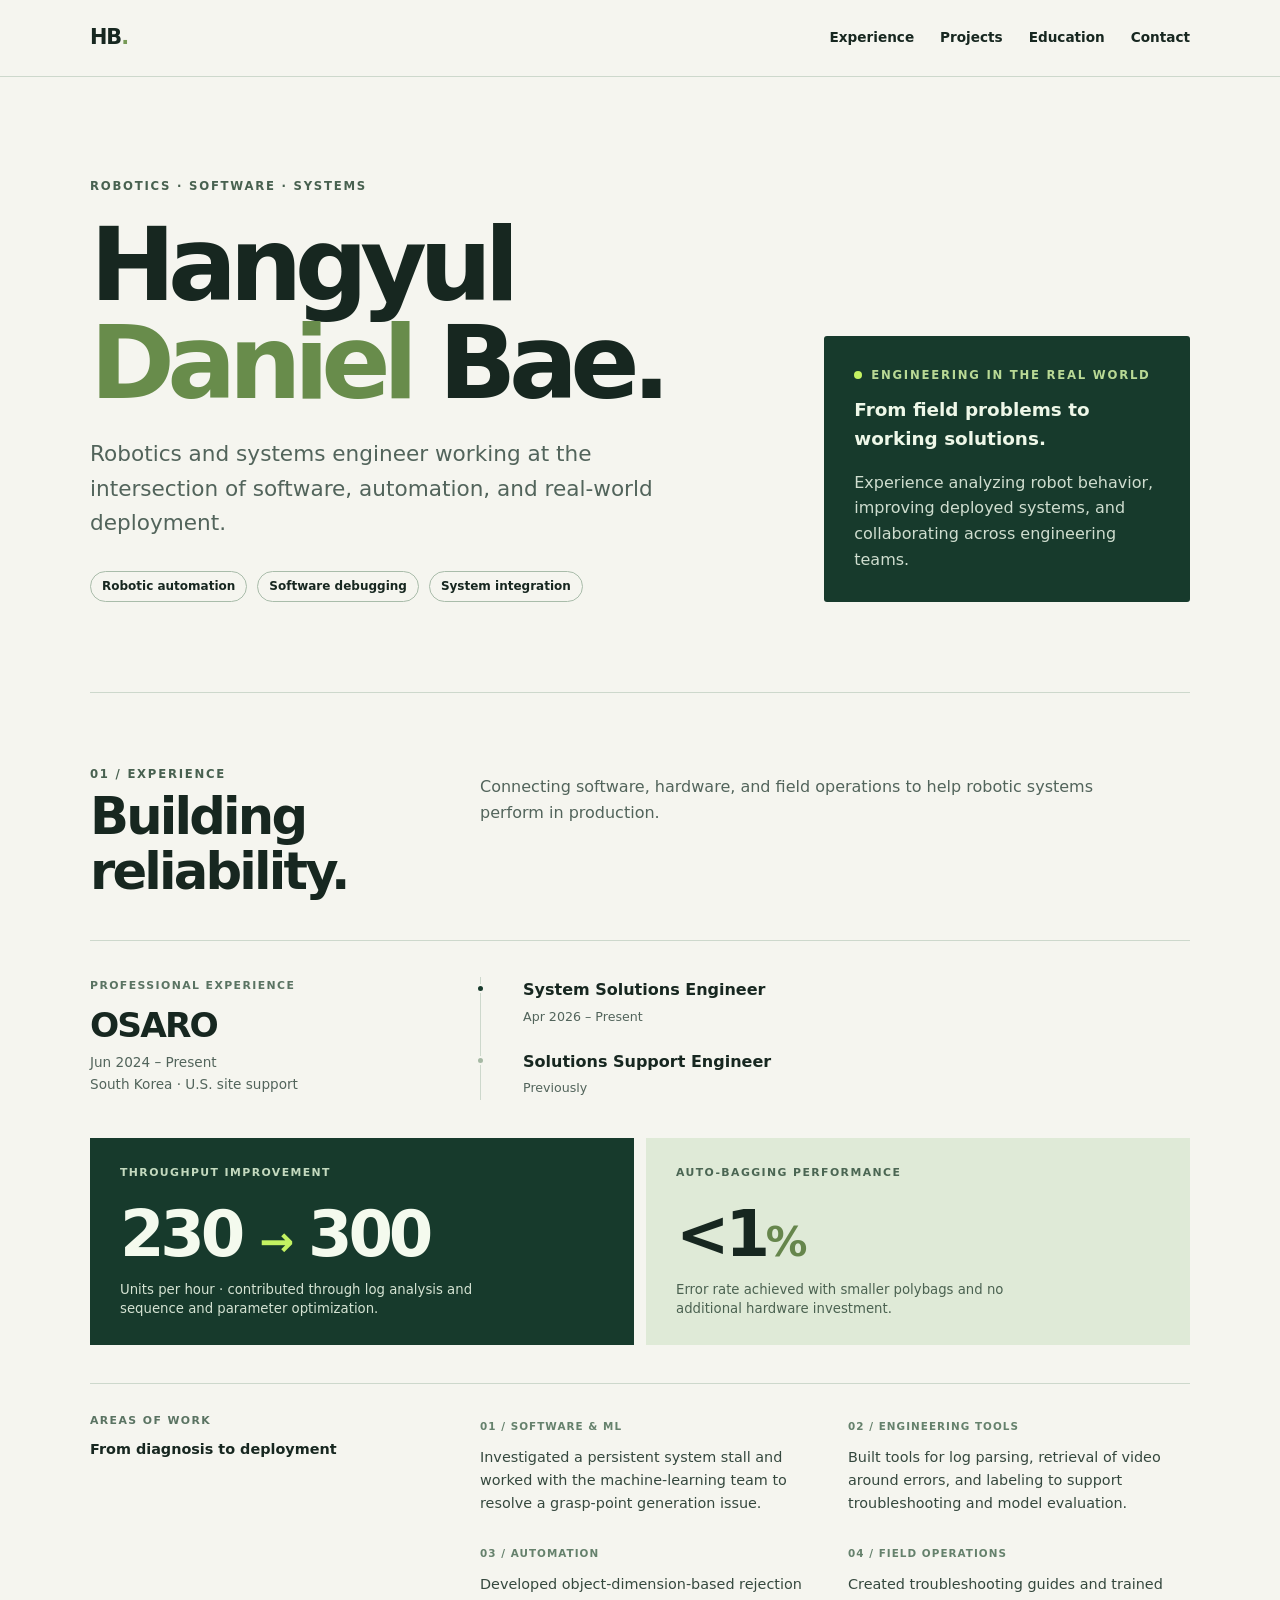
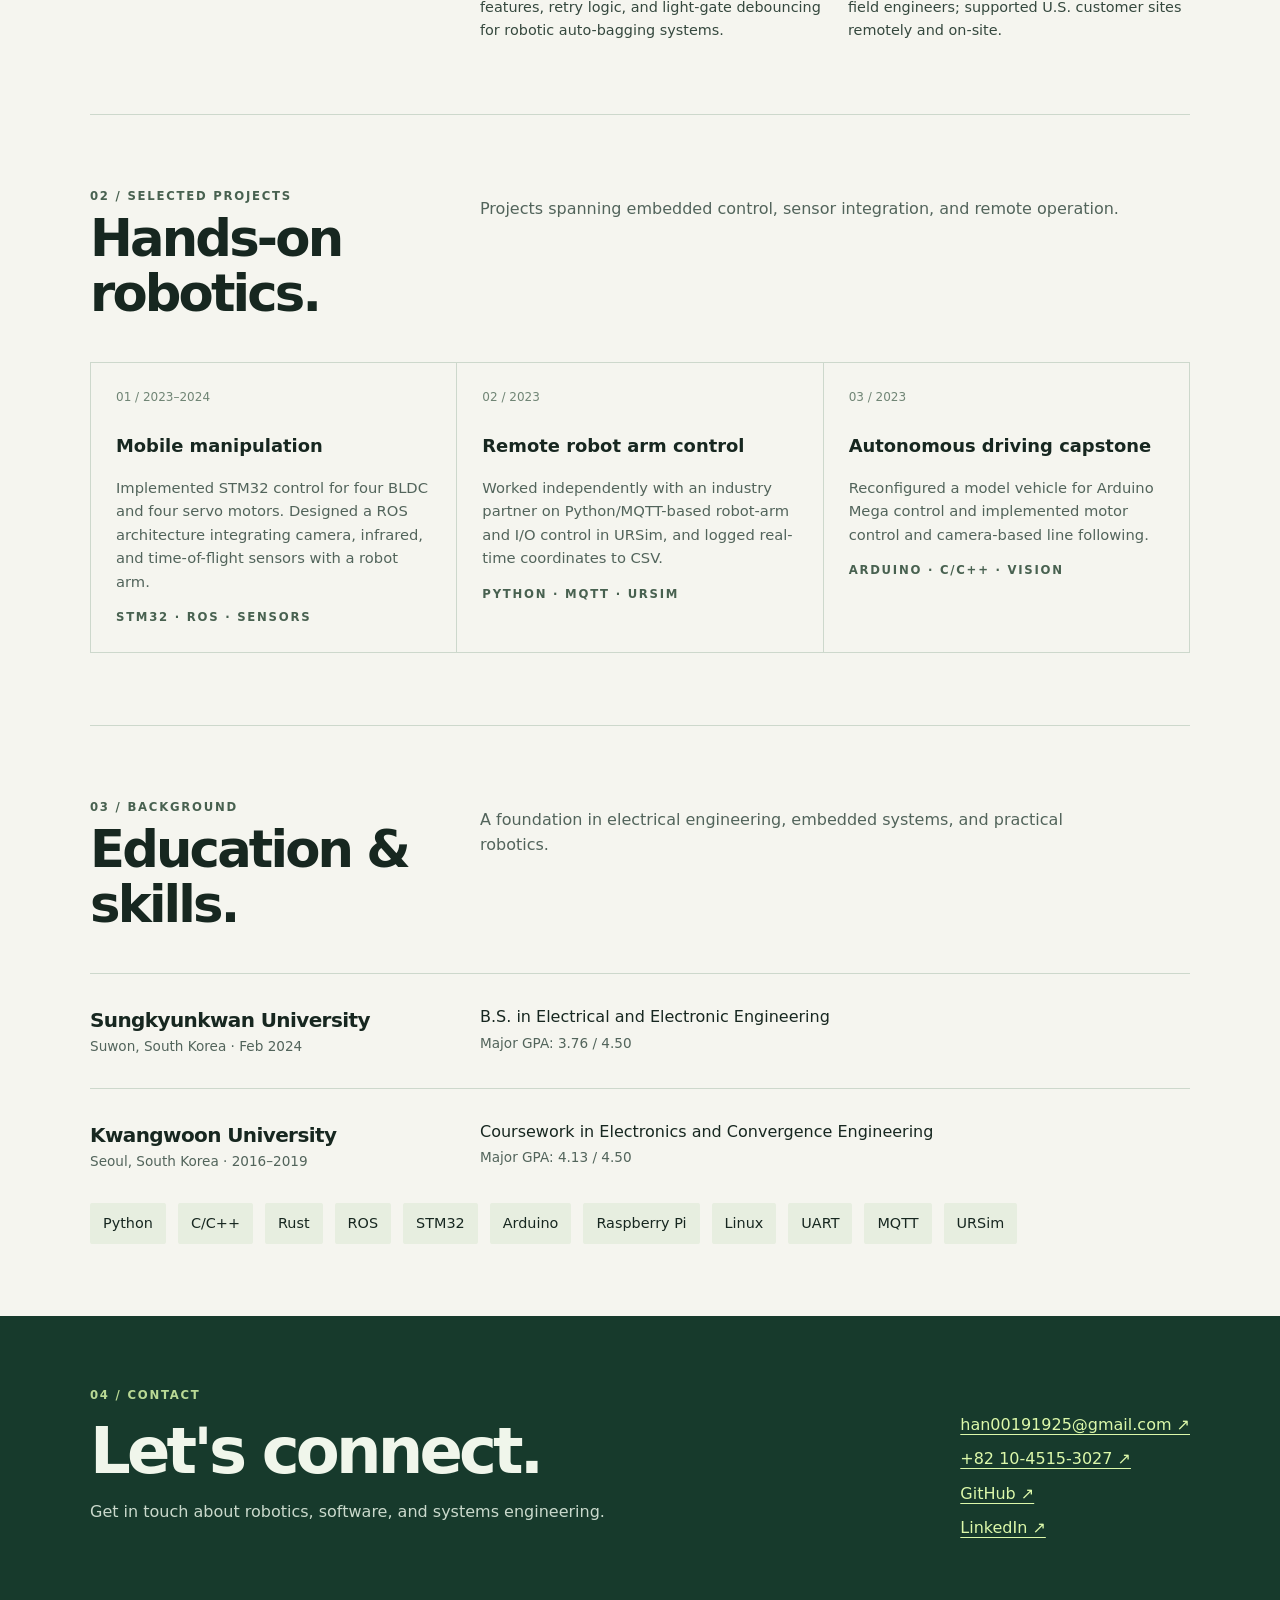
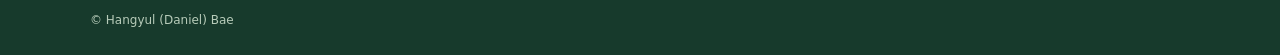
==== index.html @ f6e69c33 "Highlight professional experience and impact" ====
<!doctype html>
<html lang="en">
<head>
<meta charset="utf-8"><meta name="viewport" content="width=device-width, initial-scale=1"><meta name="description" content="Hangyul Bae — robotics and systems engineer working across software, robotic automation, and deployment."><title>Hangyul Bae | Robotics & Systems Engineer</title>
<style>
:root{--ink:#172720;--muted:#52645b;--paper:#f5f5ef;--line:#cdd8cc;--accent:#c4f262;--deep:#173a2c}*{box-sizing:border-box}html{scroll-behavior:smooth}body{margin:0;background:var(--paper);color:var(--ink);font-family:Inter,ui-sans-serif,system-ui,-apple-system,BlinkMacSystemFont,"Segoe UI",sans-serif;line-height:1.6}a{color:inherit;text-underline-offset:4px}a:focus-visible{outline:3px solid #608a28;outline-offset:4px}.wrap{width:min(1100px,calc(100% - 48px));margin:auto}header{border-bottom:1px solid var(--line)}nav{min-height:76px;display:flex;align-items:center;justify-content:space-between;gap:24px}.brand{font-weight:800;letter-spacing:-.05em;text-decoration:none;font-size:1.3rem}.navlinks{display:flex;gap:26px;font-size:.85rem;font-weight:650}.navlinks a{text-decoration:none}.hero{padding:100px 0 90px;display:grid;grid-template-columns:1.3fr .7fr;gap:55px;align-items:end}.eyebrow{text-transform:uppercase;letter-spacing:.15em;font-size:.73rem;font-weight:800;color:#486150}.hero h1{font-size:clamp(3.5rem,8vw,7.1rem);line-height:.96;letter-spacing:-.075em;margin:20px 0 25px}.hero h1 span{color:#688c4b}.intro{max-width:620px;font-size:clamp(1.1rem,2vw,1.35rem);color:var(--muted)}.hero-card{background:var(--deep);color:#eef7e8;padding:30px;border-radius:3px}.hero-card strong{display:block;font-size:1.15rem;margin:10px 0}.hero-card p{color:#cfddcf;margin-bottom:0}.dot{display:inline-block;width:8px;height:8px;border-radius:50%;background:var(--accent);margin-right:9px}.tags{display:flex;gap:10px;flex-wrap:wrap;margin-top:30px}.tags span{border:1px solid #a9bcaa;padding:5px 11px;border-radius:30px;font-size:.75rem;font-weight:650}.section{border-top:1px solid var(--line);padding:72px 0}.sectionhead{display:grid;grid-template-columns:1fr 2fr;gap:35px;margin-bottom:36px}.sectionhead h2{font-size:clamp(2rem,4vw,3.3rem);letter-spacing:-.055em;line-height:1.08;margin:5px 0}.sectionhead p{color:var(--muted);max-width:650px;margin:9px 0}.entry{display:grid;grid-template-columns:1fr 2fr;gap:35px;padding:30px 0;border-top:1px solid var(--line)}.entry h3{margin:0;font-size:1.25rem;letter-spacing:-.03em}.entry .meta{font-size:.85rem;color:var(--muted)}.entry h4{margin:0 0 10px;font-size:1rem}.entry ul{margin:0;padding-left:19px}.entry li{padding:0 0 11px;color:#35483e}.projects{display:grid;grid-template-columns:repeat(3,1fr);gap:1px;background:var(--line);border:1px solid var(--line)}.project{background:var(--paper);padding:25px}.project .num{color:#708575;font-size:.75rem}.project h3{margin:25px 0 10px;font-size:1.12rem}.project p{color:var(--muted);font-size:.92rem}.skills{display:flex;gap:12px;flex-wrap:wrap}.skills span{background:#e7eee0;border-radius:2px;padding:9px 13px;font-size:.9rem}.contact{background:var(--deep);color:#f0f6eb;padding:70px 0}.contact .wrap{display:flex;justify-content:space-between;gap:30px;align-items:end}.contact h2{font-size:clamp(2.4rem,5vw,4.5rem);line-height:1;letter-spacing:-.06em;margin:15px 0}.contact p{color:#cad9cc}.contact-links{display:flex;flex-direction:column;gap:9px;font-size:1rem}.contact a{color:#dcf8aa}footer{background:var(--deep);color:#b7cbb9;padding:0 0 25px;font-size:.75rem}@media(max-width:720px){.wrap{width:min(100% - 32px,1100px)}nav{align-items:flex-start;padding:20px 0}.navlinks{gap:12px;flex-wrap:wrap;justify-content:flex-end;font-size:.75rem}.hero{grid-template-columns:1fr;padding:70px 0;gap:25px}.section{padding:55px 0}.sectionhead,.entry{grid-template-columns:1fr;gap:14px}.projects{grid-template-columns:1fr}.contact .wrap{display:block}.contact-links{margin-top:30px}}

/* Experience: highlight verified outcomes and make the work easier to scan. */
.experience-feature{border-top:1px solid var(--line);padding-top:36px}.experience-top{display:grid;grid-template-columns:1fr 2fr;gap:35px;align-items:start}.experience-label,.impact-label{display:block;color:#5a7362;text-transform:uppercase;letter-spacing:.13em;font-size:.68rem;font-weight:800}.experience-top h3{font-size:2.15rem;letter-spacing:-.055em;line-height:1;margin:13px 0 10px}.experience-top p{font-size:.85rem;color:var(--muted);margin:0}.experience-roles{border-left:1px solid var(--line);padding-left:24px}.experience-roles>div{position:relative;padding:0 0 20px 18px}.experience-roles>div:last-child{padding-bottom:0}.experience-roles strong{display:block;font-size:1rem}.experience-roles small{color:var(--muted);font-size:.79rem}.role-dot{position:absolute;left:-29px;top:7px;width:9px;height:9px;background:var(--deep);border:2px solid var(--paper);border-radius:50%}.role-dot.previous{background:#a6b9a4}.impact-grid{display:grid;grid-template-columns:1fr 1fr;gap:12px;margin:38px 0}.impact-card{background:var(--deep);color:#f4faee;padding:26px 30px;min-height:188px;display:flex;flex-direction:column;align-items:flex-start}.impact-card:nth-child(2){background:#dfead7;color:var(--ink)}.impact-card .impact-label{color:#c3d9be}.impact-card:nth-child(2) .impact-label{color:#4b6653}.impact-card strong{font-size:clamp(2.5rem,5vw,4rem);letter-spacing:-.065em;line-height:1.1;margin:18px 0 10px}.impact-card strong span{font-size:.65em;color:#c4f262}.impact-card:nth-child(2) strong span{color:#66864c}.impact-card p{font-size:.83rem;line-height:1.5;margin:auto 0 0;max-width:390px;color:#d5e3d3}.impact-card:nth-child(2) p{color:#4b6251}.experience-work{display:grid;grid-template-columns:1fr 2fr;gap:35px;border-top:1px solid var(--line);padding-top:28px}.work-heading p{font-size:.9rem;font-weight:700;margin:8px 0}.work-grid{display:grid;grid-template-columns:1fr 1fr;column-gap:26px;row-gap:24px}.work-item span{font-size:.65rem;letter-spacing:.1em;font-weight:800;color:#65816c}.work-item p{font-size:.9rem;color:#35483e;line-height:1.6;margin:8px 0 0}@media(max-width:720px){.experience-top,.experience-work{grid-template-columns:1fr;gap:24px}.experience-roles{margin-left:4px}.impact-grid{grid-template-columns:1fr;margin:30px 0}.impact-card{min-height:165px;padding:24px}.work-grid{grid-template-columns:1fr;gap:20px}}
</style></head>
<body><header><nav class="wrap" aria-label="Main navigation"><a class="brand" href="#top">HB<span style="color:#779a56">.</span></a><div class="navlinks"><a href="#experience">Experience</a><a href="#projects">Projects</a><a href="#education">Education</a><a href="#contact">Contact</a></div></nav></header>
<main id="top"><section class="hero wrap"><div><div class="eyebrow">Robotics · Software · Systems</div><h1>Hangyul<br><span>Daniel</span> Bae.</h1><p class="intro">Robotics and systems engineer working at the intersection of software, automation, and real-world deployment.</p><div class="tags"><span>Robotic automation</span><span>Software debugging</span><span>System integration</span></div></div><aside class="hero-card"><div class="eyebrow" style="color:#b9d995"><span class="dot"></span>Engineering in the real world</div><strong>From field problems to working solutions.</strong><p>Experience analyzing robot behavior, improving deployed systems, and collaborating across engineering teams.</p></aside></section>
<section class="section wrap" id="experience"><div class="sectionhead"><div><div class="eyebrow">01 / Experience</div><h2>Building reliability.</h2></div><p>Connecting software, hardware, and field operations to help robotic systems perform in production.</p></div><article class="experience-feature"><div class="experience-top"><div><div class="experience-label">Professional experience</div><h3>OSARO</h3><p>Jun 2024 – Present<br>South Korea · U.S. site support</p></div><div class="experience-roles"><div><span class="role-dot"></span><strong>System Solutions Engineer</strong><small>Apr 2026 – Present</small></div><div><span class="role-dot previous"></span><strong>Solutions Support Engineer</strong><small>Previously</small></div></div></div><div class="impact-grid"><div class="impact-card"><span class="impact-label">Throughput improvement</span><strong>230 <span>→</span> 300</strong><p>Units per hour · contributed through log analysis and sequence and parameter optimization.</p></div><div class="impact-card"><span class="impact-label">Auto-bagging performance</span><strong>&lt;1<span>%</span></strong><p>Error rate achieved with smaller polybags and no additional hardware investment.</p></div></div><div class="experience-work"><div class="work-heading"><span class="experience-label">Areas of work</span><p>From diagnosis to deployment</p></div><div class="work-grid"><div class="work-item"><span>01 / SOFTWARE &amp; ML</span><p>Investigated a persistent system stall and worked with the machine-learning team to resolve a grasp-point generation issue.</p></div><div class="work-item"><span>02 / ENGINEERING TOOLS</span><p>Built tools for log parsing, retrieval of video around errors, and labeling to support troubleshooting and model evaluation.</p></div><div class="work-item"><span>03 / AUTOMATION</span><p>Developed object-dimension-based rejection features, retry logic, and light-gate debouncing for robotic auto-bagging systems.</p></div><div class="work-item"><span>04 / FIELD OPERATIONS</span><p>Created troubleshooting guides and trained field engineers; supported U.S. customer sites remotely and on-site.</p></div></div></div></article></section>
<section class="section wrap" id="projects"><div class="sectionhead"><div><div class="eyebrow">02 / Selected projects</div><h2>Hands-on robotics.</h2></div><p>Projects spanning embedded control, sensor integration, and remote operation.</p></div><div class="projects"><article class="project"><div class="num">01 / 2023–2024</div><h3>Mobile manipulation</h3><p>Implemented STM32 control for four BLDC and four servo motors. Designed a ROS architecture integrating camera, infrared, and time-of-flight sensors with a robot arm.</p><div class="eyebrow">STM32 · ROS · Sensors</div></article><article class="project"><div class="num">02 / 2023</div><h3>Remote robot arm control</h3><p>Worked independently with an industry partner on Python/MQTT-based robot-arm and I/O control in URSim, and logged real-time coordinates to CSV.</p><div class="eyebrow">Python · MQTT · URSim</div></article><article class="project"><div class="num">03 / 2023</div><h3>Autonomous driving capstone</h3><p>Reconfigured a model vehicle for Arduino Mega control and implemented motor control and camera-based line following.</p><div class="eyebrow">Arduino · C/C++ · Vision</div></article></div></section>
<section class="section wrap" id="education"><div class="sectionhead"><div><div class="eyebrow">03 / Background</div><h2>Education & skills.</h2></div><p>A foundation in electrical engineering, embedded systems, and practical robotics.</p></div><article class="entry"><div><h3>Sungkyunkwan University</h3><div class="meta">Suwon, South Korea · Feb 2024</div></div><div>B.S. in Electrical and Electronic Engineering<br><span class="meta">Major GPA: 3.76 / 4.50</span></div></article><article class="entry"><div><h3>Kwangwoon University</h3><div class="meta">Seoul, South Korea · 2016–2019</div></div><div>Coursework in Electronics and Convergence Engineering<br><span class="meta">Major GPA: 4.13 / 4.50</span></div></article><div class="skills" aria-label="Technical skills"><span>Python</span><span>C/C++</span><span>Rust</span><span>ROS</span><span>STM32</span><span>Arduino</span><span>Raspberry Pi</span><span>Linux</span><span>UART</span><span>MQTT</span><span>URSim</span></div></section>
<section class="contact" id="contact"><div class="wrap"><div><div class="eyebrow" style="color:#b9d995">04 / Contact</div><h2>Let's connect.</h2><p>Get in touch about robotics, software, and systems engineering.</p></div><div class="contact-links"><a href="mailto:han00191925@gmail.com">han00191925@gmail.com ↗</a><a href="tel:+821045153027">+82 10-4515-3027 ↗</a><a href="https://github.com/Daniel-BHG">GitHub ↗</a><a href="https://www.linkedin.com/in/daniel-bae-68aa1a230/?locale=ko">LinkedIn ↗</a></div></div></section></main><footer><div class="wrap">© Hangyul (Daniel) Bae</div></footer></body></html>
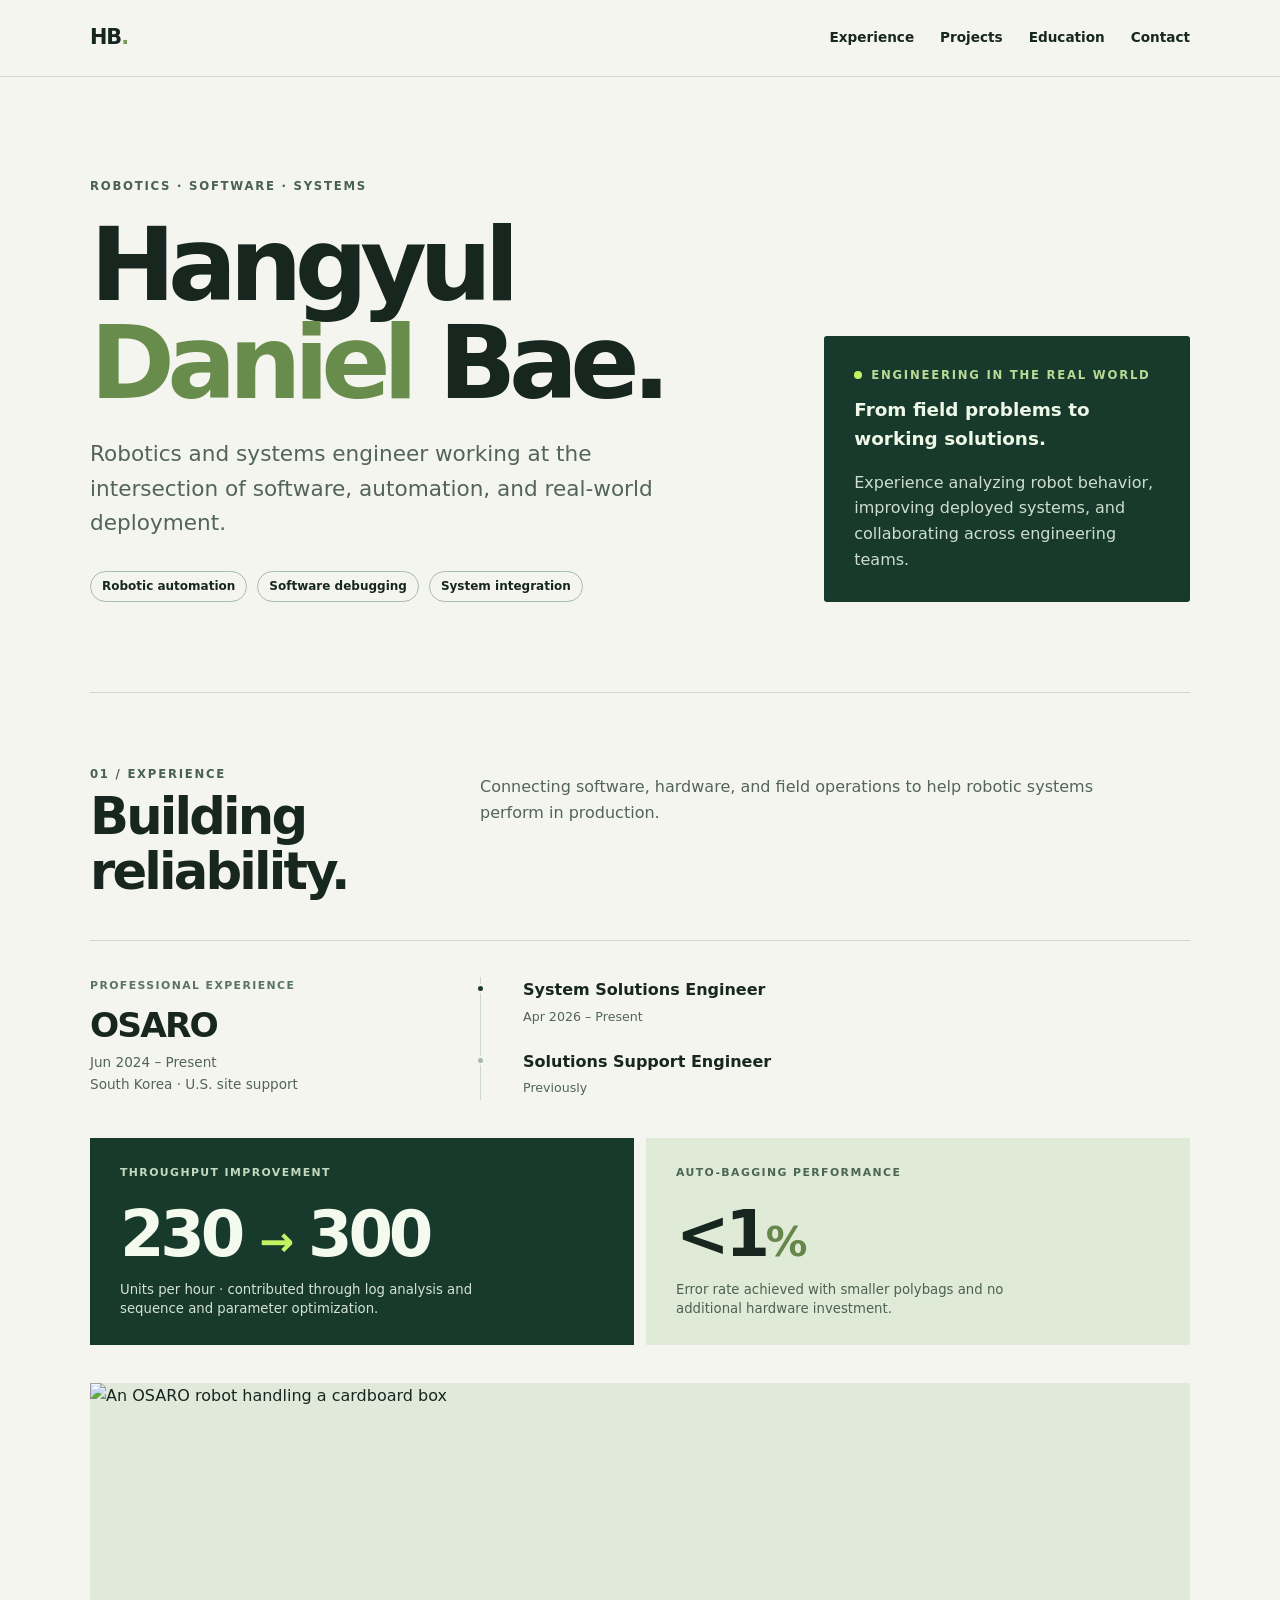
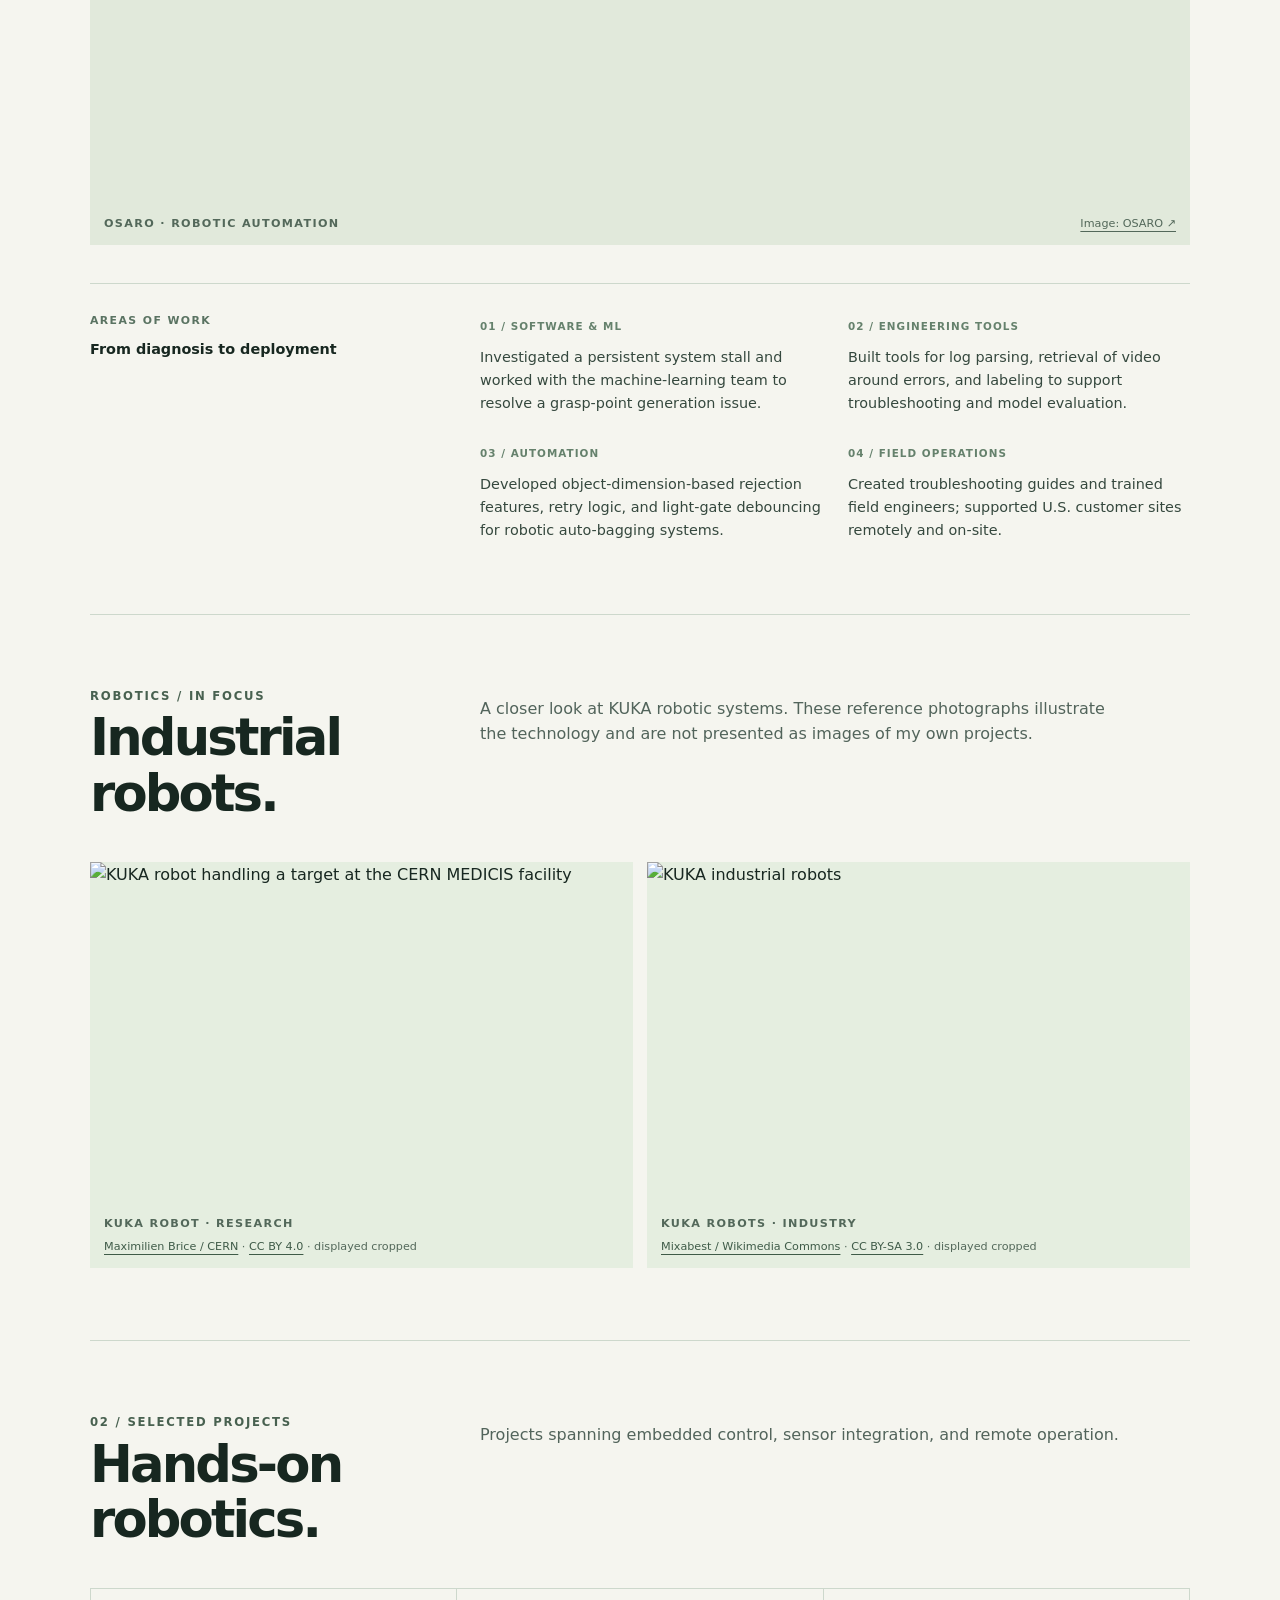
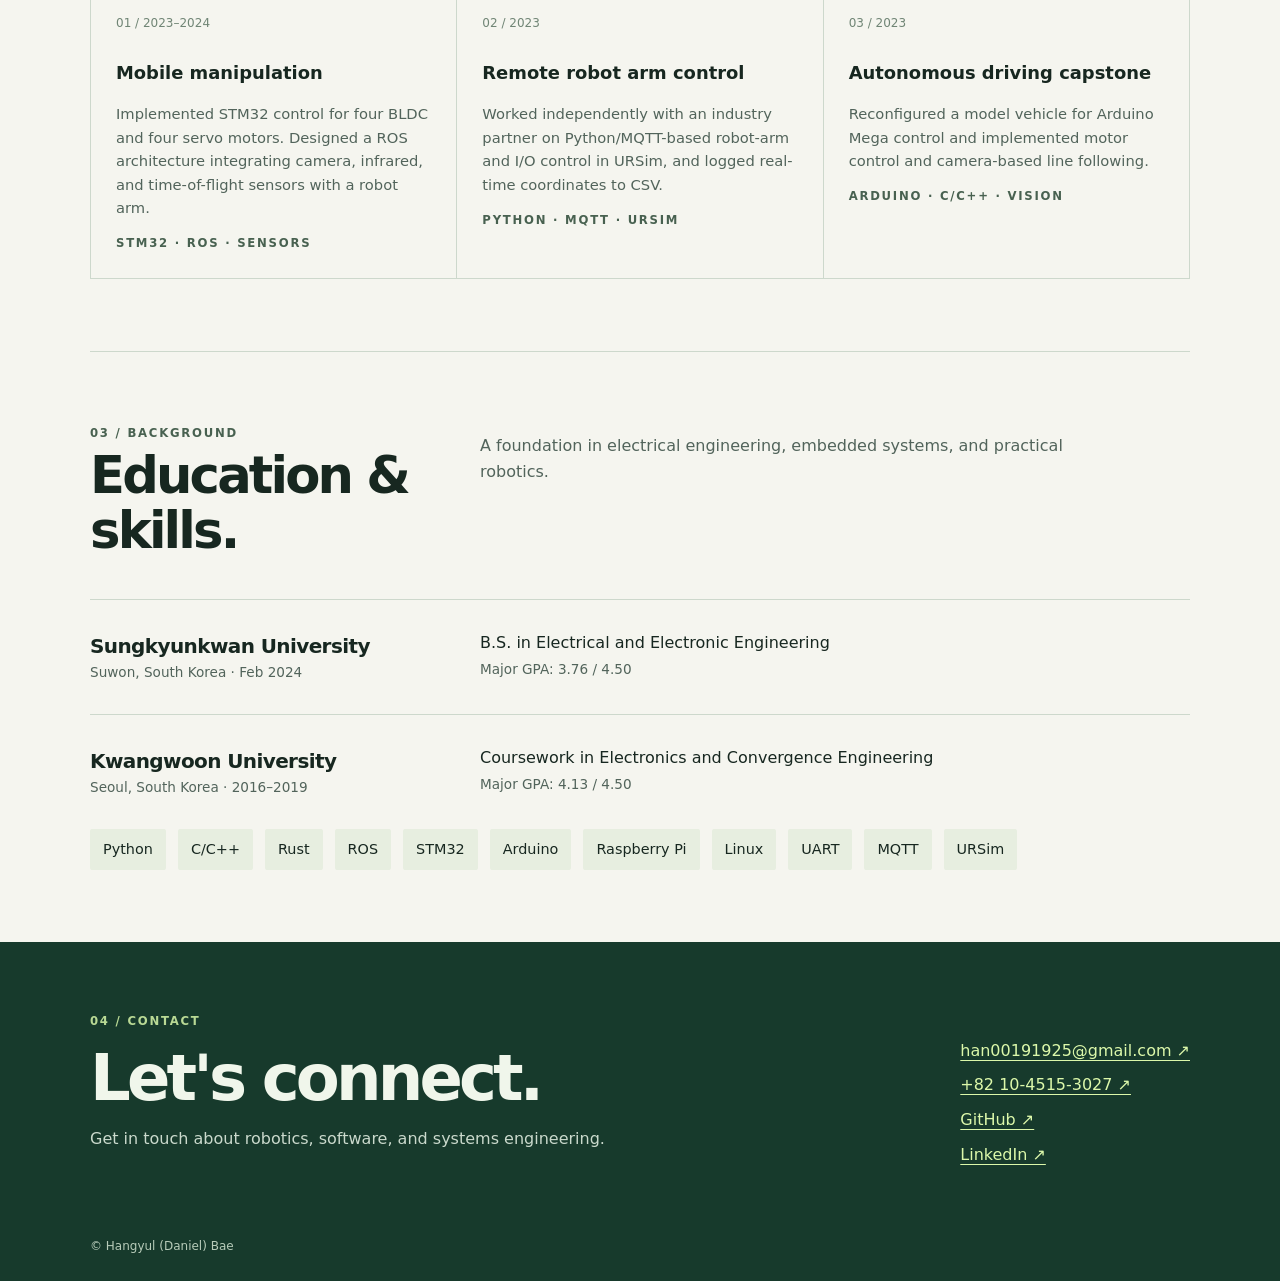
==== commit 316d3179: "Add robotics image gallery" ====
--- a/index.html
+++ b/index.html
@@ -7,10 +7,10 @@
 
 /* Experience: highlight verified outcomes and make the work easier to scan. */
 .experience-feature{border-top:1px solid var(--line);padding-top:36px}.experience-top{display:grid;grid-template-columns:1fr 2fr;gap:35px;align-items:start}.experience-label,.impact-label{display:block;color:#5a7362;text-transform:uppercase;letter-spacing:.13em;font-size:.68rem;font-weight:800}.experience-top h3{font-size:2.15rem;letter-spacing:-.055em;line-height:1;margin:13px 0 10px}.experience-top p{font-size:.85rem;color:var(--muted);margin:0}.experience-roles{border-left:1px solid var(--line);padding-left:24px}.experience-roles>div{position:relative;padding:0 0 20px 18px}.experience-roles>div:last-child{padding-bottom:0}.experience-roles strong{display:block;font-size:1rem}.experience-roles small{color:var(--muted);font-size:.79rem}.role-dot{position:absolute;left:-29px;top:7px;width:9px;height:9px;background:var(--deep);border:2px solid var(--paper);border-radius:50%}.role-dot.previous{background:#a6b9a4}.impact-grid{display:grid;grid-template-columns:1fr 1fr;gap:12px;margin:38px 0}.impact-card{background:var(--deep);color:#f4faee;padding:26px 30px;min-height:188px;display:flex;flex-direction:column;align-items:flex-start}.impact-card:nth-child(2){background:#dfead7;color:var(--ink)}.impact-card .impact-label{color:#c3d9be}.impact-card:nth-child(2) .impact-label{color:#4b6653}.impact-card strong{font-size:clamp(2.5rem,5vw,4rem);letter-spacing:-.065em;line-height:1.1;margin:18px 0 10px}.impact-card strong span{font-size:.65em;color:#c4f262}.impact-card:nth-child(2) strong span{color:#66864c}.impact-card p{font-size:.83rem;line-height:1.5;margin:auto 0 0;max-width:390px;color:#d5e3d3}.impact-card:nth-child(2) p{color:#4b6251}.experience-work{display:grid;grid-template-columns:1fr 2fr;gap:35px;border-top:1px solid var(--line);padding-top:28px}.work-heading p{font-size:.9rem;font-weight:700;margin:8px 0}.work-grid{display:grid;grid-template-columns:1fr 1fr;column-gap:26px;row-gap:24px}.work-item span{font-size:.65rem;letter-spacing:.1em;font-weight:800;color:#65816c}.work-item p{font-size:.9rem;color:#35483e;line-height:1.6;margin:8px 0 0}@media(max-width:720px){.experience-top,.experience-work{grid-template-columns:1fr;gap:24px}.experience-roles{margin-left:4px}.impact-grid{grid-template-columns:1fr;margin:30px 0}.impact-card{min-height:165px;padding:24px}.work-grid{grid-template-columns:1fr;gap:20px}}
-</style></head>
+.osaro-photo{margin:0 0 38px;background:#e1e9db}.osaro-photo img{display:block;width:100%;height:clamp(240px,33vw,420px);object-fit:cover}.osaro-photo figcaption,.robot-gallery figcaption{display:flex;align-items:baseline;justify-content:space-between;gap:12px;flex-wrap:wrap;padding:12px 14px;color:#53685a;font-size:.7rem}.osaro-photo figcaption span,.robot-gallery figcaption span{letter-spacing:.12em;font-weight:800}.robot-gallery-grid{display:grid;grid-template-columns:1fr 1fr;gap:14px}.robot-gallery figure{margin:0;background:#e5eee0}.robot-gallery img{display:block;width:100%;height:clamp(240px,28vw,340px);object-fit:cover}.robot-gallery figcaption{display:block;line-height:1.7}.robot-gallery figcaption span{display:block;margin-bottom:4px}.robot-gallery a{color:#3f5b48}@media(max-width:720px){.robot-gallery-grid{grid-template-columns:1fr}.osaro-photo img,.robot-gallery img{height:240px}}</style></head>
 <body><header><nav class="wrap" aria-label="Main navigation"><a class="brand" href="#top">HB<span style="color:#779a56">.</span></a><div class="navlinks"><a href="#experience">Experience</a><a href="#projects">Projects</a><a href="#education">Education</a><a href="#contact">Contact</a></div></nav></header>
 <main id="top"><section class="hero wrap"><div><div class="eyebrow">Robotics · Software · Systems</div><h1>Hangyul<br><span>Daniel</span> Bae.</h1><p class="intro">Robotics and systems engineer working at the intersection of software, automation, and real-world deployment.</p><div class="tags"><span>Robotic automation</span><span>Software debugging</span><span>System integration</span></div></div><aside class="hero-card"><div class="eyebrow" style="color:#b9d995"><span class="dot"></span>Engineering in the real world</div><strong>From field problems to working solutions.</strong><p>Experience analyzing robot behavior, improving deployed systems, and collaborating across engineering teams.</p></aside></section>
-<section class="section wrap" id="experience"><div class="sectionhead"><div><div class="eyebrow">01 / Experience</div><h2>Building reliability.</h2></div><p>Connecting software, hardware, and field operations to help robotic systems perform in production.</p></div><article class="experience-feature"><div class="experience-top"><div><div class="experience-label">Professional experience</div><h3>OSARO</h3><p>Jun 2024 – Present<br>South Korea · U.S. site support</p></div><div class="experience-roles"><div><span class="role-dot"></span><strong>System Solutions Engineer</strong><small>Apr 2026 – Present</small></div><div><span class="role-dot previous"></span><strong>Solutions Support Engineer</strong><small>Previously</small></div></div></div><div class="impact-grid"><div class="impact-card"><span class="impact-label">Throughput improvement</span><strong>230 <span>→</span> 300</strong><p>Units per hour · contributed through log analysis and sequence and parameter optimization.</p></div><div class="impact-card"><span class="impact-label">Auto-bagging performance</span><strong>&lt;1<span>%</span></strong><p>Error rate achieved with smaller polybags and no additional hardware investment.</p></div></div><div class="experience-work"><div class="work-heading"><span class="experience-label">Areas of work</span><p>From diagnosis to deployment</p></div><div class="work-grid"><div class="work-item"><span>01 / SOFTWARE &amp; ML</span><p>Investigated a persistent system stall and worked with the machine-learning team to resolve a grasp-point generation issue.</p></div><div class="work-item"><span>02 / ENGINEERING TOOLS</span><p>Built tools for log parsing, retrieval of video around errors, and labeling to support troubleshooting and model evaluation.</p></div><div class="work-item"><span>03 / AUTOMATION</span><p>Developed object-dimension-based rejection features, retry logic, and light-gate debouncing for robotic auto-bagging systems.</p></div><div class="work-item"><span>04 / FIELD OPERATIONS</span><p>Created troubleshooting guides and trained field engineers; supported U.S. customer sites remotely and on-site.</p></div></div></div></article></section>
-<section class="section wrap" id="projects"><div class="sectionhead"><div><div class="eyebrow">02 / Selected projects</div><h2>Hands-on robotics.</h2></div><p>Projects spanning embedded control, sensor integration, and remote operation.</p></div><div class="projects"><article class="project"><div class="num">01 / 2023–2024</div><h3>Mobile manipulation</h3><p>Implemented STM32 control for four BLDC and four servo motors. Designed a ROS architecture integrating camera, infrared, and time-of-flight sensors with a robot arm.</p><div class="eyebrow">STM32 · ROS · Sensors</div></article><article class="project"><div class="num">02 / 2023</div><h3>Remote robot arm control</h3><p>Worked independently with an industry partner on Python/MQTT-based robot-arm and I/O control in URSim, and logged real-time coordinates to CSV.</p><div class="eyebrow">Python · MQTT · URSim</div></article><article class="project"><div class="num">03 / 2023</div><h3>Autonomous driving capstone</h3><p>Reconfigured a model vehicle for Arduino Mega control and implemented motor control and camera-based line following.</p><div class="eyebrow">Arduino · C/C++ · Vision</div></article></div></section>
+<section class="section wrap" id="experience"><div class="sectionhead"><div><div class="eyebrow">01 / Experience</div><h2>Building reliability.</h2></div><p>Connecting software, hardware, and field operations to help robotic systems perform in production.</p></div><article class="experience-feature"><div class="experience-top"><div><div class="experience-label">Professional experience</div><h3>OSARO</h3><p>Jun 2024 – Present<br>South Korea · U.S. site support</p></div><div class="experience-roles"><div><span class="role-dot"></span><strong>System Solutions Engineer</strong><small>Apr 2026 – Present</small></div><div><span class="role-dot previous"></span><strong>Solutions Support Engineer</strong><small>Previously</small></div></div></div><div class="impact-grid"><div class="impact-card"><span class="impact-label">Throughput improvement</span><strong>230 <span>→</span> 300</strong><p>Units per hour · contributed through log analysis and sequence and parameter optimization.</p></div><div class="impact-card"><span class="impact-label">Auto-bagging performance</span><strong>&lt;1<span>%</span></strong><p>Error rate achieved with smaller polybags and no additional hardware investment.</p></div></div><figure class="osaro-photo"><img src="https://cdn.prod.website-files.com/68701c86565deda53fa2f1b0/68a60ff639a872ddc8e6db9e_OSARO%20-%20Website%20-%20Photos_Home%201.avif" alt="An OSARO robot handling a cardboard box" loading="lazy"><figcaption><span>OSARO · ROBOTIC AUTOMATION</span><a href="https://www.osaro.com/" target="_blank" rel="noopener noreferrer">Image: OSARO ↗</a></figcaption></figure><div class="experience-work"><div class="work-heading"><span class="experience-label">Areas of work</span><p>From diagnosis to deployment</p></div><div class="work-grid"><div class="work-item"><span>01 / SOFTWARE &amp; ML</span><p>Investigated a persistent system stall and worked with the machine-learning team to resolve a grasp-point generation issue.</p></div><div class="work-item"><span>02 / ENGINEERING TOOLS</span><p>Built tools for log parsing, retrieval of video around errors, and labeling to support troubleshooting and model evaluation.</p></div><div class="work-item"><span>03 / AUTOMATION</span><p>Developed object-dimension-based rejection features, retry logic, and light-gate debouncing for robotic auto-bagging systems.</p></div><div class="work-item"><span>04 / FIELD OPERATIONS</span><p>Created troubleshooting guides and trained field engineers; supported U.S. customer sites remotely and on-site.</p></div></div></div></article></section>
+<section class="section wrap robot-gallery" aria-labelledby="robot-gallery-title"><div class="sectionhead"><div><div class="eyebrow">Robotics / In focus</div><h2 id="robot-gallery-title">Industrial robots.</h2></div><p>A closer look at KUKA robotic systems. These reference photographs illustrate the technology and are not presented as images of my own projects.</p></div><div class="robot-gallery-grid"><figure><img src="https://upload.wikimedia.org/wikipedia/commons/6/6c/KUKA_Robot_and_Target.jpg" alt="KUKA robot handling a target at the CERN MEDICIS facility" loading="lazy"><figcaption><span>KUKA ROBOT · RESEARCH</span><a href="https://commons.wikimedia.org/wiki/File:KUKA_Robot_and_Target.jpg">Maximilien Brice / CERN</a> · <a href="https://creativecommons.org/licenses/by/4.0/">CC BY 4.0</a> · displayed cropped</figcaption></figure><figure><img src="https://upload.wikimedia.org/wikipedia/commons/5/5e/KUKA_Industrial_Robots_IR.jpg" alt="KUKA industrial robots" loading="lazy"><figcaption><span>KUKA ROBOTS · INDUSTRY</span><a href="https://commons.wikimedia.org/wiki/File:KUKA_Industrial_Robots_IR.jpg">Mixabest / Wikimedia Commons</a> · <a href="https://creativecommons.org/licenses/by-sa/3.0/">CC BY-SA 3.0</a> · displayed cropped</figcaption></figure></div></section><section class="section wrap" id="projects"><div class="sectionhead"><div><div class="eyebrow">02 / Selected projects</div><h2>Hands-on robotics.</h2></div><p>Projects spanning embedded control, sensor integration, and remote operation.</p></div><div class="projects"><article class="project"><div class="num">01 / 2023–2024</div><h3>Mobile manipulation</h3><p>Implemented STM32 control for four BLDC and four servo motors. Designed a ROS architecture integrating camera, infrared, and time-of-flight sensors with a robot arm.</p><div class="eyebrow">STM32 · ROS · Sensors</div></article><article class="project"><div class="num">02 / 2023</div><h3>Remote robot arm control</h3><p>Worked independently with an industry partner on Python/MQTT-based robot-arm and I/O control in URSim, and logged real-time coordinates to CSV.</p><div class="eyebrow">Python · MQTT · URSim</div></article><article class="project"><div class="num">03 / 2023</div><h3>Autonomous driving capstone</h3><p>Reconfigured a model vehicle for Arduino Mega control and implemented motor control and camera-based line following.</p><div class="eyebrow">Arduino · C/C++ · Vision</div></article></div></section>
 <section class="section wrap" id="education"><div class="sectionhead"><div><div class="eyebrow">03 / Background</div><h2>Education & skills.</h2></div><p>A foundation in electrical engineering, embedded systems, and practical robotics.</p></div><article class="entry"><div><h3>Sungkyunkwan University</h3><div class="meta">Suwon, South Korea · Feb 2024</div></div><div>B.S. in Electrical and Electronic Engineering<br><span class="meta">Major GPA: 3.76 / 4.50</span></div></article><article class="entry"><div><h3>Kwangwoon University</h3><div class="meta">Seoul, South Korea · 2016–2019</div></div><div>Coursework in Electronics and Convergence Engineering<br><span class="meta">Major GPA: 4.13 / 4.50</span></div></article><div class="skills" aria-label="Technical skills"><span>Python</span><span>C/C++</span><span>Rust</span><span>ROS</span><span>STM32</span><span>Arduino</span><span>Raspberry Pi</span><span>Linux</span><span>UART</span><span>MQTT</span><span>URSim</span></div></section>
 <section class="contact" id="contact"><div class="wrap"><div><div class="eyebrow" style="color:#b9d995">04 / Contact</div><h2>Let's connect.</h2><p>Get in touch about robotics, software, and systems engineering.</p></div><div class="contact-links"><a href="mailto:han00191925@gmail.com">han00191925@gmail.com ↗</a><a href="tel:+821045153027">+82 10-4515-3027 ↗</a><a href="https://github.com/Daniel-BHG">GitHub ↗</a><a href="https://www.linkedin.com/in/daniel-bae-68aa1a230/?locale=ko">LinkedIn ↗</a></div></div></section></main><footer><div class="wrap">© Hangyul (Daniel) Bae</div></footer></body></html>
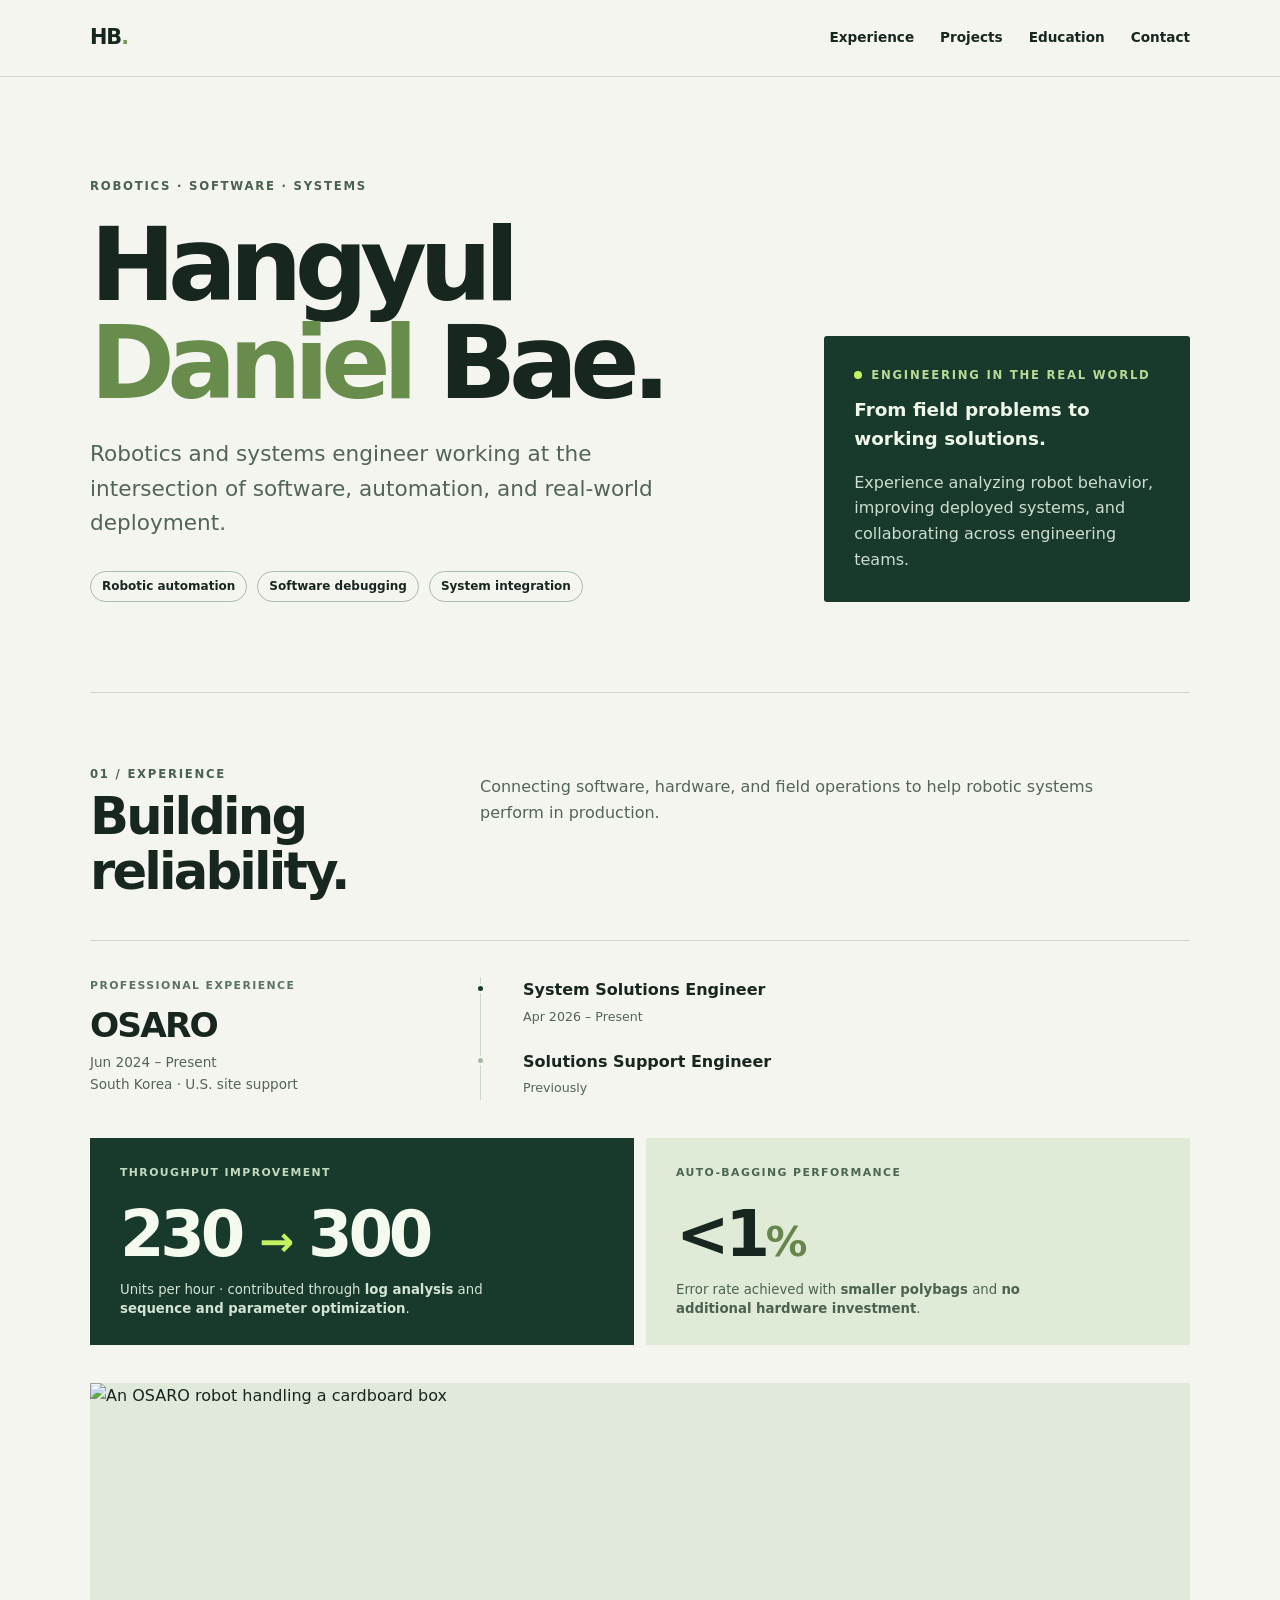
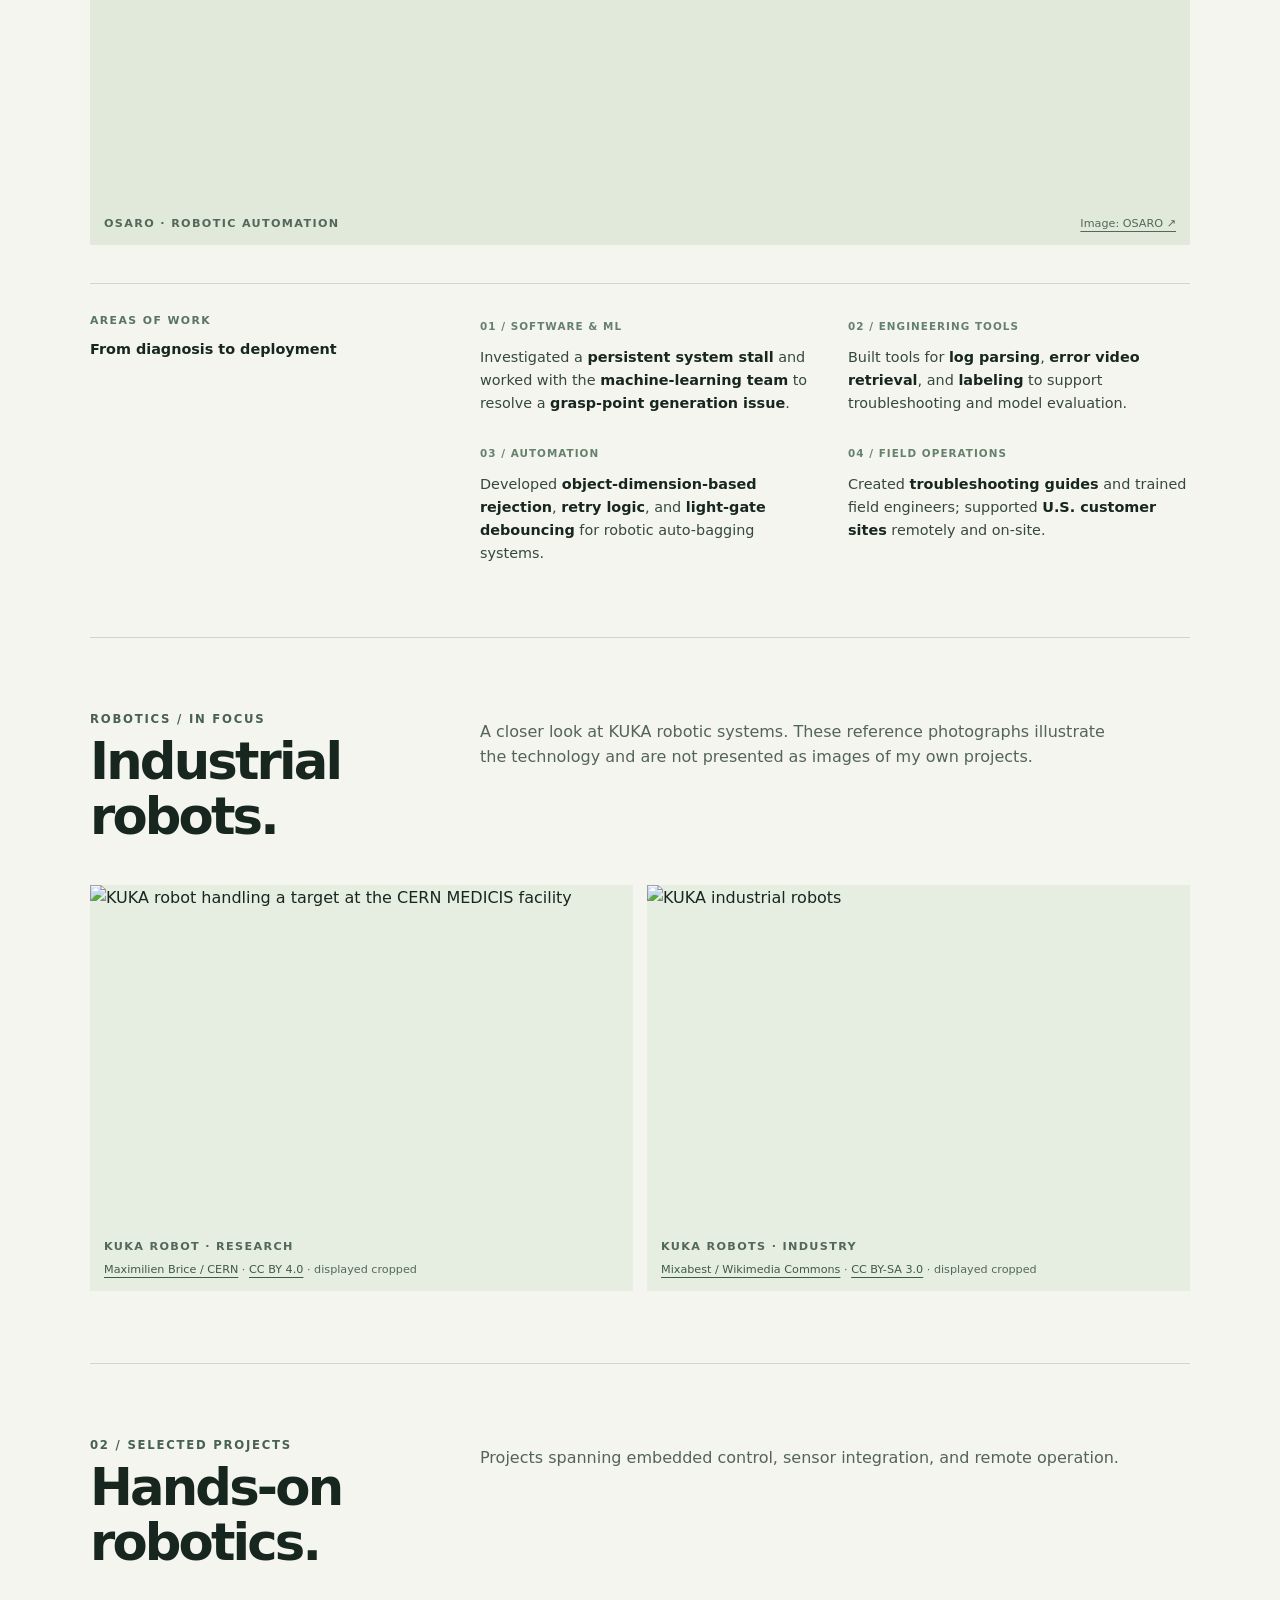
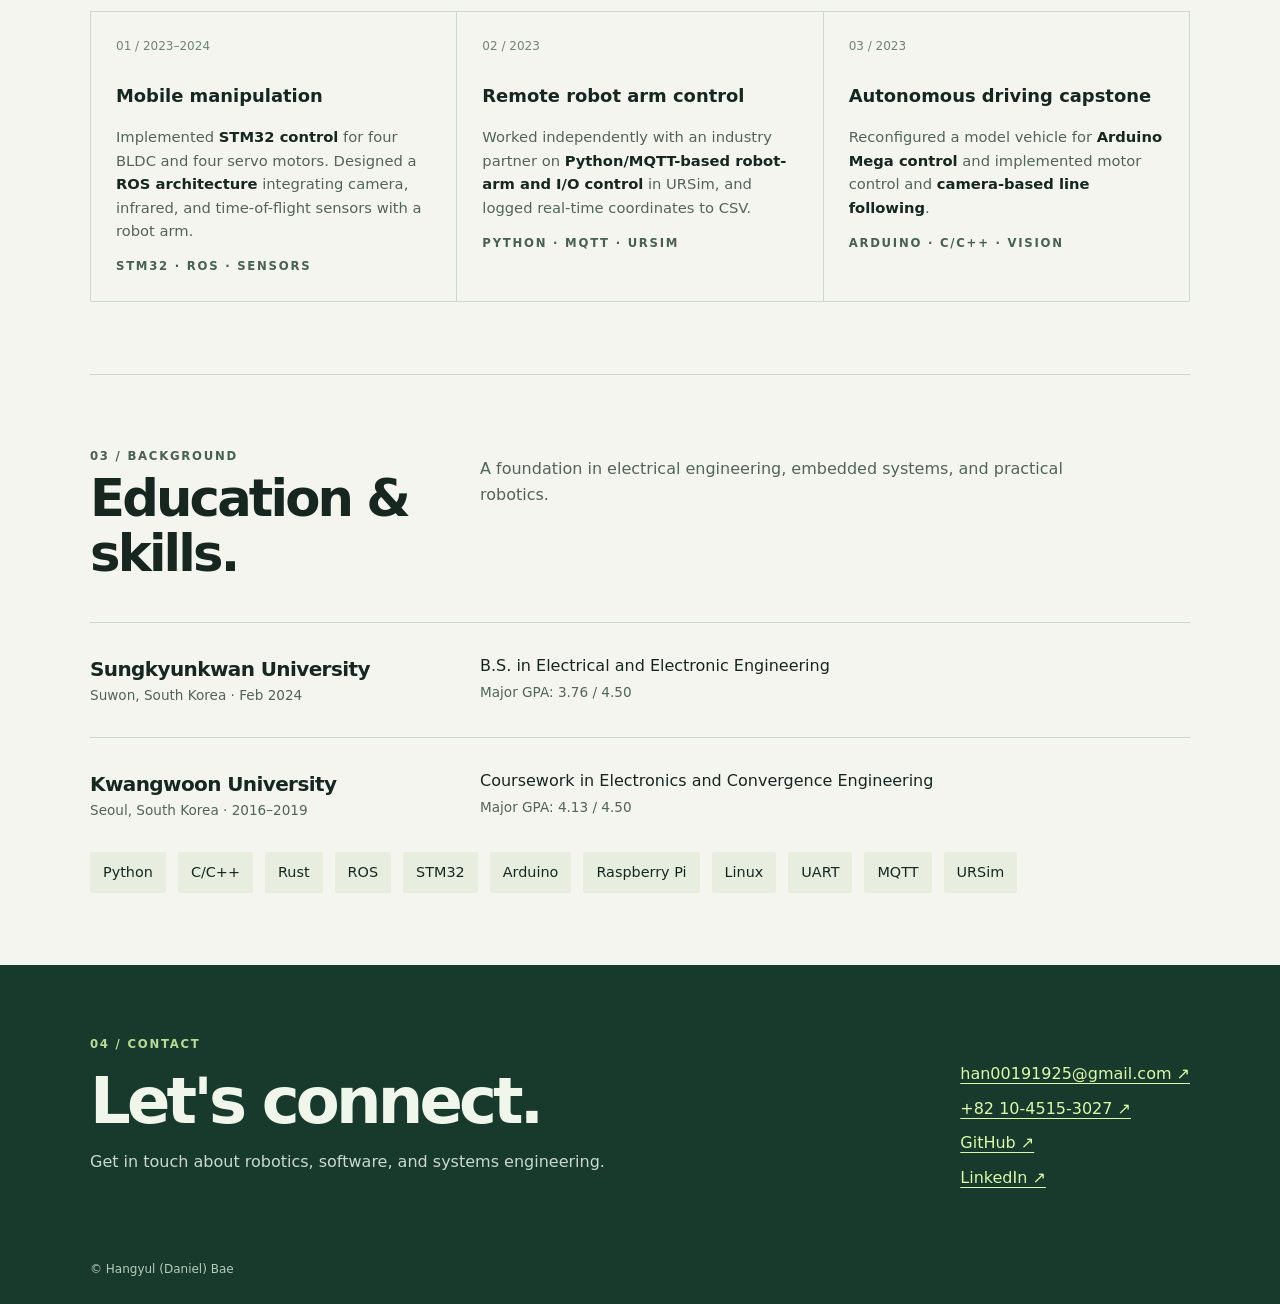
==== commit 77aa1c1c: "Emphasize key experience and project details" ====
--- a/index.html
+++ b/index.html
@@ -7,10 +7,10 @@
 
 /* Experience: highlight verified outcomes and make the work easier to scan. */
 .experience-feature{border-top:1px solid var(--line);padding-top:36px}.experience-top{display:grid;grid-template-columns:1fr 2fr;gap:35px;align-items:start}.experience-label,.impact-label{display:block;color:#5a7362;text-transform:uppercase;letter-spacing:.13em;font-size:.68rem;font-weight:800}.experience-top h3{font-size:2.15rem;letter-spacing:-.055em;line-height:1;margin:13px 0 10px}.experience-top p{font-size:.85rem;color:var(--muted);margin:0}.experience-roles{border-left:1px solid var(--line);padding-left:24px}.experience-roles>div{position:relative;padding:0 0 20px 18px}.experience-roles>div:last-child{padding-bottom:0}.experience-roles strong{display:block;font-size:1rem}.experience-roles small{color:var(--muted);font-size:.79rem}.role-dot{position:absolute;left:-29px;top:7px;width:9px;height:9px;background:var(--deep);border:2px solid var(--paper);border-radius:50%}.role-dot.previous{background:#a6b9a4}.impact-grid{display:grid;grid-template-columns:1fr 1fr;gap:12px;margin:38px 0}.impact-card{background:var(--deep);color:#f4faee;padding:26px 30px;min-height:188px;display:flex;flex-direction:column;align-items:flex-start}.impact-card:nth-child(2){background:#dfead7;color:var(--ink)}.impact-card .impact-label{color:#c3d9be}.impact-card:nth-child(2) .impact-label{color:#4b6653}.impact-card strong{font-size:clamp(2.5rem,5vw,4rem);letter-spacing:-.065em;line-height:1.1;margin:18px 0 10px}.impact-card strong span{font-size:.65em;color:#c4f262}.impact-card:nth-child(2) strong span{color:#66864c}.impact-card p{font-size:.83rem;line-height:1.5;margin:auto 0 0;max-width:390px;color:#d5e3d3}.impact-card:nth-child(2) p{color:#4b6251}.experience-work{display:grid;grid-template-columns:1fr 2fr;gap:35px;border-top:1px solid var(--line);padding-top:28px}.work-heading p{font-size:.9rem;font-weight:700;margin:8px 0}.work-grid{display:grid;grid-template-columns:1fr 1fr;column-gap:26px;row-gap:24px}.work-item span{font-size:.65rem;letter-spacing:.1em;font-weight:800;color:#65816c}.work-item p{font-size:.9rem;color:#35483e;line-height:1.6;margin:8px 0 0}@media(max-width:720px){.experience-top,.experience-work{grid-template-columns:1fr;gap:24px}.experience-roles{margin-left:4px}.impact-grid{grid-template-columns:1fr;margin:30px 0}.impact-card{min-height:165px;padding:24px}.work-grid{grid-template-columns:1fr;gap:20px}}
-.osaro-photo{margin:0 0 38px;background:#e1e9db}.osaro-photo img{display:block;width:100%;height:clamp(240px,33vw,420px);object-fit:cover}.osaro-photo figcaption,.robot-gallery figcaption{display:flex;align-items:baseline;justify-content:space-between;gap:12px;flex-wrap:wrap;padding:12px 14px;color:#53685a;font-size:.7rem}.osaro-photo figcaption span,.robot-gallery figcaption span{letter-spacing:.12em;font-weight:800}.robot-gallery-grid{display:grid;grid-template-columns:1fr 1fr;gap:14px}.robot-gallery figure{margin:0;background:#e5eee0}.robot-gallery img{display:block;width:100%;height:clamp(240px,28vw,340px);object-fit:cover}.robot-gallery figcaption{display:block;line-height:1.7}.robot-gallery figcaption span{display:block;margin-bottom:4px}.robot-gallery a{color:#3f5b48}@media(max-width:720px){.robot-gallery-grid{grid-template-columns:1fr}.osaro-photo img,.robot-gallery img{height:240px}}</style></head>
+.osaro-photo{margin:0 0 38px;background:#e1e9db}.osaro-photo img{display:block;width:100%;height:clamp(240px,33vw,420px);object-fit:cover}.osaro-photo figcaption,.robot-gallery figcaption{display:flex;align-items:baseline;justify-content:space-between;gap:12px;flex-wrap:wrap;padding:12px 14px;color:#53685a;font-size:.7rem}.osaro-photo figcaption span,.robot-gallery figcaption span{letter-spacing:.12em;font-weight:800}.robot-gallery-grid{display:grid;grid-template-columns:1fr 1fr;gap:14px}.robot-gallery figure{margin:0;background:#e5eee0}.robot-gallery img{display:block;width:100%;height:clamp(240px,28vw,340px);object-fit:cover}.robot-gallery figcaption{display:block;line-height:1.7}.robot-gallery figcaption span{display:block;margin-bottom:4px}.robot-gallery a{color:#3f5b48}@media(max-width:720px){.robot-gallery-grid{grid-template-columns:1fr}.osaro-photo img,.robot-gallery img{height:240px}}.work-item p strong,.project p strong{font-weight:750;color:var(--ink)}.impact-card p strong{font-size:inherit;letter-spacing:normal;line-height:inherit;margin:0;font-weight:750;color:inherit}</style></head>
 <body><header><nav class="wrap" aria-label="Main navigation"><a class="brand" href="#top">HB<span style="color:#779a56">.</span></a><div class="navlinks"><a href="#experience">Experience</a><a href="#projects">Projects</a><a href="#education">Education</a><a href="#contact">Contact</a></div></nav></header>
 <main id="top"><section class="hero wrap"><div><div class="eyebrow">Robotics · Software · Systems</div><h1>Hangyul<br><span>Daniel</span> Bae.</h1><p class="intro">Robotics and systems engineer working at the intersection of software, automation, and real-world deployment.</p><div class="tags"><span>Robotic automation</span><span>Software debugging</span><span>System integration</span></div></div><aside class="hero-card"><div class="eyebrow" style="color:#b9d995"><span class="dot"></span>Engineering in the real world</div><strong>From field problems to working solutions.</strong><p>Experience analyzing robot behavior, improving deployed systems, and collaborating across engineering teams.</p></aside></section>
-<section class="section wrap" id="experience"><div class="sectionhead"><div><div class="eyebrow">01 / Experience</div><h2>Building reliability.</h2></div><p>Connecting software, hardware, and field operations to help robotic systems perform in production.</p></div><article class="experience-feature"><div class="experience-top"><div><div class="experience-label">Professional experience</div><h3>OSARO</h3><p>Jun 2024 – Present<br>South Korea · U.S. site support</p></div><div class="experience-roles"><div><span class="role-dot"></span><strong>System Solutions Engineer</strong><small>Apr 2026 – Present</small></div><div><span class="role-dot previous"></span><strong>Solutions Support Engineer</strong><small>Previously</small></div></div></div><div class="impact-grid"><div class="impact-card"><span class="impact-label">Throughput improvement</span><strong>230 <span>→</span> 300</strong><p>Units per hour · contributed through log analysis and sequence and parameter optimization.</p></div><div class="impact-card"><span class="impact-label">Auto-bagging performance</span><strong>&lt;1<span>%</span></strong><p>Error rate achieved with smaller polybags and no additional hardware investment.</p></div></div><figure class="osaro-photo"><img src="https://cdn.prod.website-files.com/68701c86565deda53fa2f1b0/68a60ff639a872ddc8e6db9e_OSARO%20-%20Website%20-%20Photos_Home%201.avif" alt="An OSARO robot handling a cardboard box" loading="lazy"><figcaption><span>OSARO · ROBOTIC AUTOMATION</span><a href="https://www.osaro.com/" target="_blank" rel="noopener noreferrer">Image: OSARO ↗</a></figcaption></figure><div class="experience-work"><div class="work-heading"><span class="experience-label">Areas of work</span><p>From diagnosis to deployment</p></div><div class="work-grid"><div class="work-item"><span>01 / SOFTWARE &amp; ML</span><p>Investigated a persistent system stall and worked with the machine-learning team to resolve a grasp-point generation issue.</p></div><div class="work-item"><span>02 / ENGINEERING TOOLS</span><p>Built tools for log parsing, retrieval of video around errors, and labeling to support troubleshooting and model evaluation.</p></div><div class="work-item"><span>03 / AUTOMATION</span><p>Developed object-dimension-based rejection features, retry logic, and light-gate debouncing for robotic auto-bagging systems.</p></div><div class="work-item"><span>04 / FIELD OPERATIONS</span><p>Created troubleshooting guides and trained field engineers; supported U.S. customer sites remotely and on-site.</p></div></div></div></article></section>
-<section class="section wrap robot-gallery" aria-labelledby="robot-gallery-title"><div class="sectionhead"><div><div class="eyebrow">Robotics / In focus</div><h2 id="robot-gallery-title">Industrial robots.</h2></div><p>A closer look at KUKA robotic systems. These reference photographs illustrate the technology and are not presented as images of my own projects.</p></div><div class="robot-gallery-grid"><figure><img src="https://upload.wikimedia.org/wikipedia/commons/6/6c/KUKA_Robot_and_Target.jpg" alt="KUKA robot handling a target at the CERN MEDICIS facility" loading="lazy"><figcaption><span>KUKA ROBOT · RESEARCH</span><a href="https://commons.wikimedia.org/wiki/File:KUKA_Robot_and_Target.jpg">Maximilien Brice / CERN</a> · <a href="https://creativecommons.org/licenses/by/4.0/">CC BY 4.0</a> · displayed cropped</figcaption></figure><figure><img src="https://upload.wikimedia.org/wikipedia/commons/5/5e/KUKA_Industrial_Robots_IR.jpg" alt="KUKA industrial robots" loading="lazy"><figcaption><span>KUKA ROBOTS · INDUSTRY</span><a href="https://commons.wikimedia.org/wiki/File:KUKA_Industrial_Robots_IR.jpg">Mixabest / Wikimedia Commons</a> · <a href="https://creativecommons.org/licenses/by-sa/3.0/">CC BY-SA 3.0</a> · displayed cropped</figcaption></figure></div></section><section class="section wrap" id="projects"><div class="sectionhead"><div><div class="eyebrow">02 / Selected projects</div><h2>Hands-on robotics.</h2></div><p>Projects spanning embedded control, sensor integration, and remote operation.</p></div><div class="projects"><article class="project"><div class="num">01 / 2023–2024</div><h3>Mobile manipulation</h3><p>Implemented STM32 control for four BLDC and four servo motors. Designed a ROS architecture integrating camera, infrared, and time-of-flight sensors with a robot arm.</p><div class="eyebrow">STM32 · ROS · Sensors</div></article><article class="project"><div class="num">02 / 2023</div><h3>Remote robot arm control</h3><p>Worked independently with an industry partner on Python/MQTT-based robot-arm and I/O control in URSim, and logged real-time coordinates to CSV.</p><div class="eyebrow">Python · MQTT · URSim</div></article><article class="project"><div class="num">03 / 2023</div><h3>Autonomous driving capstone</h3><p>Reconfigured a model vehicle for Arduino Mega control and implemented motor control and camera-based line following.</p><div class="eyebrow">Arduino · C/C++ · Vision</div></article></div></section>
+<section class="section wrap" id="experience"><div class="sectionhead"><div><div class="eyebrow">01 / Experience</div><h2>Building reliability.</h2></div><p>Connecting software, hardware, and field operations to help robotic systems perform in production.</p></div><article class="experience-feature"><div class="experience-top"><div><div class="experience-label">Professional experience</div><h3>OSARO</h3><p>Jun 2024 – Present<br>South Korea · U.S. site support</p></div><div class="experience-roles"><div><span class="role-dot"></span><strong>System Solutions Engineer</strong><small>Apr 2026 – Present</small></div><div><span class="role-dot previous"></span><strong>Solutions Support Engineer</strong><small>Previously</small></div></div></div><div class="impact-grid"><div class="impact-card"><span class="impact-label">Throughput improvement</span><strong>230 <span>→</span> 300</strong><p>Units per hour · contributed through <strong>log analysis</strong> and <strong>sequence and parameter optimization</strong>.</p></div><div class="impact-card"><span class="impact-label">Auto-bagging performance</span><strong>&lt;1<span>%</span></strong><p>Error rate achieved with <strong>smaller polybags</strong> and <strong>no additional hardware investment</strong>.</p></div></div><figure class="osaro-photo"><img src="https://cdn.prod.website-files.com/68701c86565deda53fa2f1b0/68a60ff639a872ddc8e6db9e_OSARO%20-%20Website%20-%20Photos_Home%201.avif" alt="An OSARO robot handling a cardboard box" loading="lazy"><figcaption><span>OSARO · ROBOTIC AUTOMATION</span><a href="https://www.osaro.com/" target="_blank" rel="noopener noreferrer">Image: OSARO ↗</a></figcaption></figure><div class="experience-work"><div class="work-heading"><span class="experience-label">Areas of work</span><p>From diagnosis to deployment</p></div><div class="work-grid"><div class="work-item"><span>01 / SOFTWARE &amp; ML</span><p>Investigated a <strong>persistent system stall</strong> and worked with the <strong>machine-learning team</strong> to resolve a <strong>grasp-point generation issue</strong>.</p></div><div class="work-item"><span>02 / ENGINEERING TOOLS</span><p>Built tools for <strong>log parsing</strong>, <strong>error video retrieval</strong>, and <strong>labeling</strong> to support troubleshooting and model evaluation.</p></div><div class="work-item"><span>03 / AUTOMATION</span><p>Developed <strong>object-dimension-based rejection</strong>, <strong>retry logic</strong>, and <strong>light-gate debouncing</strong> for robotic auto-bagging systems.</p></div><div class="work-item"><span>04 / FIELD OPERATIONS</span><p>Created <strong>troubleshooting guides</strong> and trained field engineers; supported <strong>U.S. customer sites</strong> remotely and on-site.</p></div></div></div></article></section>
+<section class="section wrap robot-gallery" aria-labelledby="robot-gallery-title"><div class="sectionhead"><div><div class="eyebrow">Robotics / In focus</div><h2 id="robot-gallery-title">Industrial robots.</h2></div><p>A closer look at KUKA robotic systems. These reference photographs illustrate the technology and are not presented as images of my own projects.</p></div><div class="robot-gallery-grid"><figure><img src="https://upload.wikimedia.org/wikipedia/commons/6/6c/KUKA_Robot_and_Target.jpg" alt="KUKA robot handling a target at the CERN MEDICIS facility" loading="lazy"><figcaption><span>KUKA ROBOT · RESEARCH</span><a href="https://commons.wikimedia.org/wiki/File:KUKA_Robot_and_Target.jpg">Maximilien Brice / CERN</a> · <a href="https://creativecommons.org/licenses/by/4.0/">CC BY 4.0</a> · displayed cropped</figcaption></figure><figure><img src="https://upload.wikimedia.org/wikipedia/commons/5/5e/KUKA_Industrial_Robots_IR.jpg" alt="KUKA industrial robots" loading="lazy"><figcaption><span>KUKA ROBOTS · INDUSTRY</span><a href="https://commons.wikimedia.org/wiki/File:KUKA_Industrial_Robots_IR.jpg">Mixabest / Wikimedia Commons</a> · <a href="https://creativecommons.org/licenses/by-sa/3.0/">CC BY-SA 3.0</a> · displayed cropped</figcaption></figure></div></section><section class="section wrap" id="projects"><div class="sectionhead"><div><div class="eyebrow">02 / Selected projects</div><h2>Hands-on robotics.</h2></div><p>Projects spanning embedded control, sensor integration, and remote operation.</p></div><div class="projects"><article class="project"><div class="num">01 / 2023–2024</div><h3>Mobile manipulation</h3><p>Implemented <strong>STM32 control</strong> for four BLDC and four servo motors. Designed a <strong>ROS architecture</strong> integrating camera, infrared, and time-of-flight sensors with a robot arm.</p><div class="eyebrow">STM32 · ROS · Sensors</div></article><article class="project"><div class="num">02 / 2023</div><h3>Remote robot arm control</h3><p>Worked independently with an industry partner on <strong>Python/MQTT-based robot-arm and I/O control</strong> in URSim, and logged real-time coordinates to CSV.</p><div class="eyebrow">Python · MQTT · URSim</div></article><article class="project"><div class="num">03 / 2023</div><h3>Autonomous driving capstone</h3><p>Reconfigured a model vehicle for <strong>Arduino Mega control</strong> and implemented motor control and <strong>camera-based line following</strong>.</p><div class="eyebrow">Arduino · C/C++ · Vision</div></article></div></section>
 <section class="section wrap" id="education"><div class="sectionhead"><div><div class="eyebrow">03 / Background</div><h2>Education & skills.</h2></div><p>A foundation in electrical engineering, embedded systems, and practical robotics.</p></div><article class="entry"><div><h3>Sungkyunkwan University</h3><div class="meta">Suwon, South Korea · Feb 2024</div></div><div>B.S. in Electrical and Electronic Engineering<br><span class="meta">Major GPA: 3.76 / 4.50</span></div></article><article class="entry"><div><h3>Kwangwoon University</h3><div class="meta">Seoul, South Korea · 2016–2019</div></div><div>Coursework in Electronics and Convergence Engineering<br><span class="meta">Major GPA: 4.13 / 4.50</span></div></article><div class="skills" aria-label="Technical skills"><span>Python</span><span>C/C++</span><span>Rust</span><span>ROS</span><span>STM32</span><span>Arduino</span><span>Raspberry Pi</span><span>Linux</span><span>UART</span><span>MQTT</span><span>URSim</span></div></section>
 <section class="contact" id="contact"><div class="wrap"><div><div class="eyebrow" style="color:#b9d995">04 / Contact</div><h2>Let's connect.</h2><p>Get in touch about robotics, software, and systems engineering.</p></div><div class="contact-links"><a href="mailto:han00191925@gmail.com">han00191925@gmail.com ↗</a><a href="tel:+821045153027">+82 10-4515-3027 ↗</a><a href="https://github.com/Daniel-BHG">GitHub ↗</a><a href="https://www.linkedin.com/in/daniel-bae-68aa1a230/?locale=ko">LinkedIn ↗</a></div></div></section></main><footer><div class="wrap">© Hangyul (Daniel) Bae</div></footer></body></html>
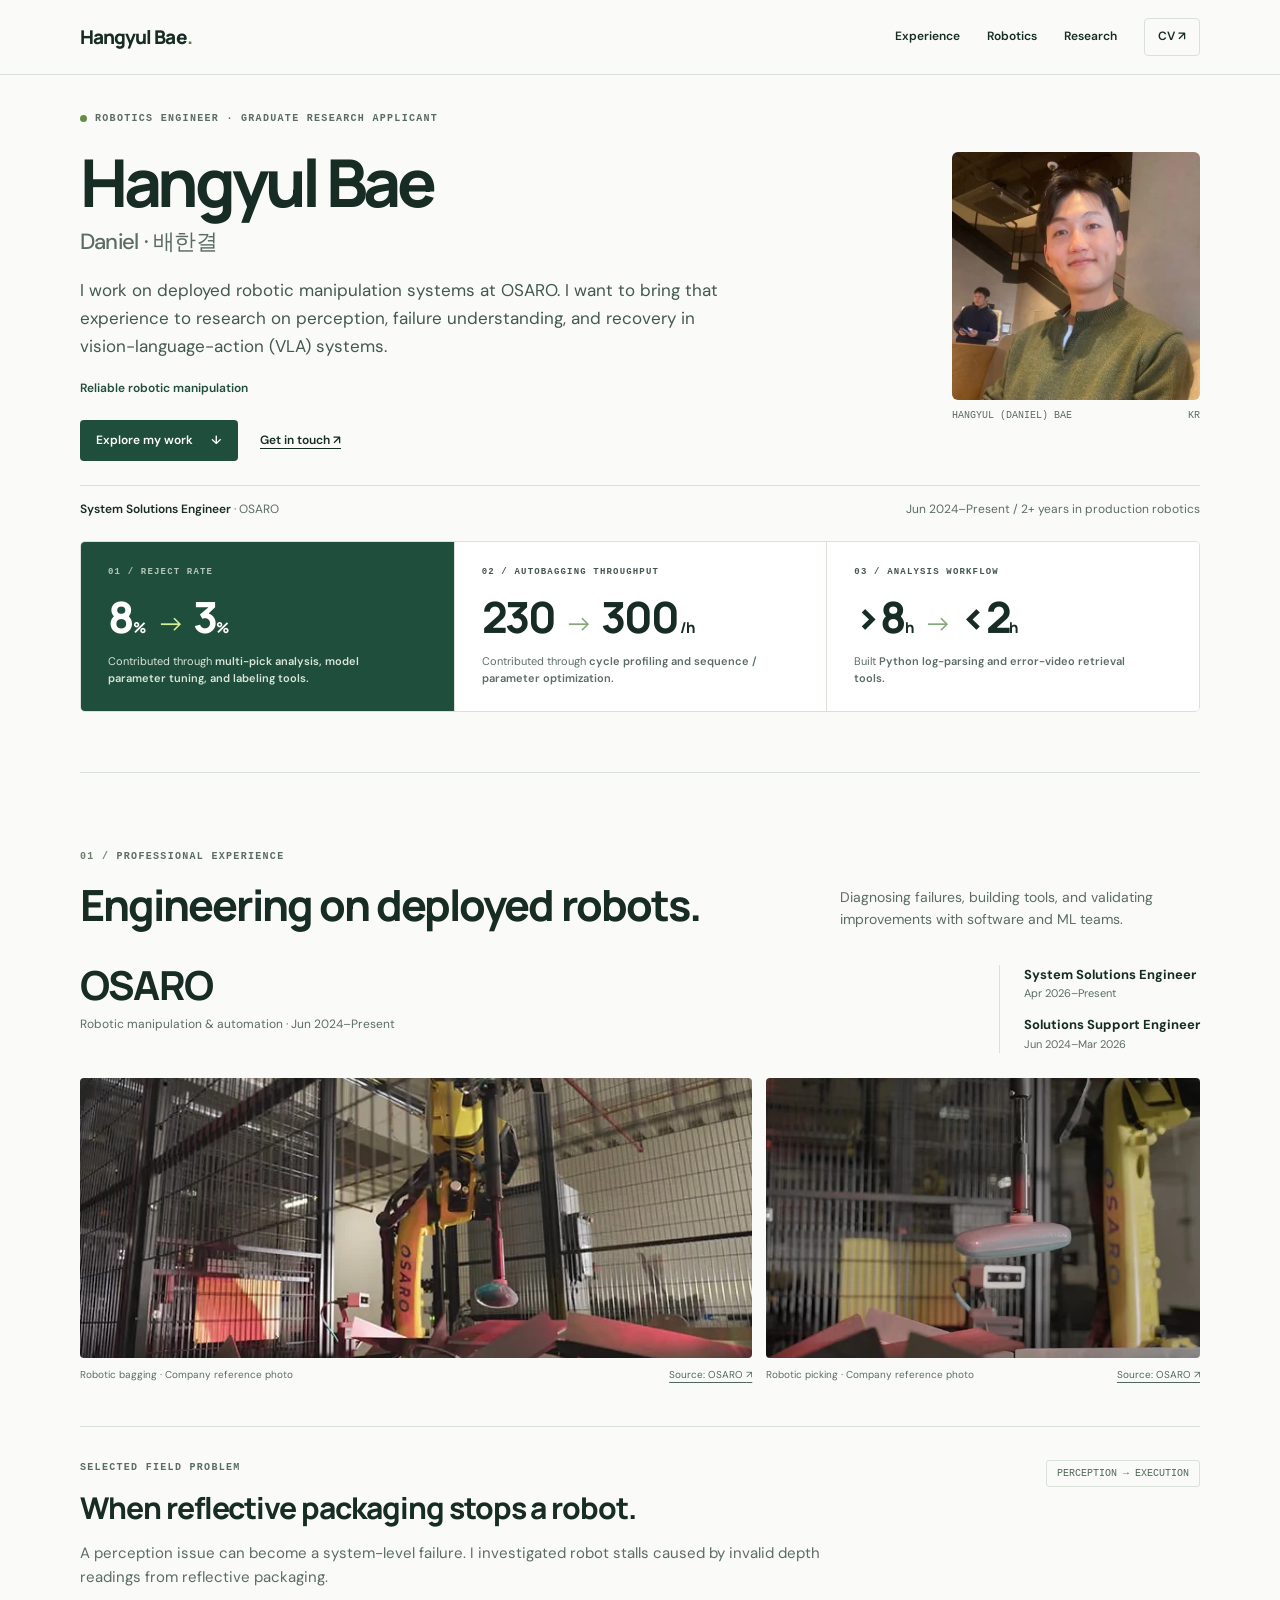
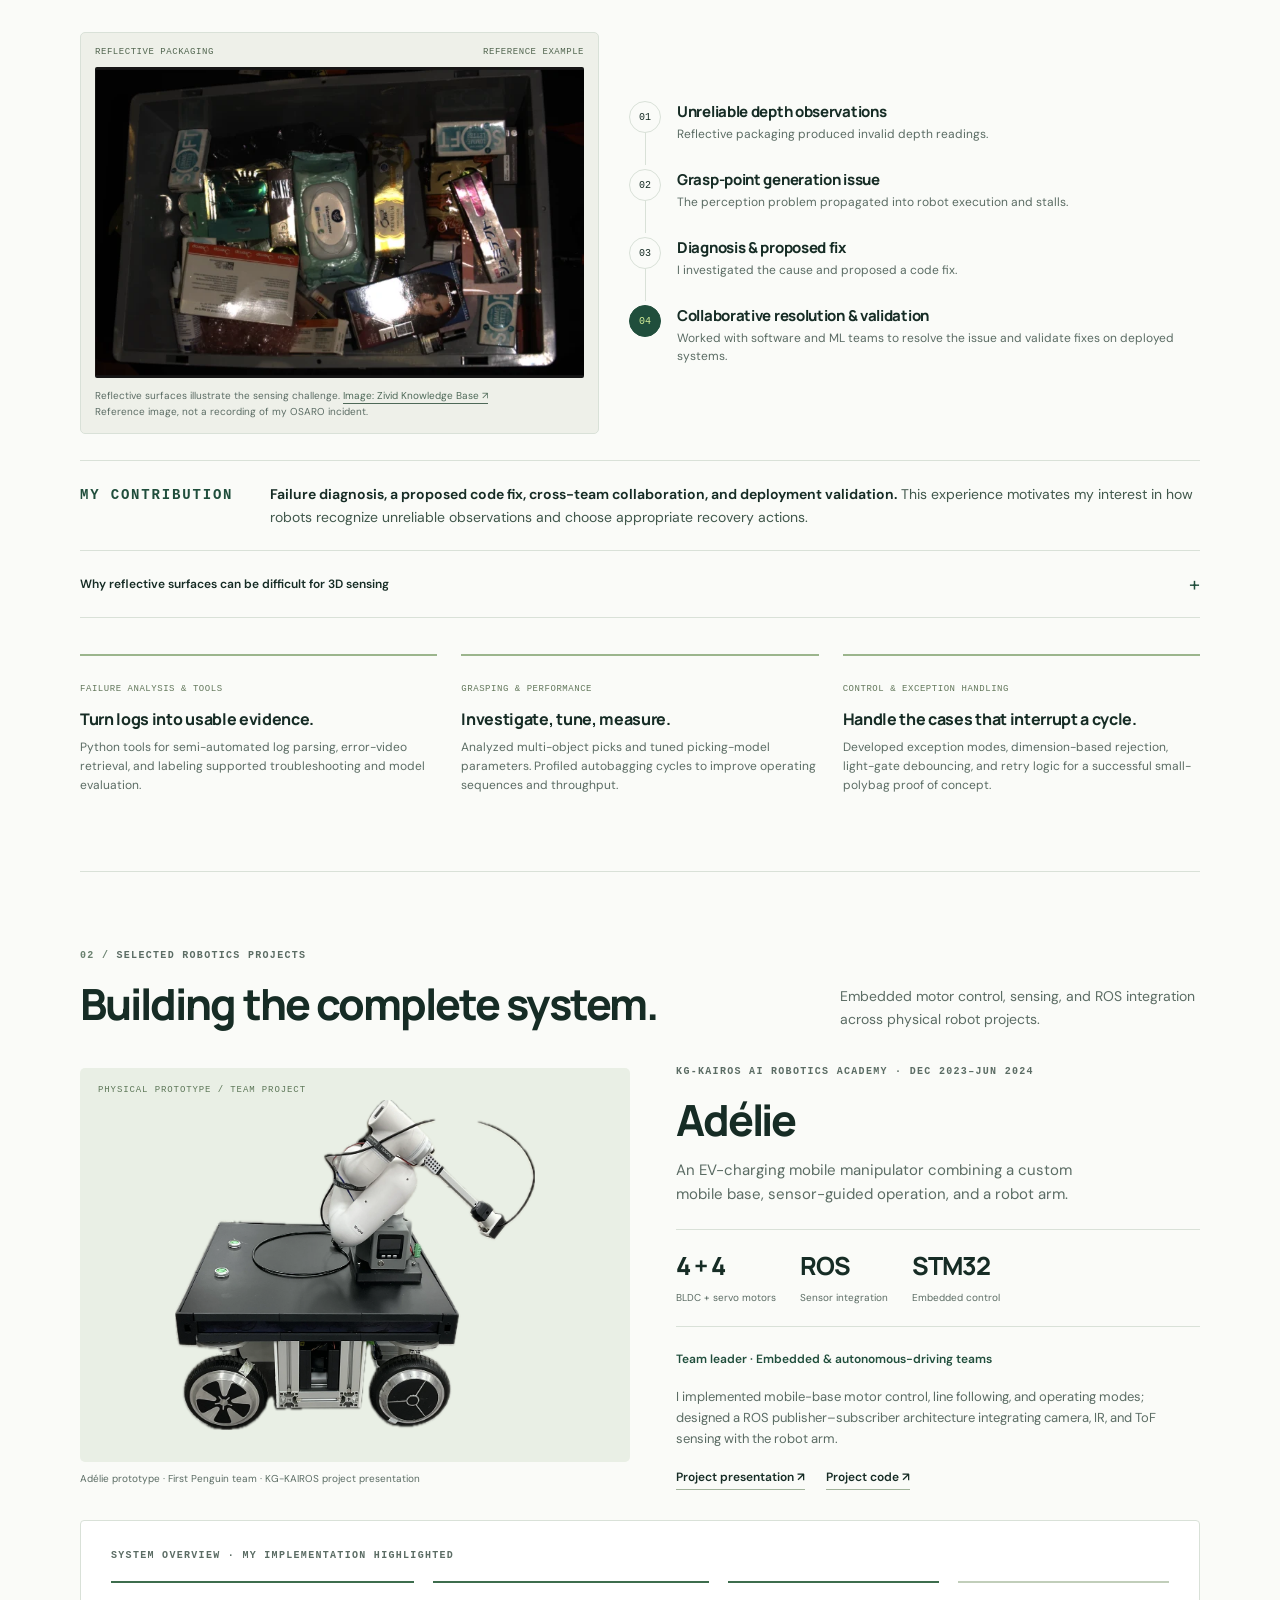
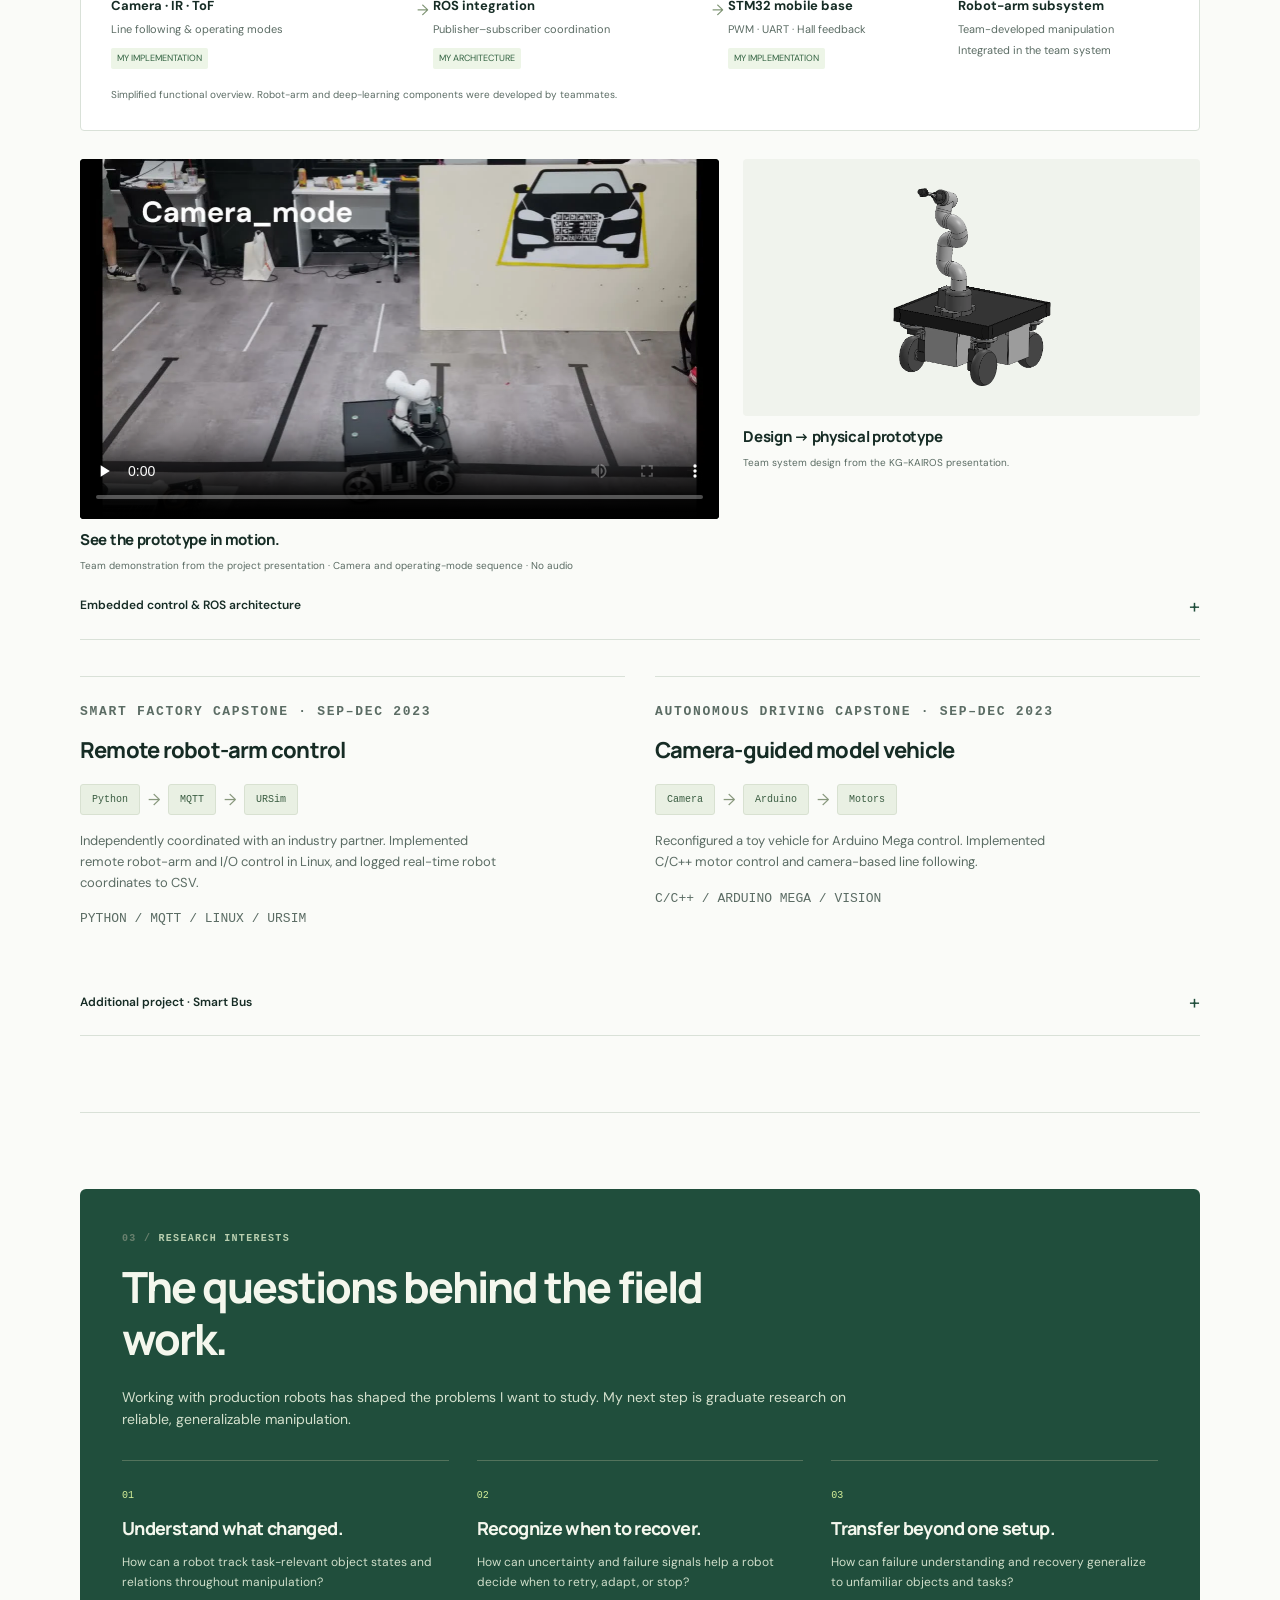
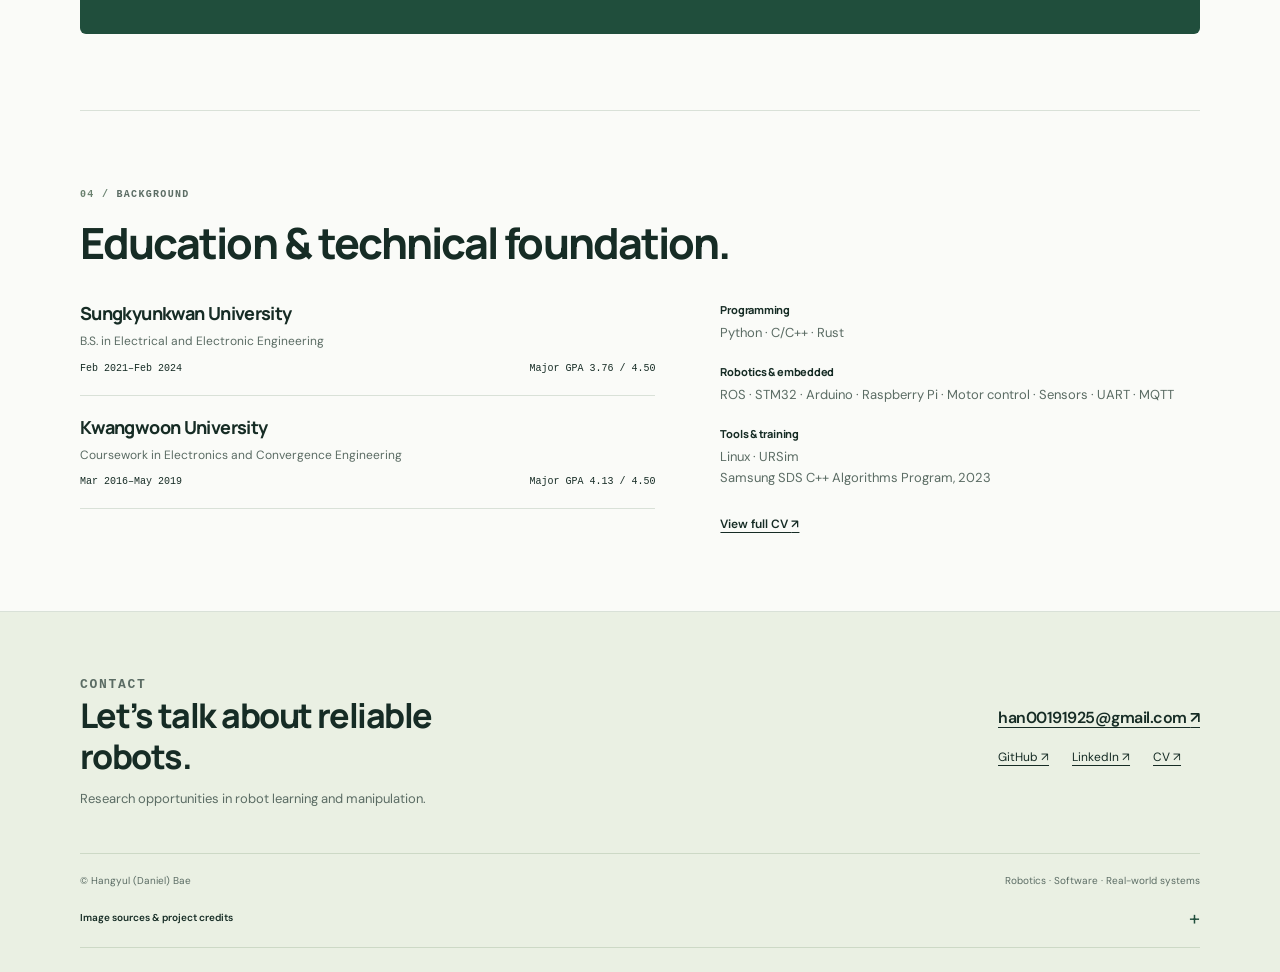
==== commit 6e96961e: "Present robotics experience visually with tailored SRL and RoPhi portfolios" ====
--- a/index.html
+++ b/index.html
@@ -1,16 +1,39 @@
 <!doctype html>
 <html lang="en">
-<head>
-<meta charset="utf-8"><meta name="viewport" content="width=device-width, initial-scale=1"><meta name="description" content="Hangyul Bae — robotics and systems engineer working across software, robotic automation, and deployment."><title>Hangyul Bae | Robotics & Systems Engineer</title>
-<style>
-:root{--ink:#172720;--muted:#52645b;--paper:#f5f5ef;--line:#cdd8cc;--accent:#c4f262;--deep:#173a2c}*{box-sizing:border-box}html{scroll-behavior:smooth}body{margin:0;background:var(--paper);color:var(--ink);font-family:Inter,ui-sans-serif,system-ui,-apple-system,BlinkMacSystemFont,"Segoe UI",sans-serif;line-height:1.6}a{color:inherit;text-underline-offset:4px}a:focus-visible{outline:3px solid #608a28;outline-offset:4px}.wrap{width:min(1100px,calc(100% - 48px));margin:auto}header{border-bottom:1px solid var(--line)}nav{min-height:76px;display:flex;align-items:center;justify-content:space-between;gap:24px}.brand{font-weight:800;letter-spacing:-.05em;text-decoration:none;font-size:1.3rem}.navlinks{display:flex;gap:26px;font-size:.85rem;font-weight:650}.navlinks a{text-decoration:none}.hero{padding:100px 0 90px;display:grid;grid-template-columns:1.3fr .7fr;gap:55px;align-items:end}.eyebrow{text-transform:uppercase;letter-spacing:.15em;font-size:.73rem;font-weight:800;color:#486150}.hero h1{font-size:clamp(3.5rem,8vw,7.1rem);line-height:.96;letter-spacing:-.075em;margin:20px 0 25px}.hero h1 span{color:#688c4b}.intro{max-width:620px;font-size:clamp(1.1rem,2vw,1.35rem);color:var(--muted)}.hero-card{background:var(--deep);color:#eef7e8;padding:30px;border-radius:3px}.hero-card strong{display:block;font-size:1.15rem;margin:10px 0}.hero-card p{color:#cfddcf;margin-bottom:0}.dot{display:inline-block;width:8px;height:8px;border-radius:50%;background:var(--accent);margin-right:9px}.tags{display:flex;gap:10px;flex-wrap:wrap;margin-top:30px}.tags span{border:1px solid #a9bcaa;padding:5px 11px;border-radius:30px;font-size:.75rem;font-weight:650}.section{border-top:1px solid var(--line);padding:72px 0}.sectionhead{display:grid;grid-template-columns:1fr 2fr;gap:35px;margin-bottom:36px}.sectionhead h2{font-size:clamp(2rem,4vw,3.3rem);letter-spacing:-.055em;line-height:1.08;margin:5px 0}.sectionhead p{color:var(--muted);max-width:650px;margin:9px 0}.entry{display:grid;grid-template-columns:1fr 2fr;gap:35px;padding:30px 0;border-top:1px solid var(--line)}.entry h3{margin:0;font-size:1.25rem;letter-spacing:-.03em}.entry .meta{font-size:.85rem;color:var(--muted)}.entry h4{margin:0 0 10px;font-size:1rem}.entry ul{margin:0;padding-left:19px}.entry li{padding:0 0 11px;color:#35483e}.projects{display:grid;grid-template-columns:repeat(3,1fr);gap:1px;background:var(--line);border:1px solid var(--line)}.project{background:var(--paper);padding:25px}.project .num{color:#708575;font-size:.75rem}.project h3{margin:25px 0 10px;font-size:1.12rem}.project p{color:var(--muted);font-size:.92rem}.skills{display:flex;gap:12px;flex-wrap:wrap}.skills span{background:#e7eee0;border-radius:2px;padding:9px 13px;font-size:.9rem}.contact{background:var(--deep);color:#f0f6eb;padding:70px 0}.contact .wrap{display:flex;justify-content:space-between;gap:30px;align-items:end}.contact h2{font-size:clamp(2.4rem,5vw,4.5rem);line-height:1;letter-spacing:-.06em;margin:15px 0}.contact p{color:#cad9cc}.contact-links{display:flex;flex-direction:column;gap:9px;font-size:1rem}.contact a{color:#dcf8aa}footer{background:var(--deep);color:#b7cbb9;padding:0 0 25px;font-size:.75rem}@media(max-width:720px){.wrap{width:min(100% - 32px,1100px)}nav{align-items:flex-start;padding:20px 0}.navlinks{gap:12px;flex-wrap:wrap;justify-content:flex-end;font-size:.75rem}.hero{grid-template-columns:1fr;padding:70px 0;gap:25px}.section{padding:55px 0}.sectionhead,.entry{grid-template-columns:1fr;gap:14px}.projects{grid-template-columns:1fr}.contact .wrap{display:block}.contact-links{margin-top:30px}}
+<head><meta charset="utf-8"><meta name="viewport" content="width=device-width, initial-scale=1">
+<title>Hangyul (Daniel) Bae | Robotics &amp; Robot Learning</title>
+<meta name="description" content="Robotics engineer at OSARO with experience in deployed manipulation, failure analysis, and embedded robotics. Research interests: Reliable robotic manipulation.">
+<link rel="canonical" href="https://daniel-bhg.github.io/">
+<meta property="og:type" content="website"><meta property="og:title" content="Hangyul (Daniel) Bae — Robotics &amp; Robot Learning"><meta property="og:description" content="Production robotics experience. Measured engineering contributions. Research interests in reliable robot learning."><meta property="og:image" content="https://daniel-bhg.github.io/assets/portrait.webp"><meta property="og:url" content="https://daniel-bhg.github.io/">
+<link rel="icon" href="assets/favicon.svg" type="image/svg+xml"><link rel="stylesheet" href="assets/style.css"><script defer src="assets/main.js"></script></head>
+<body><a class="skip" href="#main">Skip to content</a>
+<header class="site-header"><nav class="wrap nav" aria-label="Main navigation"><a class="brand" href="#top">Hangyul Bae<span>.</span></a><div class="nav-links"><a href="#experience">Experience</a><a href="#projects">Robotics</a><a class="nav-research" href="#research">Research</a><a class="nav-cv" href="https://docs.google.com/document/d/1Lsef22eMFOwnUH5nZ8FyAiufPJwDx0nM/edit" target="_blank" rel="noopener noreferrer">CV <span aria-hidden="true">↗</span></a></div></nav></header>
+<main id="main"><div class="wrap" id="top"><section class="hero" aria-labelledby="name"><div class="hero-main"><p class="kicker"><span class="status-dot" aria-hidden="true"></span>Robotics engineer · Graduate research applicant</p><h1 id="name">Hangyul Bae</h1><p class="name-note">Daniel · 배한결</p><p class="hero-intro">I work on deployed robotic manipulation systems at OSARO. I want to bring that experience to research on perception, failure understanding, and recovery in vision-language-action (VLA) systems.</p><p class="focus-line">Reliable robotic manipulation</p><div class="hero-actions"><a class="button" href="#experience">Explore my work <span aria-hidden="true">↓</span></a><a href="mailto:han00191925@gmail.com">Get in touch <span aria-hidden="true">↗</span></a></div></div><figure class="profile"><img class="profile-photo" src="assets/portrait.webp" alt="Portrait of Hangyul (Daniel) Bae" width="512" height="512" fetchpriority="high"><figcaption><span>HANGYUL (DANIEL) BAE</span><span>KR</span></figcaption></figure></section>
+<div class="hero-subline"><span><strong>System Solutions Engineer</strong> · OSARO</span><span>Jun 2024–Present <span aria-hidden="true">/</span> 2+ years in production robotics</span></div>
+<section class="metrics" aria-label="Selected engineering contributions at OSARO"><article class="metric"><p class="kicker">01 / Reject rate</p><div class="metric-value" aria-label="Reject rate: eight percent to three percent">8<span class="unit">%</span> <span class="arrow" aria-hidden="true">→</span> 3<span class="unit">%</span></div><p>Contributed through <strong>multi-pick analysis, model parameter tuning, and labeling tools.</strong></p></article><article class="metric"><p class="kicker">02 / Autobagging throughput</p><div class="metric-value" aria-label="Throughput: 230 to 300 units per hour">230 <span class="arrow" aria-hidden="true">→</span> 300<span class="unit"> /h</span></div><p>Contributed through <strong>cycle profiling and sequence / parameter optimization.</strong></p></article><article class="metric"><p class="kicker">03 / Analysis workflow</p><div class="metric-value" aria-label="Analysis time: over eight hours to under two hours">&gt;8<span class="unit">h</span> <span class="arrow" aria-hidden="true">→</span> &lt;2<span class="unit">h</span></div><p>Built <strong>Python log-parsing and error-video retrieval tools.</strong></p></article></section>
 
-/* Experience: highlight verified outcomes and make the work easier to scan. */
-.experience-feature{border-top:1px solid var(--line);padding-top:36px}.experience-top{display:grid;grid-template-columns:1fr 2fr;gap:35px;align-items:start}.experience-label,.impact-label{display:block;color:#5a7362;text-transform:uppercase;letter-spacing:.13em;font-size:.68rem;font-weight:800}.experience-top h3{font-size:2.15rem;letter-spacing:-.055em;line-height:1;margin:13px 0 10px}.experience-top p{font-size:.85rem;color:var(--muted);margin:0}.experience-roles{border-left:1px solid var(--line);padding-left:24px}.experience-roles>div{position:relative;padding:0 0 20px 18px}.experience-roles>div:last-child{padding-bottom:0}.experience-roles strong{display:block;font-size:1rem}.experience-roles small{color:var(--muted);font-size:.79rem}.role-dot{position:absolute;left:-29px;top:7px;width:9px;height:9px;background:var(--deep);border:2px solid var(--paper);border-radius:50%}.role-dot.previous{background:#a6b9a4}.impact-grid{display:grid;grid-template-columns:1fr 1fr;gap:12px;margin:38px 0}.impact-card{background:var(--deep);color:#f4faee;padding:26px 30px;min-height:188px;display:flex;flex-direction:column;align-items:flex-start}.impact-card:nth-child(2){background:#dfead7;color:var(--ink)}.impact-card .impact-label{color:#c3d9be}.impact-card:nth-child(2) .impact-label{color:#4b6653}.impact-card strong{font-size:clamp(2.5rem,5vw,4rem);letter-spacing:-.065em;line-height:1.1;margin:18px 0 10px}.impact-card strong span{font-size:.65em;color:#c4f262}.impact-card:nth-child(2) strong span{color:#66864c}.impact-card p{font-size:.83rem;line-height:1.5;margin:auto 0 0;max-width:390px;color:#d5e3d3}.impact-card:nth-child(2) p{color:#4b6251}.experience-work{display:grid;grid-template-columns:1fr 2fr;gap:35px;border-top:1px solid var(--line);padding-top:28px}.work-heading p{font-size:.9rem;font-weight:700;margin:8px 0}.work-grid{display:grid;grid-template-columns:1fr 1fr;column-gap:26px;row-gap:24px}.work-item span{font-size:.65rem;letter-spacing:.1em;font-weight:800;color:#65816c}.work-item p{font-size:.9rem;color:#35483e;line-height:1.6;margin:8px 0 0}@media(max-width:720px){.experience-top,.experience-work{grid-template-columns:1fr;gap:24px}.experience-roles{margin-left:4px}.impact-grid{grid-template-columns:1fr;margin:30px 0}.impact-card{min-height:165px;padding:24px}.work-grid{grid-template-columns:1fr;gap:20px}}
-.osaro-photo{margin:0 0 38px;background:#e1e9db}.osaro-photo img{display:block;width:100%;height:clamp(240px,33vw,420px);object-fit:cover}.osaro-photo figcaption,.robot-gallery figcaption{display:flex;align-items:baseline;justify-content:space-between;gap:12px;flex-wrap:wrap;padding:12px 14px;color:#53685a;font-size:.7rem}.osaro-photo figcaption span,.robot-gallery figcaption span{letter-spacing:.12em;font-weight:800}.robot-gallery-grid{display:grid;grid-template-columns:1fr 1fr;gap:14px}.robot-gallery figure{margin:0;background:#e5eee0}.robot-gallery img{display:block;width:100%;height:clamp(240px,28vw,340px);object-fit:cover}.robot-gallery figcaption{display:block;line-height:1.7}.robot-gallery figcaption span{display:block;margin-bottom:4px}.robot-gallery a{color:#3f5b48}@media(max-width:720px){.robot-gallery-grid{grid-template-columns:1fr}.osaro-photo img,.robot-gallery img{height:240px}}.work-item p strong,.project p strong{font-weight:750;color:var(--ink)}.impact-card p strong{font-size:inherit;letter-spacing:normal;line-height:inherit;margin:0;font-weight:750;color:inherit}</style></head>
-<body><header><nav class="wrap" aria-label="Main navigation"><a class="brand" href="#top">HB<span style="color:#779a56">.</span></a><div class="navlinks"><a href="#experience">Experience</a><a href="#projects">Projects</a><a href="#education">Education</a><a href="#contact">Contact</a></div></nav></header>
-<main id="top"><section class="hero wrap"><div><div class="eyebrow">Robotics · Software · Systems</div><h1>Hangyul<br><span>Daniel</span> Bae.</h1><p class="intro">Robotics and systems engineer working at the intersection of software, automation, and real-world deployment.</p><div class="tags"><span>Robotic automation</span><span>Software debugging</span><span>System integration</span></div></div><aside class="hero-card"><div class="eyebrow" style="color:#b9d995"><span class="dot"></span>Engineering in the real world</div><strong>From field problems to working solutions.</strong><p>Experience analyzing robot behavior, improving deployed systems, and collaborating across engineering teams.</p></aside></section>
-<section class="section wrap" id="experience"><div class="sectionhead"><div><div class="eyebrow">01 / Experience</div><h2>Building reliability.</h2></div><p>Connecting software, hardware, and field operations to help robotic systems perform in production.</p></div><article class="experience-feature"><div class="experience-top"><div><div class="experience-label">Professional experience</div><h3>OSARO</h3><p>Jun 2024 – Present<br>South Korea · U.S. site support</p></div><div class="experience-roles"><div><span class="role-dot"></span><strong>System Solutions Engineer</strong><small>Apr 2026 – Present</small></div><div><span class="role-dot previous"></span><strong>Solutions Support Engineer</strong><small>Previously</small></div></div></div><div class="impact-grid"><div class="impact-card"><span class="impact-label">Throughput improvement</span><strong>230 <span>→</span> 300</strong><p>Units per hour · contributed through <strong>log analysis</strong> and <strong>sequence and parameter optimization</strong>.</p></div><div class="impact-card"><span class="impact-label">Auto-bagging performance</span><strong>&lt;1<span>%</span></strong><p>Error rate achieved with <strong>smaller polybags</strong> and <strong>no additional hardware investment</strong>.</p></div></div><figure class="osaro-photo"><img src="https://cdn.prod.website-files.com/68701c86565deda53fa2f1b0/68a60ff639a872ddc8e6db9e_OSARO%20-%20Website%20-%20Photos_Home%201.avif" alt="An OSARO robot handling a cardboard box" loading="lazy"><figcaption><span>OSARO · ROBOTIC AUTOMATION</span><a href="https://www.osaro.com/" target="_blank" rel="noopener noreferrer">Image: OSARO ↗</a></figcaption></figure><div class="experience-work"><div class="work-heading"><span class="experience-label">Areas of work</span><p>From diagnosis to deployment</p></div><div class="work-grid"><div class="work-item"><span>01 / SOFTWARE &amp; ML</span><p>Investigated a <strong>persistent system stall</strong> and worked with the <strong>machine-learning team</strong> to resolve a <strong>grasp-point generation issue</strong>.</p></div><div class="work-item"><span>02 / ENGINEERING TOOLS</span><p>Built tools for <strong>log parsing</strong>, <strong>error video retrieval</strong>, and <strong>labeling</strong> to support troubleshooting and model evaluation.</p></div><div class="work-item"><span>03 / AUTOMATION</span><p>Developed <strong>object-dimension-based rejection</strong>, <strong>retry logic</strong>, and <strong>light-gate debouncing</strong> for robotic auto-bagging systems.</p></div><div class="work-item"><span>04 / FIELD OPERATIONS</span><p>Created <strong>troubleshooting guides</strong> and trained field engineers; supported <strong>U.S. customer sites</strong> remotely and on-site.</p></div></div></div></article></section>
-<section class="section wrap robot-gallery" aria-labelledby="robot-gallery-title"><div class="sectionhead"><div><div class="eyebrow">Robotics / In focus</div><h2 id="robot-gallery-title">Industrial robots.</h2></div><p>A closer look at KUKA robotic systems. These reference photographs illustrate the technology and are not presented as images of my own projects.</p></div><div class="robot-gallery-grid"><figure><img src="https://upload.wikimedia.org/wikipedia/commons/6/6c/KUKA_Robot_and_Target.jpg" alt="KUKA robot handling a target at the CERN MEDICIS facility" loading="lazy"><figcaption><span>KUKA ROBOT · RESEARCH</span><a href="https://commons.wikimedia.org/wiki/File:KUKA_Robot_and_Target.jpg">Maximilien Brice / CERN</a> · <a href="https://creativecommons.org/licenses/by/4.0/">CC BY 4.0</a> · displayed cropped</figcaption></figure><figure><img src="https://upload.wikimedia.org/wikipedia/commons/5/5e/KUKA_Industrial_Robots_IR.jpg" alt="KUKA industrial robots" loading="lazy"><figcaption><span>KUKA ROBOTS · INDUSTRY</span><a href="https://commons.wikimedia.org/wiki/File:KUKA_Industrial_Robots_IR.jpg">Mixabest / Wikimedia Commons</a> · <a href="https://creativecommons.org/licenses/by-sa/3.0/">CC BY-SA 3.0</a> · displayed cropped</figcaption></figure></div></section><section class="section wrap" id="projects"><div class="sectionhead"><div><div class="eyebrow">02 / Selected projects</div><h2>Hands-on robotics.</h2></div><p>Projects spanning embedded control, sensor integration, and remote operation.</p></div><div class="projects"><article class="project"><div class="num">01 / 2023–2024</div><h3>Mobile manipulation</h3><p>Implemented <strong>STM32 control</strong> for four BLDC and four servo motors. Designed a <strong>ROS architecture</strong> integrating camera, infrared, and time-of-flight sensors with a robot arm.</p><div class="eyebrow">STM32 · ROS · Sensors</div></article><article class="project"><div class="num">02 / 2023</div><h3>Remote robot arm control</h3><p>Worked independently with an industry partner on <strong>Python/MQTT-based robot-arm and I/O control</strong> in URSim, and logged real-time coordinates to CSV.</p><div class="eyebrow">Python · MQTT · URSim</div></article><article class="project"><div class="num">03 / 2023</div><h3>Autonomous driving capstone</h3><p>Reconfigured a model vehicle for <strong>Arduino Mega control</strong> and implemented motor control and <strong>camera-based line following</strong>.</p><div class="eyebrow">Arduino · C/C++ · Vision</div></article></div></section>
-<section class="section wrap" id="education"><div class="sectionhead"><div><div class="eyebrow">03 / Background</div><h2>Education & skills.</h2></div><p>A foundation in electrical engineering, embedded systems, and practical robotics.</p></div><article class="entry"><div><h3>Sungkyunkwan University</h3><div class="meta">Suwon, South Korea · Feb 2024</div></div><div>B.S. in Electrical and Electronic Engineering<br><span class="meta">Major GPA: 3.76 / 4.50</span></div></article><article class="entry"><div><h3>Kwangwoon University</h3><div class="meta">Seoul, South Korea · 2016–2019</div></div><div>Coursework in Electronics and Convergence Engineering<br><span class="meta">Major GPA: 4.13 / 4.50</span></div></article><div class="skills" aria-label="Technical skills"><span>Python</span><span>C/C++</span><span>Rust</span><span>ROS</span><span>STM32</span><span>Arduino</span><span>Raspberry Pi</span><span>Linux</span><span>UART</span><span>MQTT</span><span>URSim</span></div></section>
-<section class="contact" id="contact"><div class="wrap"><div><div class="eyebrow" style="color:#b9d995">04 / Contact</div><h2>Let's connect.</h2><p>Get in touch about robotics, software, and systems engineering.</p></div><div class="contact-links"><a href="mailto:han00191925@gmail.com">han00191925@gmail.com ↗</a><a href="tel:+821045153027">+82 10-4515-3027 ↗</a><a href="https://github.com/Daniel-BHG">GitHub ↗</a><a href="https://www.linkedin.com/in/daniel-bae-68aa1a230/?locale=ko">LinkedIn ↗</a></div></div></section></main><footer><div class="wrap">© Hangyul (Daniel) Bae</div></footer></body></html>
+<section class="section" id="experience"><div class="section-head"><div><p class="kicker"><span class="section-num">01 /</span> Professional experience</p><h2>Engineering on deployed robots.</h2></div><p>Diagnosing failures, building tools, and validating improvements with software and ML teams.</p></div>
+<div class="company-top"><div><h3 class="company-name">OSARO</h3><p class="company-meta">Robotic manipulation &amp; automation · Jun 2024–Present</p></div><div class="roles"><p><strong>System Solutions Engineer</strong><span>Apr 2026–Present</span></p><p><strong>Solutions Support Engineer</strong><span>Jun 2024–Mar 2026</span></p></div></div>
+<div class="company-photos"><figure><img src="assets/osaro-zenni-bagging.webp" alt="OSARO robotic bagging system in a production cell at Zenni Optical" width="720" height="404" loading="lazy"><figcaption class="caption"><span>Robotic bagging · Company reference photo</span><a href="https://www.osaro.com/blog/how-do-robotic-bagging-systems-work" target="_blank" rel="noopener noreferrer">Source: OSARO <span aria-hidden="true">↗</span></a></figcaption></figure><figure><img src="assets/osaro-zenni-picking.webp" alt="Close-up of an OSARO robot using suction to pick an item" width="720" height="407" loading="lazy"><figcaption class="caption"><span>Robotic picking · Company reference photo</span><a href="https://www.osaro.com/blog/what-to-look-for-in-flexible-robotic-picking-systems" target="_blank" rel="noopener noreferrer">Source: OSARO <span aria-hidden="true">↗</span></a></figcaption></figure></div>
+
+<article class="case"><div class="case-title"><div><p class="kicker">Selected field problem</p><h3>When reflective packaging stops a robot.</h3><p class="case-intro">A perception issue can become a system-level failure. I investigated robot stalls caused by invalid depth readings from reflective packaging.</p></div><span class="case-tag">PERCEPTION → EXECUTION</span></div>
+<div class="failure-layout"><figure class="reference-photo"><div class="reference-label"><span>REFLECTIVE PACKAGING</span><span>REFERENCE EXAMPLE</span></div><img src="assets/zivid-reflective-packaging.webp" alt="Manufacturer reference showing glossy and reflective packages in a picking tote" width="709" height="452" loading="lazy"><figcaption class="caption">Reflective surfaces illustrate the sensing challenge. <a href="https://support.zivid.com/en/latest/camera/academy/applications/piece-picking/application-requirements.html" target="_blank" rel="noopener noreferrer">Image: Zivid Knowledge Base <span aria-hidden="true">↗</span></a><br>Reference image, not a recording of my OSARO incident.</figcaption></figure>
+<div class="flow" aria-label="Failure mechanism and engineering response"><div class="flow-step"><span class="flow-n">01</span><div><h4>Unreliable depth observations</h4><p>Reflective packaging produced invalid depth readings.</p></div></div><div class="flow-step"><span class="flow-n">02</span><div><h4>Grasp-point generation issue</h4><p>The perception problem propagated into robot execution and stalls.</p></div></div><div class="flow-step"><span class="flow-n">03</span><div><h4>Diagnosis &amp; proposed fix</h4><p>I investigated the cause and proposed a code fix.</p></div></div><div class="flow-step"><span class="flow-n">04</span><div><h4>Collaborative resolution &amp; validation</h4><p>Worked with software and ML teams to resolve the issue and validate fixes on deployed systems.</p></div></div></div></div>
+<div class="contribution"><p class="kicker">My contribution</p><p><strong>Failure diagnosis, a proposed code fix, cross-team collaboration, and deployment validation.</strong> This experience motivates my interest in how robots recognize unreliable observations and choose appropriate recovery actions.</p></div>
+<details><summary>Why reflective surfaces can be difficult for 3D sensing</summary><div class="detail-body"><p>Reflections and bright spots can create incomplete or distorted 3D observations. This manufacturer example illustrates one sensing failure mechanism; it is not diagnostic data from the incident described above.</p><figure class="depth-reference"><img src="assets/zivid-blooming-missing-depth.webp" alt="Zivid reference demonstration with a bright scene above and a point cloud containing missing depth data below" width="371" height="458" loading="lazy"><figcaption><h4>Missing observations, visible in the point cloud.</h4><p>The lower panel has a missing-data region in a separate manufacturer demonstration of blooming.</p><p class="caption"><a href="https://support.zivid.com/en/2026.09/camera/support/how-to-deal-with-blooming-bright-spots-in-the-point-cloud.html" target="_blank" rel="noopener noreferrer">Reference image and explanation: Zivid Knowledge Base <span aria-hidden="true">↗</span></a></p></figcaption></figure></div></details>
+</article>
+<div class="work-strip"><article><span class="small-label">Failure analysis &amp; tools</span><h4>Turn logs into usable evidence.</h4><p>Python tools for semi-automated log parsing, error-video retrieval, and labeling supported troubleshooting and model evaluation.</p></article><article><span class="small-label">Grasping &amp; performance</span><h4>Investigate, tune, measure.</h4><p>Analyzed multi-object picks and tuned picking-model parameters. Profiled autobagging cycles to improve operating sequences and throughput.</p></article><article><span class="small-label">Control &amp; exception handling</span><h4>Handle the cases that interrupt a cycle.</h4><p>Developed exception modes, dimension-based rejection, light-gate debouncing, and retry logic for a successful small-polybag proof of concept.</p></article></div></section>
+
+<section class="section" id="projects"><div class="section-head"><div><p class="kicker"><span class="section-num">02 /</span> Selected robotics projects</p><h2>Building the complete system.</h2></div><p>Embedded motor control, sensing, and ROS integration across physical robot projects.</p></div>
+<article><div class="project-hero"><figure><div class="project-image"><span class="image-corner">PHYSICAL PROTOTYPE / TEAM PROJECT</span><img src="assets/adelie-robot.webp" alt="Adélie mobile robot prototype with a four-wheel mobile base and a robot arm for an EV-charging project" width="986" height="905" loading="lazy"></div><figcaption class="caption">Adélie prototype · First Penguin team · KG-KAIROS project presentation</figcaption></figure><div class="project-info"><p class="kicker">KG-KAIROS AI Robotics Academy · Dec 2023–Jun 2024</p><h3>Adélie</h3><p class="project-deck">An EV-charging mobile manipulator combining a custom mobile base, sensor-guided operation, and a robot arm.</p><div class="project-facts"><div><strong>4 + 4</strong><span>BLDC + servo motors</span></div><div><strong>ROS</strong><span>Sensor integration</span></div><div><strong>STM32</strong><span>Embedded control</span></div></div><p class="role-label">Team leader · Embedded &amp; autonomous-driving teams</p><p class="role-copy">I implemented mobile-base motor control, line following, and operating modes; designed a ROS publisher–subscriber architecture integrating camera, IR, and ToF sensing with the robot arm.</p><div class="text-links"><a href="https://docs.google.com/presentation/d/1Fp82x6R9tXRKJ5_VaKNEOsnwjA10qX60/edit" target="_blank" rel="noopener noreferrer">Project presentation <span aria-hidden="true">↗</span></a><a href="https://github.com/Daniel-BHG/KG-Kairos_1st" target="_blank" rel="noopener noreferrer">Project code <span aria-hidden="true">↗</span></a></div></div></div>
+<div class="robot-system"><p class="kicker">System overview · My implementation highlighted</p><div class="system-row"><div class="system-node mine"><strong>Camera · IR · ToF</strong><span>Line following &amp; operating modes</span><span class="owned">MY IMPLEMENTATION</span></div><div class="system-node mine"><strong>ROS integration</strong><span>Publisher–subscriber coordination</span><span class="owned">MY ARCHITECTURE</span></div><div class="system-outputs"><div class="system-node mine"><strong>STM32 mobile base</strong><span>PWM · UART · Hall feedback</span><span class="owned">MY IMPLEMENTATION</span></div><div class="system-node"><strong>Robot-arm subsystem</strong><span>Team-developed manipulation</span><span>Integrated in the team system</span></div></div></div><p class="system-note">Simplified functional overview. Robot-arm and deep-learning components were developed by teammates.</p></div>
+<div class="project-media"><figure><div class="video-shell"><video controls playsinline preload="none" poster="assets/adelie-demo-poster.webp" aria-label="Adélie team demonstration of sensor-guided driving and operating modes"><source src="assets/adelie-demo.mp4" type="video/mp4">Your browser does not support embedded video. <a href="assets/adelie-demo.mp4">Open the project demonstration</a>.</video></div><h4>See the prototype in motion.</h4><figcaption class="caption">Team demonstration from the project presentation · Camera and operating-mode sequence · No audio</figcaption></figure><figure><div class="media-side"><img src="assets/adelie-design.webp" alt="CAD design of the Adélie mobile manipulator" width="620" height="777" loading="lazy"></div><h4>Design → physical prototype</h4><figcaption class="caption">Team system design from the KG-KAIROS presentation.</figcaption></figure></div>
+<details><summary>Embedded control &amp; ROS architecture</summary><div class="detail-body"><p><strong>Motor control:</strong> Four BLDC and four servo motors, using PWM, UART interrupts, Hall-sensor feedback, and proportional speed control for mobile-base maneuvers.</p><p><strong>Operating sequence:</strong> Camera → IR → zero-turn → ToF → robot-arm mode. The architecture coordinates separate operating modes.</p><figure class="architecture"><img src="assets/adelie-ros.webp" alt="Original ROS architecture diagram from the Adélie project presentation, with the autonomous-driving components shown in blue" width="2110" height="1028" loading="lazy"><figcaption class="caption">Original team architecture diagram · Korean annotations retained from the project presentation.</figcaption></figure></div></details></article>
+<div class="other-projects"><article class="other-project"><p class="kicker">Smart Factory Capstone · Sep–Dec 2023</p><h3>Remote robot-arm control</h3><div class="mini-flow" aria-label="System overview: Python commands through MQTT to URSim"><span>Python</span><i aria-hidden="true">→</i><span>MQTT</span><i aria-hidden="true">→</i><span>URSim</span></div><p>Independently coordinated with an industry partner. Implemented remote robot-arm and I/O control in Linux, and logged real-time robot coordinates to CSV.</p><p class="tech-line">PYTHON / MQTT / LINUX / URSIM</p></article><article class="other-project"><p class="kicker">Autonomous Driving Capstone · Sep–Dec 2023</p><h3>Camera-guided model vehicle</h3><div class="mini-flow" aria-label="System overview: camera input through Arduino to motor control"><span>Camera</span><i aria-hidden="true">→</i><span>Arduino</span><i aria-hidden="true">→</i><span>Motors</span></div><p>Reconfigured a toy vehicle for Arduino Mega control. Implemented C/C++ motor control and camera-based line following.</p><p class="tech-line">C/C++ / ARDUINO MEGA / VISION</p></article></div>
+<details><summary>Additional project · Smart Bus</summary><div class="detail-body">Engineering Design Project · Mar–Jun 2023. Used a Raspberry Pi for face recognition and boarding records, and implemented automated email fare notifications.</div></details></section>
+
+<section class="section" id="research"><div class="research"><p class="kicker"><span class="section-num">03 /</span> Research interests</p><h2>The questions behind the field work.</h2><p class="research-intro">Working with production robots has shaped the problems I want to study. My next step is graduate research on reliable, generalizable manipulation.</p><div class="research-questions"><article><span class="question-n">01</span><h3>Understand what changed.</h3><p>How can a robot track task-relevant object states and relations throughout manipulation?</p></article><article><span class="question-n">02</span><h3>Recognize when to recover.</h3><p>How can uncertainty and failure signals help a robot decide when to retry, adapt, or stop?</p></article><article><span class="question-n">03</span><h3>Transfer beyond one setup.</h3><p>How can failure understanding and recovery generalize to unfamiliar objects and tasks?</p></article></div></div></section>
+
+<section class="section" id="education"><div class="section-head"><div><p class="kicker"><span class="section-num">04 /</span> Background</p><h2>Education &amp; technical foundation.</h2></div></div><div class="background-grid"><div><article class="education-item"><h3>Sungkyunkwan University</h3><p>B.S. in Electrical and Electronic Engineering</p><div class="school-meta"><span>Feb 2021–Feb 2024</span><span>Major GPA 3.76 / 4.50</span></div></article><article class="education-item"><h3>Kwangwoon University</h3><p>Coursework in Electronics and Convergence Engineering</p><div class="school-meta"><span>Mar 2016–May 2019</span><span>Major GPA 4.13 / 4.50</span></div></article></div><div><div class="skill-group"><h4>Programming</h4><p>Python · C/C++ · Rust</p></div><div class="skill-group"><h4>Robotics &amp; embedded</h4><p>ROS · STM32 · Arduino · Raspberry Pi · Motor control · Sensors · UART · MQTT</p></div><div class="skill-group"><h4>Tools &amp; training</h4><p>Linux · URSim<br>Samsung SDS C++ Algorithms Program, 2023</p></div><a class="text-link" style="font-size:12px;font-weight:600" href="https://docs.google.com/document/d/1Lsef22eMFOwnUH5nZ8FyAiufPJwDx0nM/edit" target="_blank" rel="noopener noreferrer">View full CV <span aria-hidden="true">↗</span></a></div></div></section></div></main>
+
+<footer class="contact-section" id="contact"><div class="wrap"><div class="contact-row"><div><p class="kicker">Contact</p><h2>Let’s talk about reliable robots.</h2><p>Research opportunities in robot learning and manipulation.</p></div><div class="contact-info"><a class="contact-email" href="mailto:han00191925@gmail.com">han00191925@gmail.com <span aria-hidden="true">↗</span></a><div class="contact-links"><a href="https://github.com/Daniel-BHG" target="_blank" rel="noopener noreferrer">GitHub <span aria-hidden="true">↗</span></a><a href="https://www.linkedin.com/in/daniel-bae-68aa1a230/" target="_blank" rel="noopener noreferrer">LinkedIn <span aria-hidden="true">↗</span></a><a href="https://docs.google.com/document/d/1Lsef22eMFOwnUH5nZ8FyAiufPJwDx0nM/edit" target="_blank" rel="noopener noreferrer">CV <span aria-hidden="true">↗</span></a></div></div></div><div class="footer"><span>© Hangyul (Daniel) Bae</span><span>Robotics · Software · Real-world systems</span></div><details><summary class="credits-summary">Image sources &amp; project credits</summary><div class="credits-body"><ul><li>Profile photograph supplied by Hangyul Bae.</li><li>OSARO company reference photographs: <a href="https://www.osaro.com/blog/how-do-robotic-bagging-systems-work" target="_blank" rel="noopener noreferrer">robotic bagging</a> and <a href="https://www.osaro.com/blog/what-to-look-for-in-flexible-robotic-picking-systems" target="_blank" rel="noopener noreferrer">robotic picking</a>. These illustrate the company’s systems and are not presented as photographs of my specific deployment.</li><li>Reflective-packaging and missing-depth reference images: <a href="https://support.zivid.com/en/latest/camera/academy/applications/piece-picking/application-requirements.html" target="_blank" rel="noopener noreferrer">Zivid Knowledge Base</a> and <a href="https://support.zivid.com/en/2026.09/camera/support/how-to-deal-with-blooming-bright-spots-in-the-point-cloud.html" target="_blank" rel="noopener noreferrer">blooming demonstration</a>. © Zivid AS. Separate manufacturer examples, not incident data.</li><li>Adélie prototype, CAD, ROS diagram, and team video: First Penguin / KG-KAIROS <a href="https://docs.google.com/presentation/d/1Fp82x6R9tXRKJ5_VaKNEOsnwjA10qX60/edit" target="_blank" rel="noopener noreferrer">project presentation</a>. Team components and personal contributions are identified separately.</li></ul></div></details></div></footer></body></html>
--- a/assets/style.css
+++ b/assets/style.css
@@ -0,0 +1,13 @@
+
+@import url('https://fonts.googleapis.com/css2?family=DM+Sans:wght@400;450;500;550;600;650;700&family=Manrope:wght@400;500;600;650;700;750;800&display=swap');
+:root{--paper:#fafbf8;--white:#fff;--ink:#162c25;--muted:#5b6c64;--green:#204e3c;--lime:#d4ee98;--line:#d9e1d8;--soft:#edf2e9;--mono:ui-monospace,SFMono-Regular,Consolas,monospace;--title:'Manrope',Arial,sans-serif}
+*{box-sizing:border-box}html{scroll-behavior:smooth;scroll-padding-top:100px}body{margin:0;background:var(--paper);color:var(--ink);font-family:'DM Sans',Arial,sans-serif;font-size:16px;line-height:1.6}a{color:inherit;text-underline-offset:4px}button,summary,a{-webkit-tap-highlight-color:transparent}a:focus-visible,button:focus-visible,summary:focus-visible{outline:3px solid #6e963e;outline-offset:5px}img{max-width:100%;display:block}button{font:inherit}figure{margin:0}p{margin:0 0 18px}h1,h2,h3,h4{font-family:var(--title);line-height:1.2;margin:0;font-weight:750}h2{font-size:clamp(30px,3.7vw,43px);letter-spacing:-.045em}h3{font-size:23px;letter-spacing:-.035em}h4{font-size:17px;letter-spacing:-.02em}.wrap{max-width:1120px;width:calc(100% - 80px);margin:auto}.kicker{font:600 10px/1.5 var(--mono);text-transform:uppercase;letter-spacing:.13em;color:var(--muted);margin:0 0 15px}.section{padding:76px 0;border-top:1px solid var(--line)}.section-head{display:flex;justify-content:space-between;gap:36px;align-items:end;margin-bottom:34px}.section-head>p{color:var(--muted);max-width:360px;font-size:14px;margin:0}.section-num{color:#69806e}.muted{color:var(--muted)}.skip{position:absolute;left:12px;top:-80px;background:white;padding:12px;z-index:100}.skip:focus{top:12px}
+.site-header{position:sticky;top:0;background:rgba(250,251,248,.96);backdrop-filter:blur(12px);border-bottom:1px solid var(--line);z-index:20}.nav{height:74px;display:flex;align-items:center;justify-content:space-between;gap:24px}.brand{font:800 19px var(--title);letter-spacing:-.05em;text-decoration:none}.brand span{color:#608143}.nav-links{display:flex;align-items:center;gap:27px}.nav-links a{font-size:12px;font-weight:600;text-decoration:none}.nav-links a:hover{color:#538330}.nav-cv{border:1px solid var(--line);padding:8px 13px;border-radius:4px}.hero{padding:36px 0 24px;display:grid;grid-template-columns:minmax(0,1fr) 248px;gap:64px;align-items:center}.hero .kicker{display:flex;align-items:center;gap:8px;margin-bottom:20px}.status-dot{width:7px;height:7px;border-radius:50%;background:#658c43}.hero h1{font-size:clamp(42px,5.4vw,66px);letter-spacing:-.065em;line-height:1.1}.name-note{font-size:22px;font-weight:500;letter-spacing:-.035em;color:var(--muted);margin:5px 0 17px}.hero-intro{font-size:17px;line-height:1.65;max-width:670px;color:#43594e;margin:0}.focus-line{font-size:12px;color:var(--green);font-weight:600;margin:19px 0 0}.hero-actions{display:flex;gap:22px;margin-top:22px;align-items:center;font-size:12px;font-weight:600}.button{display:inline-flex;align-items:center;justify-content:center;gap:18px;padding:11px 16px;background:var(--green);color:white;border-radius:4px;text-decoration:none;border:0}.button:hover{background:#2f654f}.profile-photo{aspect-ratio:1;object-fit:cover;width:248px;height:auto;border-radius:6px}.profile figcaption{font:10px var(--mono);display:flex;justify-content:space-between;color:var(--muted);margin-top:10px}.hero-subline{border-top:1px solid var(--line);padding:14px 0 22px;display:flex;justify-content:space-between;gap:20px;font-size:12px;color:var(--muted)}.hero-subline strong{color:var(--ink);font-weight:600}
+.metrics{display:grid;grid-template-columns:repeat(3,1fr);border:1px solid var(--line);border-radius:5px;overflow:hidden;margin:0 0 60px}.metric{padding:24px 27px;background:white}.metric+.metric{border-left:1px solid var(--line)}.metric:nth-child(1){background:var(--green);color:white}.metric .kicker{margin:0 0 12px;color:inherit;opacity:.8;font-size:9px}.metric-value{font:750 clamp(30px,3.5vw,43px)/1.15 var(--title);letter-spacing:-.055em;white-space:nowrap}.metric-value .arrow{font-weight:400;color:#88a87b;font-size:.65em;margin:0 4px}.metric:first-child .arrow{color:var(--lime)}.metric .unit{font-size:15px;letter-spacing:-.03em}.metric p{font-size:11px;line-height:1.55;margin:11px 0 0;max-width:280px;color:var(--muted)}.metric:first-child p{color:#dae6d8}.metric p strong{font-weight:600;color:inherit}
+.company-top{display:grid;grid-template-columns:1fr auto;gap:30px;align-items:start;margin-bottom:25px}.company-name{font-size:40px;letter-spacing:-.045em;line-height:1;margin-bottom:10px}.company-meta{font-size:12px;color:var(--muted);margin:0}.roles{border-left:1px solid var(--line);padding-left:24px;font-size:12px}.roles p{margin:0 0 12px}.roles p:last-child{margin:0}.roles strong{display:block;font-size:13px;color:var(--ink)}.roles span{display:block;font-size:11px;color:var(--muted)}.company-photos{display:grid;grid-template-columns:1.55fr 1fr;gap:14px}.company-photos figure{min-width:0}.company-photos img{width:100%;height:280px;object-fit:cover;border-radius:4px}.caption{font-size:10px;line-height:1.55;color:var(--muted);margin-top:9px}.caption a{color:#4e6958}.company-photos .caption{display:flex;justify-content:space-between;gap:10px}.case{margin-top:43px;border-top:1px solid var(--line);padding-top:33px}.case-title{display:grid;grid-template-columns:1fr auto;gap:25px;align-items:start;margin-bottom:25px}.case-title h3{font-size:30px;max-width:670px}.case-tag{font:10px var(--mono);padding:7px 10px;border:1px solid var(--line);border-radius:3px;white-space:nowrap;color:#4d6858}.case-intro{max-width:760px;font-size:15px;color:var(--muted);margin-top:15px}.failure-layout{display:grid;grid-template-columns:1fr 1.1fr;gap:30px;align-items:stretch}.reference-photo{background:#eef0e9;padding:14px;border:1px solid var(--line);border-radius:5px}.reference-photo img{width:100%;height:auto;aspect-ratio:1.57;object-fit:cover;border-radius:2px}.reference-label{font:9px var(--mono);letter-spacing:.06em;color:#526650;margin-bottom:10px;display:flex;justify-content:space-between}.reference-photo .caption{margin:10px 0 0}.flow{display:flex;flex-direction:column;justify-content:center;gap:0}.flow-step{position:relative;display:grid;grid-template-columns:34px 1fr;gap:14px;padding:13px 0}.flow-step:not(:last-child):after{content:'';position:absolute;left:16px;top:44px;bottom:-9px;width:1px;background:var(--line)}.flow-n{height:32px;width:32px;display:flex;align-items:center;justify-content:center;border:1px solid var(--line);border-radius:50%;font:10px var(--mono);background:var(--paper);z-index:1}.flow-step:last-child .flow-n{background:var(--green);color:var(--lime);border-color:var(--green)}.flow-step h4{font-size:15px;margin-top:2px}.flow-step p{font-size:12px;color:var(--muted);margin:4px 0 0;line-height:1.5}.contribution{margin-top:26px;display:grid;grid-template-columns:170px 1fr;gap:20px;padding:22px 0;border-top:1px solid var(--line);border-bottom:1px solid var(--line)}.contribution .kicker{margin:2px 0 0;color:var(--green)}.contribution p{margin:0;font-size:14px;color:#40574b}.contribution strong{font-weight:650;color:var(--ink)}details{border-bottom:1px solid var(--line)}summary{cursor:pointer;list-style:none;padding:17px 0;font-size:12px;font-weight:600;display:flex;gap:25px;align-items:center;justify-content:space-between}summary::-webkit-details-marker{display:none}summary:after{content:'+';font-size:20px;color:var(--green);font-weight:400}details[open]>summary:after{content:'−'}.detail-body{padding:5px 0 25px;color:var(--muted);font-size:13px;max-width:900px}.detail-body p:last-child{margin:0}.depth-reference{display:grid;grid-template-columns:200px 1fr;gap:25px;align-items:center;background:var(--soft);padding:20px;margin-top:17px}.depth-reference img{width:200px;max-height:260px;object-fit:contain}.depth-reference h4{margin-bottom:10px}.depth-reference p{font-size:12px}.work-strip{display:grid;grid-template-columns:repeat(3,1fr);gap:24px;margin-top:36px}.work-strip article{border-top:2px solid #9bb58d;padding-top:17px}.work-strip h4{margin:11px 0 9px;font-size:16px}.work-strip p{font-size:12px;color:var(--muted);margin:0}.small-label{font:9px var(--mono);color:#63785c;text-transform:uppercase;letter-spacing:.06em}
+.project-hero{display:grid;grid-template-columns:1.05fr 1fr;gap:46px;align-items:center}.project-image{position:relative;background:#e9efe5;border-radius:5px;padding:32px;min-height:390px;display:flex;align-items:center;justify-content:center}.project-image img{width:100%;height:330px;object-fit:contain}.image-corner{position:absolute;top:17px;left:18px;font:9px var(--mono);color:#5d7758;letter-spacing:.1em}.project-info h3{font-size:43px;letter-spacing:-.05em;margin:12px 0}.project-deck{color:var(--muted);font-size:15px;max-width:440px}.project-facts{display:flex;gap:24px;margin:23px 0;padding:18px 0;border-top:1px solid var(--line);border-bottom:1px solid var(--line)}.project-facts strong{font:750 25px var(--title);display:block;letter-spacing:-.04em}.project-facts span{font-size:10px;color:var(--muted)}.project-info .role-label{font-size:12px;font-weight:600;color:var(--green);margin-top:19px}.project-info .role-copy{font-size:13px;color:var(--muted)}.text-links{display:flex;gap:21px;flex-wrap:wrap;font-size:12px;font-weight:600}.text-links a{text-decoration:none;border-bottom:1px solid #a1b39a;padding-bottom:2px}.robot-system{margin-top:30px;padding:27px 30px;background:white;border:1px solid var(--line);border-radius:4px}.system-row{display:grid;grid-template-columns:1.1fr 1fr 1.6fr;gap:19px;margin-top:18px}.system-node{border-top:2px solid #c1ceba;padding-top:13px;position:relative}.system-node:not(:last-child):after{content:'→';position:absolute;right:-15px;top:15px;font-size:15px;color:#7c9271}.system-outputs{display:grid;grid-template-columns:1fr 1fr;gap:19px}.system-outputs .system-node:after{content:none}.system-node.mine{border-color:#3d6d4d}.system-node strong{font-size:13px;display:block}.system-node span{font-size:11px;color:var(--muted);display:block;margin-top:4px}.system-note{font-size:10px;color:var(--muted);margin-top:18px;margin-bottom:0}.owned{font-size:9px!important;display:inline-block!important;color:#336342!important;margin-top:10px!important;background:#edf5e7;padding:3px 6px;border-radius:2px}.project-media{display:grid;grid-template-columns:1.4fr 1fr;gap:24px;margin-top:28px;align-items:start}.video-shell{position:relative;background:#19271f;border-radius:4px;overflow:hidden;aspect-ratio:16/9}.video-shell video{width:100%;height:100%;display:block;object-fit:contain}.project-media h4{font-size:15px;margin:12px 0 0}.media-side{background:#f0f3ed;aspect-ratio:16/9;border-radius:4px;display:flex;justify-content:center;align-items:center;padding:20px}.media-side img{height:100%;max-height:198px;object-fit:contain}.architecture{padding:20px;background:white;border:1px solid var(--line);border-radius:4px;margin-top:10px}.architecture img{width:100%;height:auto}.other-projects{display:grid;grid-template-columns:1fr 1fr;gap:30px;margin-top:36px}.other-project{padding:25px 0;border-top:1px solid var(--line)}.other-project h3{font-size:22px;margin:11px 0}.other-project>p{font-size:13px;color:var(--muted);max-width:420px}.mini-flow{display:flex;gap:8px;align-items:center;margin:21px 0 16px}.mini-flow span{background:#e9f0e3;border:1px solid #d8e1d1;border-radius:3px;padding:9px 11px;font:10px var(--mono);color:#3b5d42}.mini-flow i{font-style:normal;color:#87977c}.tech-line{font:10px var(--mono);color:#607552}.research{background:var(--green);color:#f4f7ed;border-radius:6px;padding:42px}.research .kicker{color:#b9cfb0}.research h2{max-width:650px}.research-intro{max-width:740px;font-size:14px;color:#d3e0cd;margin:21px 0 30px}.research-questions{display:grid;grid-template-columns:repeat(3,1fr);gap:28px}.research-questions article{border-top:1px solid #53735c;padding-top:19px}.research-questions .question-n{font:10px var(--mono);color:var(--lime)}.research-questions h3{font-size:18px;margin:12px 0}.research-questions p{font-size:12px;color:#cfdeca;line-height:1.7;margin:0}.fit{margin-top:28px;padding:30px;border:1px solid var(--line);background:white;border-radius:4px}.fit h3{margin-bottom:14px}.fit>p:not(.kicker){font-size:14px;max-width:810px;color:var(--muted)}.background-grid{display:grid;grid-template-columns:1.2fr 1fr;gap:65px}.education-item{padding:21px 0;border-bottom:1px solid var(--line)}.education-item:first-child{padding-top:0}.education-item h3{font-size:18px}.education-item p{font-size:12px;color:var(--muted);margin:8px 0 0}.education-item .school-meta{display:flex;justify-content:space-between;gap:10px;font:10px var(--mono);margin-top:11px}.skill-group{margin-bottom:21px}.skill-group h4{font-size:11px;margin-bottom:7px}.skill-group p{font-size:13px;color:var(--muted);margin:0}.contact-section{background:#eaf0e3;border-top:1px solid var(--line);padding:50px 0 24px}.contact-row{display:flex;gap:40px;justify-content:space-between;align-items:center}.contact-row h2{font-size:34px;max-width:460px}.contact-row p{font-size:13px;color:var(--muted);margin:13px 0 0}.contact-email{font-size:16px;font-weight:600;letter-spacing:-.03em}.contact-links{display:flex;gap:23px;margin-top:17px;font-size:12px}.footer{display:flex;justify-content:space-between;gap:30px;border-top:1px solid #cdd9c6;margin-top:43px;padding-top:19px;font-size:10px;color:var(--muted)}.footer a{color:inherit}.credits-body{font-size:11px;line-height:1.8;padding-bottom:15px;max-width:800px}.credits-body ul{padding-left:18px;margin:0}.credits-summary{font-size:10px;padding:13px 0}.contact-section details{border-color:#cdd9c6}
+@media(min-width:1600px){.hero{padding-top:65px;padding-bottom:52px}.hero h1{font-size:76px}}
+@media(max-width:900px){.wrap{width:calc(100% - 48px)}.hero{gap:32px;grid-template-columns:1fr 210px}.profile-photo{width:210px}.hero h1{font-size:48px}.hero-intro{font-size:15px}.nav-links{gap:18px}.metric{padding:22px 20px}.metric-value{font-size:34px}.company-photos img{height:230px}.project-hero{gap:25px}.project-image{min-height:330px;padding:22px}.project-image img{height:290px}.project-info h3{font-size:36px}.system-row{gap:14px}.robot-system{padding:23px}.project-facts{gap:17px}.research{padding:32px}.research-questions{gap:20px}.background-grid{gap:35px}.failure-layout{gap:22px}.flow-step{padding:11px 0}.flow-step p{font-size:11px}.flow-step h4{font-size:14px}}
+@media(max-width:650px){html{scroll-padding-top:90px}.wrap{width:calc(100% - 36px)}.nav{height:66px;gap:14px}.brand{font-size:17px}.nav-links{gap:15px}.nav-links a{font-size:10px}.nav-links .nav-research{display:none}.nav-cv{padding:6px 9px}.hero{position:relative;grid-template-columns:1fr 92px;gap:14px;align-items:start;padding:34px 0 25px}.hero-main{display:contents}.hero .kicker{grid-column:1;display:block;font-size:8px;letter-spacing:.06em;margin:0 0 14px;padding-right:0}.status-dot{display:none}.hero h1{grid-column:1;font-size:clamp(29px,9.2vw,36px);letter-spacing:-.065em;padding-right:0}.name-note{grid-column:1;font-size:16px;margin:0 0 7px}.profile{position:absolute;top:35px;right:0;width:90px}.profile-photo{width:90px;border-radius:4px}.profile figcaption{display:none}.hero-intro{grid-column:1/-1;font-size:14px;margin-top:6px;line-height:1.65}.focus-line{grid-column:1/-1;font-size:10px;margin:0}.hero-actions{grid-column:1/-1;margin-top:3px;gap:20px;font-size:11px}.button{padding:10px 14px}.hero-subline{display:block;font-size:10px;padding:12px 0 19px}.hero-subline>span{display:block}.hero-subline>span+span{margin-top:4px}.metrics{grid-template-columns:1fr;margin-bottom:38px}.metric{padding:17px 20px;display:grid;grid-template-columns:1fr 1fr;gap:4px 15px;align-items:center}.metric+.metric{border-left:0;border-top:1px solid var(--line)}.metric .kicker{grid-column:1;font-size:8px;margin:0}.metric-value{grid-column:1;font-size:31px;margin-top:4px}.metric p{grid-column:2;grid-row:1/3;font-size:10px;line-height:1.6;margin:0}.metric .unit{font-size:13px}.section{padding:45px 0}.section-head{display:block;margin-bottom:26px}.section-head>p{margin-top:16px;font-size:13px;max-width:100%}.kicker{font-size:9px;margin-bottom:11px}h2{font-size:31px}.company-top{grid-template-columns:1fr;gap:20px}.company-name{font-size:35px}.roles{display:grid;grid-template-columns:1fr 1fr;gap:14px;padding-left:14px}.roles p{margin:0}.roles strong{font-size:11px}.roles span{font-size:10px}.company-photos{gap:10px;grid-template-columns:1.25fr 1fr}.company-photos img{height:145px}.company-photos .caption{display:block;font-size:8px}.company-photos .caption>a{display:block}.case{margin-top:30px;padding-top:24px}.case-title{display:block;margin-bottom:20px}.case-title h3{font-size:26px}.case-tag{display:inline-block;margin-top:15px;font-size:8px}.case-intro{font-size:13px}.failure-layout{grid-template-columns:1fr;gap:15px}.reference-photo{padding:12px}.reference-label{font-size:8px}.flow-step h4{font-size:15px}.flow-step p{font-size:12px}.flow-step{padding:12px 0}.contribution{grid-template-columns:1fr;gap:12px;padding:20px 0;margin-top:18px}.contribution p{font-size:13px}.depth-reference{grid-template-columns:1fr;gap:15px;padding:15px}.depth-reference img{height:230px;margin:auto}.work-strip{grid-template-columns:1fr;gap:22px;margin-top:28px}.work-strip h4{margin:7px 0;font-size:17px}.work-strip p{font-size:13px}.project-hero{grid-template-columns:1fr;gap:24px}.project-image{min-height:0;padding:28px 25px 20px}.project-image img{height:295px}.project-info h3{font-size:39px}.project-deck{font-size:14px}.project-facts{justify-content:space-between}.project-facts strong{font-size:26px}.project-info .role-copy{font-size:13px}.robot-system{padding:21px;margin-top:25px}.system-row{grid-template-columns:1fr;gap:14px}.system-node{padding-top:12px;padding-bottom:6px}.system-node:not(:last-child):after{content:'↓';top:auto;bottom:-14px;right:6px}.system-node strong{font-size:13px}.system-node span{font-size:11px}.owned{margin-top:7px!important}.project-media{grid-template-columns:1fr;gap:24px}.media-side{aspect-ratio:1.7}.media-side img{max-height:190px}.other-projects{grid-template-columns:1fr;gap:0;margin-top:25px}.other-project{padding:24px 0 8px}.other-project h3{font-size:22px}.mini-flow{gap:7px}.mini-flow span{padding:9px;font-size:9px}.research{padding:27px 23px}.research h2{font-size:29px}.research-intro{font-size:13px;margin:20px 0 26px}.research-questions{grid-template-columns:1fr;gap:24px}.research-questions h3{font-size:19px;margin:10px 0}.research-questions p{font-size:13px}.fit{padding:23px}.fit h3{font-size:23px}.fit>p:not(.kicker){font-size:13px}.background-grid{grid-template-columns:1fr;gap:30px}.education-item h3{font-size:17px}.contact-row{display:block}.contact-row h2{font-size:31px}.contact-info{margin-top:27px}.contact-email{font-size:18px}.footer{margin-top:30px;font-size:9px;gap:20px}.contact-section{padding-top:35px}.credits-body{font-size:10px}.text-links{font-size:11px;gap:18px}}
+@media(prefers-reduced-motion:reduce){html{scroll-behavior:auto}*{animation:none!important;transition:none!important}}
+@media print{.site-header{position:static}.nav-links,.hero-actions,.contact-section details,video{display:none}.wrap{width:100%}.section{padding:25px 0}.hero{padding:20px 0}.metrics{margin-bottom:25px}.research{background:#eee;color:#111}.research p,.research .kicker,.research-questions p{color:#333}body{font-size:11px}a{text-decoration:none}.section,.case,.project-hero{break-inside:avoid}}
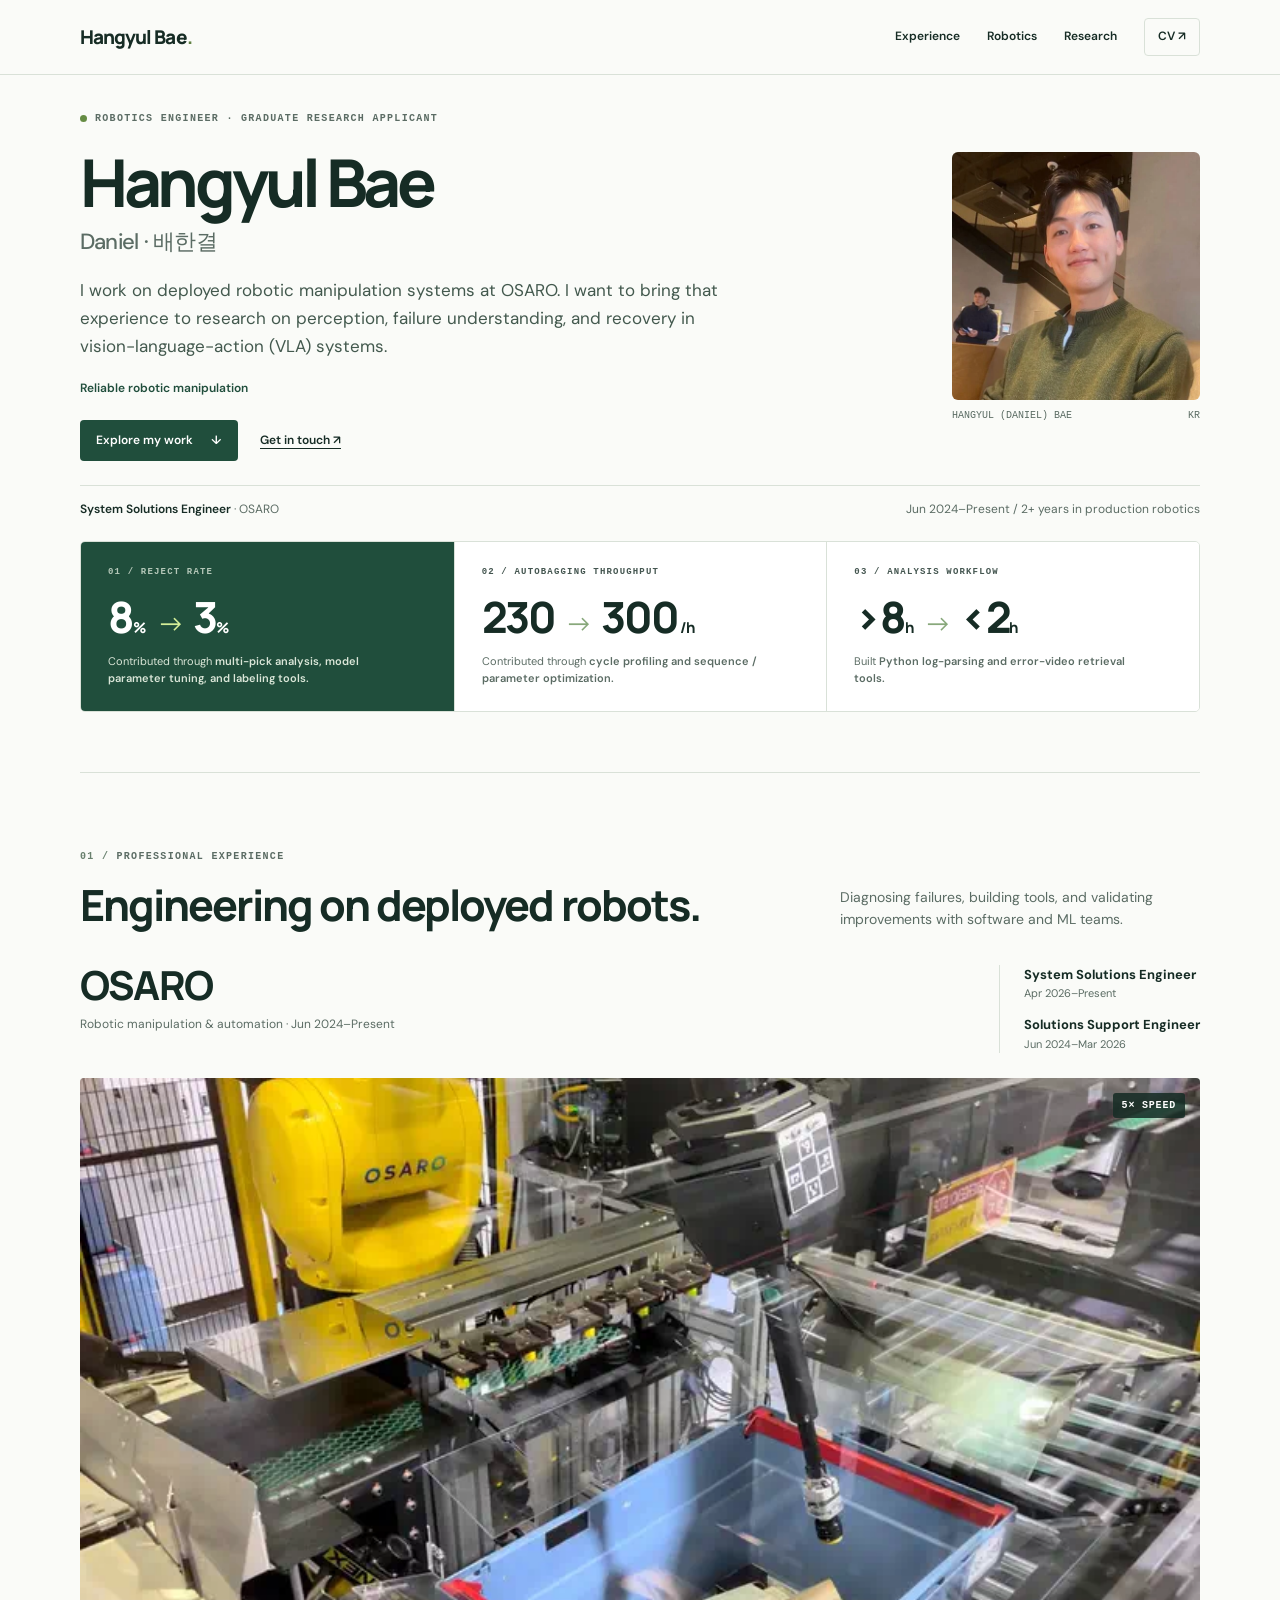
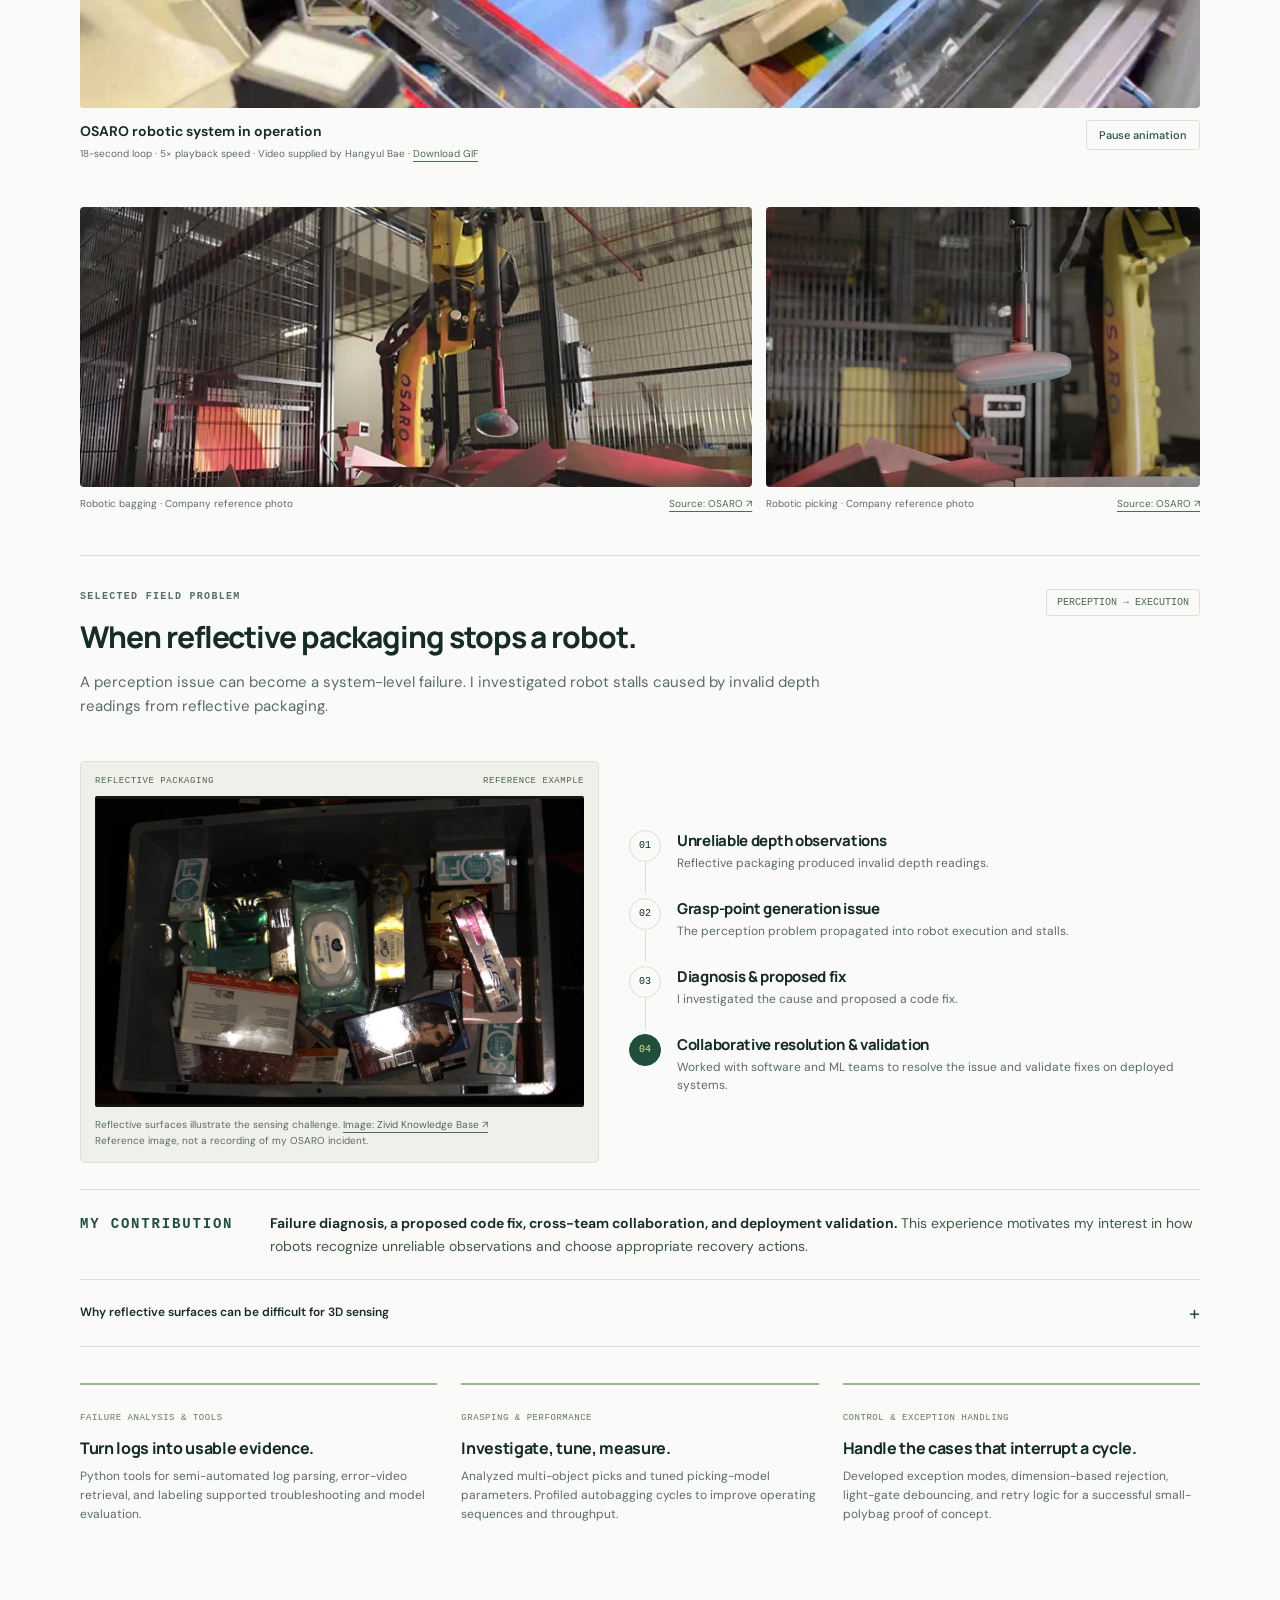
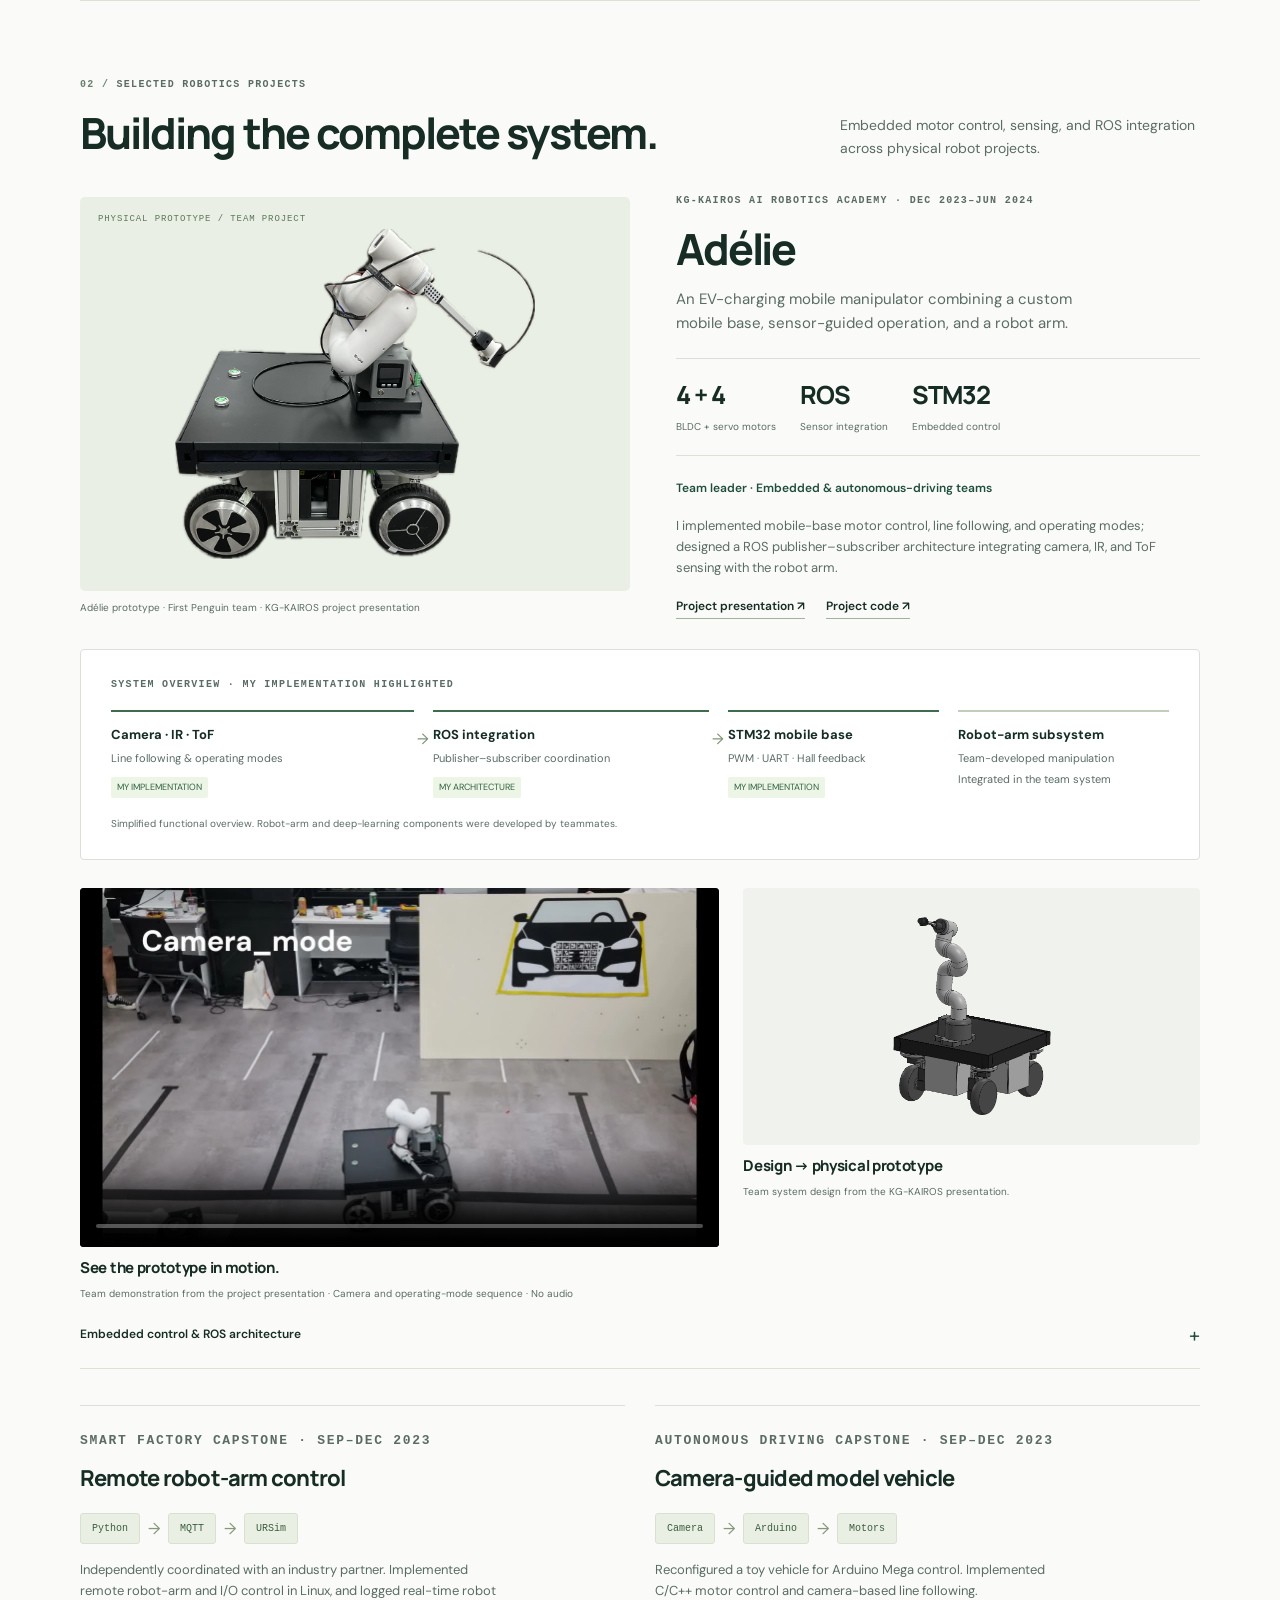
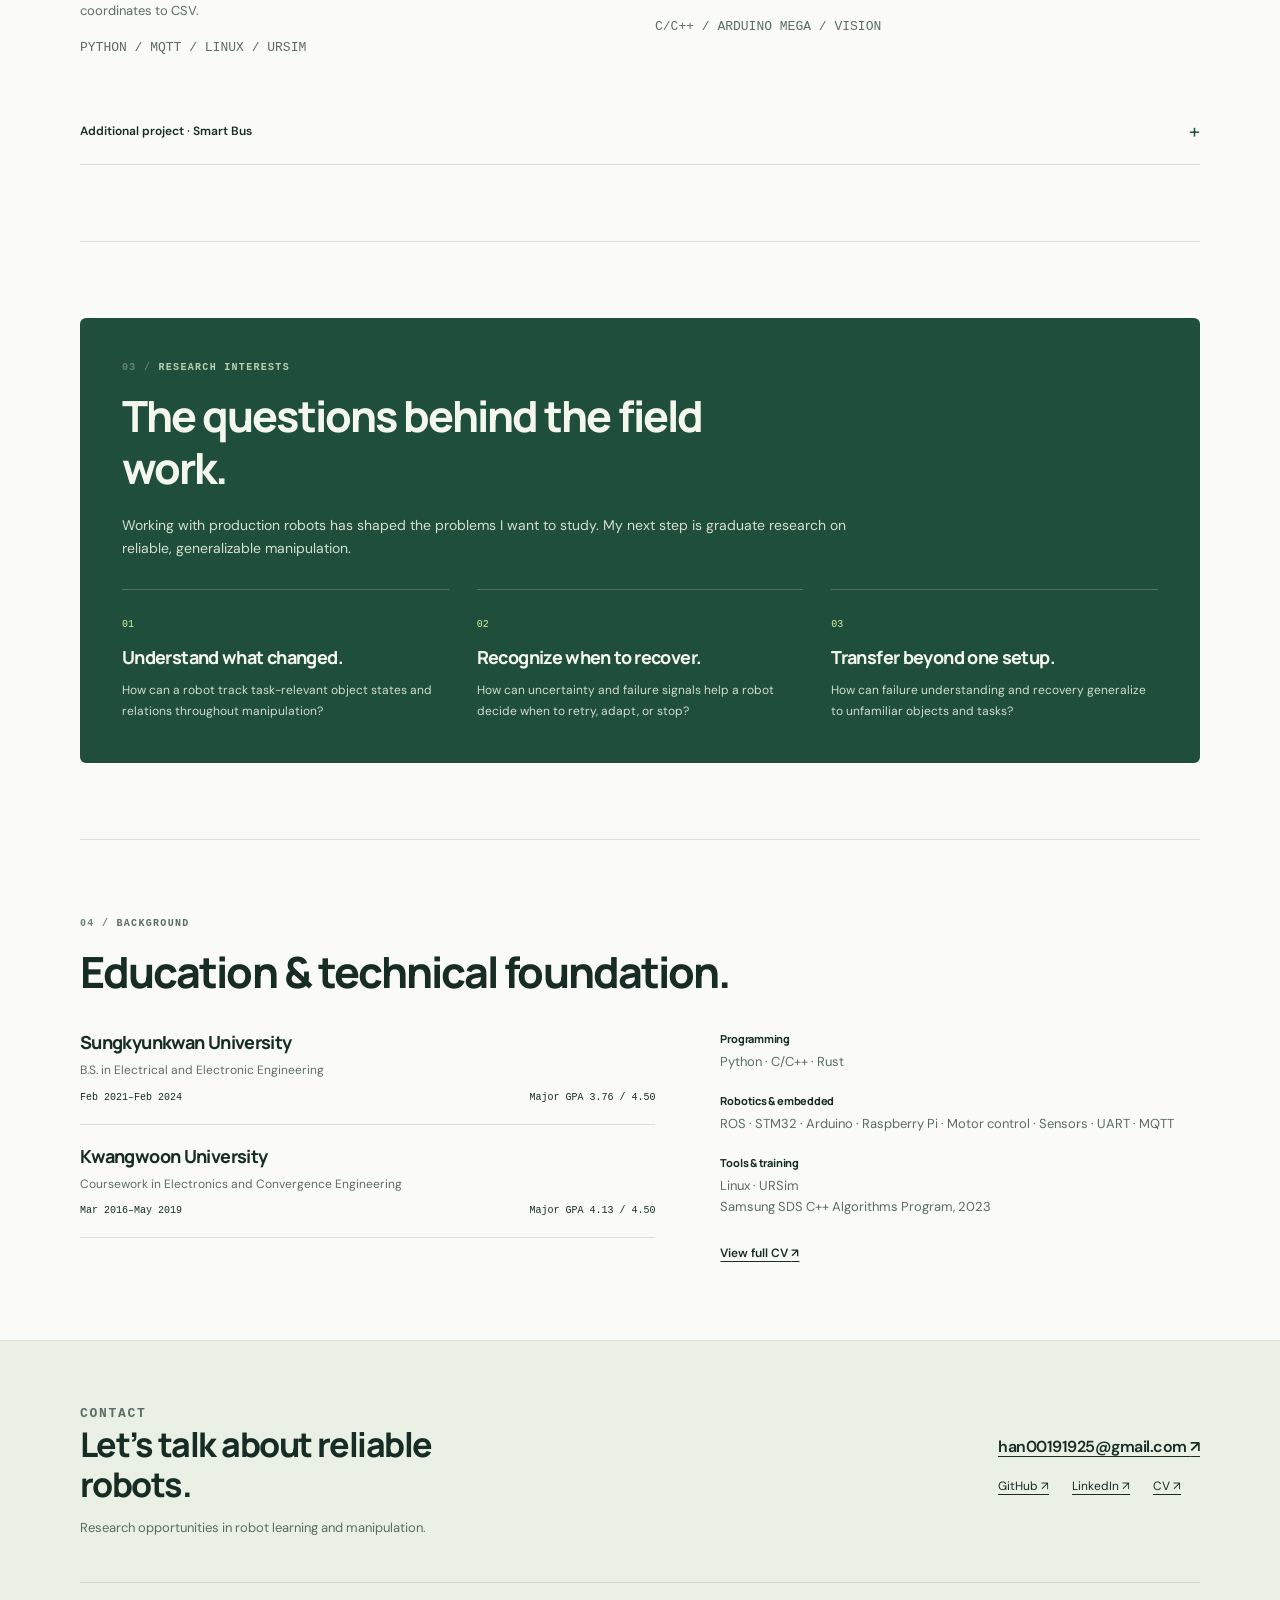
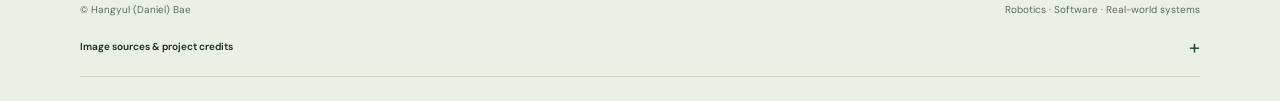
==== commit 5138d491: "Add 18-second OSARO introduction animation with playback controls" ====
--- a/index.html
+++ b/index.html
@@ -14,6 +14,7 @@
 
 <section class="section" id="experience"><div class="section-head"><div><p class="kicker"><span class="section-num">01 /</span> Professional experience</p><h2>Engineering on deployed robots.</h2></div><p>Diagnosing failures, building tools, and validating improvements with software and ML teams.</p></div>
 <div class="company-top"><div><h3 class="company-name">OSARO</h3><p class="company-meta">Robotic manipulation &amp; automation · Jun 2024–Present</p></div><div class="roles"><p><strong>System Solutions Engineer</strong><span>Apr 2026–Present</span></p><p><strong>Solutions Support Engineer</strong><span>Jun 2024–Mar 2026</span></p></div></div>
+<figure class="osaro-intro" data-gif-intro><div class="osaro-intro-visual"><picture><source type="image/webp" srcset="assets/osaro-intro-poster.webp" data-animated-src="assets/osaro-intro.webp"><img src="assets/osaro-intro-poster.webp" data-animated-src="assets/osaro-intro.gif" alt="OSARO robotic system repeatedly picking and transferring items inside an automated production cell" width="720" height="406" loading="lazy"></picture><span class="intro-speed">5× SPEED</span></div><figcaption class="osaro-intro-meta"><div><p class="intro-heading">OSARO robotic system in operation</p><p class="caption">18-second loop · 5× playback speed · Video supplied by Hangyul Bae · <a href="assets/osaro-intro.gif" download>Download GIF</a></p></div><button class="intro-toggle" type="button" aria-pressed="false" hidden>Play animation</button></figcaption></figure>
 <div class="company-photos"><figure><img src="assets/osaro-zenni-bagging.webp" alt="OSARO robotic bagging system in a production cell at Zenni Optical" width="720" height="404" loading="lazy"><figcaption class="caption"><span>Robotic bagging · Company reference photo</span><a href="https://www.osaro.com/blog/how-do-robotic-bagging-systems-work" target="_blank" rel="noopener noreferrer">Source: OSARO <span aria-hidden="true">↗</span></a></figcaption></figure><figure><img src="assets/osaro-zenni-picking.webp" alt="Close-up of an OSARO robot using suction to pick an item" width="720" height="407" loading="lazy"><figcaption class="caption"><span>Robotic picking · Company reference photo</span><a href="https://www.osaro.com/blog/what-to-look-for-in-flexible-robotic-picking-systems" target="_blank" rel="noopener noreferrer">Source: OSARO <span aria-hidden="true">↗</span></a></figcaption></figure></div>
 
 <article class="case"><div class="case-title"><div><p class="kicker">Selected field problem</p><h3>When reflective packaging stops a robot.</h3><p class="case-intro">A perception issue can become a system-level failure. I investigated robot stalls caused by invalid depth readings from reflective packaging.</p></div><span class="case-tag">PERCEPTION → EXECUTION</span></div>
@@ -36,4 +37,4 @@
 
 <section class="section" id="education"><div class="section-head"><div><p class="kicker"><span class="section-num">04 /</span> Background</p><h2>Education &amp; technical foundation.</h2></div></div><div class="background-grid"><div><article class="education-item"><h3>Sungkyunkwan University</h3><p>B.S. in Electrical and Electronic Engineering</p><div class="school-meta"><span>Feb 2021–Feb 2024</span><span>Major GPA 3.76 / 4.50</span></div></article><article class="education-item"><h3>Kwangwoon University</h3><p>Coursework in Electronics and Convergence Engineering</p><div class="school-meta"><span>Mar 2016–May 2019</span><span>Major GPA 4.13 / 4.50</span></div></article></div><div><div class="skill-group"><h4>Programming</h4><p>Python · C/C++ · Rust</p></div><div class="skill-group"><h4>Robotics &amp; embedded</h4><p>ROS · STM32 · Arduino · Raspberry Pi · Motor control · Sensors · UART · MQTT</p></div><div class="skill-group"><h4>Tools &amp; training</h4><p>Linux · URSim<br>Samsung SDS C++ Algorithms Program, 2023</p></div><a class="text-link" style="font-size:12px;font-weight:600" href="https://docs.google.com/document/d/1Lsef22eMFOwnUH5nZ8FyAiufPJwDx0nM/edit" target="_blank" rel="noopener noreferrer">View full CV <span aria-hidden="true">↗</span></a></div></div></section></div></main>
 
-<footer class="contact-section" id="contact"><div class="wrap"><div class="contact-row"><div><p class="kicker">Contact</p><h2>Let’s talk about reliable robots.</h2><p>Research opportunities in robot learning and manipulation.</p></div><div class="contact-info"><a class="contact-email" href="mailto:han00191925@gmail.com">han00191925@gmail.com <span aria-hidden="true">↗</span></a><div class="contact-links"><a href="https://github.com/Daniel-BHG" target="_blank" rel="noopener noreferrer">GitHub <span aria-hidden="true">↗</span></a><a href="https://www.linkedin.com/in/daniel-bae-68aa1a230/" target="_blank" rel="noopener noreferrer">LinkedIn <span aria-hidden="true">↗</span></a><a href="https://docs.google.com/document/d/1Lsef22eMFOwnUH5nZ8FyAiufPJwDx0nM/edit" target="_blank" rel="noopener noreferrer">CV <span aria-hidden="true">↗</span></a></div></div></div><div class="footer"><span>© Hangyul (Daniel) Bae</span><span>Robotics · Software · Real-world systems</span></div><details><summary class="credits-summary">Image sources &amp; project credits</summary><div class="credits-body"><ul><li>Profile photograph supplied by Hangyul Bae.</li><li>OSARO company reference photographs: <a href="https://www.osaro.com/blog/how-do-robotic-bagging-systems-work" target="_blank" rel="noopener noreferrer">robotic bagging</a> and <a href="https://www.osaro.com/blog/what-to-look-for-in-flexible-robotic-picking-systems" target="_blank" rel="noopener noreferrer">robotic picking</a>. These illustrate the company’s systems and are not presented as photographs of my specific deployment.</li><li>Reflective-packaging and missing-depth reference images: <a href="https://support.zivid.com/en/latest/camera/academy/applications/piece-picking/application-requirements.html" target="_blank" rel="noopener noreferrer">Zivid Knowledge Base</a> and <a href="https://support.zivid.com/en/2026.09/camera/support/how-to-deal-with-blooming-bright-spots-in-the-point-cloud.html" target="_blank" rel="noopener noreferrer">blooming demonstration</a>. © Zivid AS. Separate manufacturer examples, not incident data.</li><li>Adélie prototype, CAD, ROS diagram, and team video: First Penguin / KG-KAIROS <a href="https://docs.google.com/presentation/d/1Fp82x6R9tXRKJ5_VaKNEOsnwjA10qX60/edit" target="_blank" rel="noopener noreferrer">project presentation</a>. Team components and personal contributions are identified separately.</li></ul></div></details></div></footer></body></html>+<footer class="contact-section" id="contact"><div class="wrap"><div class="contact-row"><div><p class="kicker">Contact</p><h2>Let’s talk about reliable robots.</h2><p>Research opportunities in robot learning and manipulation.</p></div><div class="contact-info"><a class="contact-email" href="mailto:han00191925@gmail.com">han00191925@gmail.com <span aria-hidden="true">↗</span></a><div class="contact-links"><a href="https://github.com/Daniel-BHG" target="_blank" rel="noopener noreferrer">GitHub <span aria-hidden="true">↗</span></a><a href="https://www.linkedin.com/in/daniel-bae-68aa1a230/" target="_blank" rel="noopener noreferrer">LinkedIn <span aria-hidden="true">↗</span></a><a href="https://docs.google.com/document/d/1Lsef22eMFOwnUH5nZ8FyAiufPJwDx0nM/edit" target="_blank" rel="noopener noreferrer">CV <span aria-hidden="true">↗</span></a></div></div></div><div class="footer"><span>© Hangyul (Daniel) Bae</span><span>Robotics · Software · Real-world systems</span></div><details><summary class="credits-summary">Image sources &amp; project credits</summary><div class="credits-body"><ul><li>Profile photograph supplied by Hangyul Bae.</li><li>OSARO introduction animation: video supplied by Hangyul Bae, accelerated to 5× speed for an approximately 18-second loop.</li><li>OSARO company reference photographs: <a href="https://www.osaro.com/blog/how-do-robotic-bagging-systems-work" target="_blank" rel="noopener noreferrer">robotic bagging</a> and <a href="https://www.osaro.com/blog/what-to-look-for-in-flexible-robotic-picking-systems" target="_blank" rel="noopener noreferrer">robotic picking</a>. These illustrate the company’s systems and are not presented as photographs of my specific deployment.</li><li>Reflective-packaging and missing-depth reference images: <a href="https://support.zivid.com/en/latest/camera/academy/applications/piece-picking/application-requirements.html" target="_blank" rel="noopener noreferrer">Zivid Knowledge Base</a> and <a href="https://support.zivid.com/en/2026.09/camera/support/how-to-deal-with-blooming-bright-spots-in-the-point-cloud.html" target="_blank" rel="noopener noreferrer">blooming demonstration</a>. © Zivid AS. Separate manufacturer examples, not incident data.</li><li>Adélie prototype, CAD, ROS diagram, and team video: First Penguin / KG-KAIROS <a href="https://docs.google.com/presentation/d/1Fp82x6R9tXRKJ5_VaKNEOsnwjA10qX60/edit" target="_blank" rel="noopener noreferrer">project presentation</a>. Team components and personal contributions are identified separately.</li></ul></div></details></div></footer></body></html>
--- a/assets/style.css
+++ b/assets/style.css
@@ -11,3 +11,4 @@
 @media(max-width:650px){html{scroll-padding-top:90px}.wrap{width:calc(100% - 36px)}.nav{height:66px;gap:14px}.brand{font-size:17px}.nav-links{gap:15px}.nav-links a{font-size:10px}.nav-links .nav-research{display:none}.nav-cv{padding:6px 9px}.hero{position:relative;grid-template-columns:1fr 92px;gap:14px;align-items:start;padding:34px 0 25px}.hero-main{display:contents}.hero .kicker{grid-column:1;display:block;font-size:8px;letter-spacing:.06em;margin:0 0 14px;padding-right:0}.status-dot{display:none}.hero h1{grid-column:1;font-size:clamp(29px,9.2vw,36px);letter-spacing:-.065em;padding-right:0}.name-note{grid-column:1;font-size:16px;margin:0 0 7px}.profile{position:absolute;top:35px;right:0;width:90px}.profile-photo{width:90px;border-radius:4px}.profile figcaption{display:none}.hero-intro{grid-column:1/-1;font-size:14px;margin-top:6px;line-height:1.65}.focus-line{grid-column:1/-1;font-size:10px;margin:0}.hero-actions{grid-column:1/-1;margin-top:3px;gap:20px;font-size:11px}.button{padding:10px 14px}.hero-subline{display:block;font-size:10px;padding:12px 0 19px}.hero-subline>span{display:block}.hero-subline>span+span{margin-top:4px}.metrics{grid-template-columns:1fr;margin-bottom:38px}.metric{padding:17px 20px;display:grid;grid-template-columns:1fr 1fr;gap:4px 15px;align-items:center}.metric+.metric{border-left:0;border-top:1px solid var(--line)}.metric .kicker{grid-column:1;font-size:8px;margin:0}.metric-value{grid-column:1;font-size:31px;margin-top:4px}.metric p{grid-column:2;grid-row:1/3;font-size:10px;line-height:1.6;margin:0}.metric .unit{font-size:13px}.section{padding:45px 0}.section-head{display:block;margin-bottom:26px}.section-head>p{margin-top:16px;font-size:13px;max-width:100%}.kicker{font-size:9px;margin-bottom:11px}h2{font-size:31px}.company-top{grid-template-columns:1fr;gap:20px}.company-name{font-size:35px}.roles{display:grid;grid-template-columns:1fr 1fr;gap:14px;padding-left:14px}.roles p{margin:0}.roles strong{font-size:11px}.roles span{font-size:10px}.company-photos{gap:10px;grid-template-columns:1.25fr 1fr}.company-photos img{height:145px}.company-photos .caption{display:block;font-size:8px}.company-photos .caption>a{display:block}.case{margin-top:30px;padding-top:24px}.case-title{display:block;margin-bottom:20px}.case-title h3{font-size:26px}.case-tag{display:inline-block;margin-top:15px;font-size:8px}.case-intro{font-size:13px}.failure-layout{grid-template-columns:1fr;gap:15px}.reference-photo{padding:12px}.reference-label{font-size:8px}.flow-step h4{font-size:15px}.flow-step p{font-size:12px}.flow-step{padding:12px 0}.contribution{grid-template-columns:1fr;gap:12px;padding:20px 0;margin-top:18px}.contribution p{font-size:13px}.depth-reference{grid-template-columns:1fr;gap:15px;padding:15px}.depth-reference img{height:230px;margin:auto}.work-strip{grid-template-columns:1fr;gap:22px;margin-top:28px}.work-strip h4{margin:7px 0;font-size:17px}.work-strip p{font-size:13px}.project-hero{grid-template-columns:1fr;gap:24px}.project-image{min-height:0;padding:28px 25px 20px}.project-image img{height:295px}.project-info h3{font-size:39px}.project-deck{font-size:14px}.project-facts{justify-content:space-between}.project-facts strong{font-size:26px}.project-info .role-copy{font-size:13px}.robot-system{padding:21px;margin-top:25px}.system-row{grid-template-columns:1fr;gap:14px}.system-node{padding-top:12px;padding-bottom:6px}.system-node:not(:last-child):after{content:'↓';top:auto;bottom:-14px;right:6px}.system-node strong{font-size:13px}.system-node span{font-size:11px}.owned{margin-top:7px!important}.project-media{grid-template-columns:1fr;gap:24px}.media-side{aspect-ratio:1.7}.media-side img{max-height:190px}.other-projects{grid-template-columns:1fr;gap:0;margin-top:25px}.other-project{padding:24px 0 8px}.other-project h3{font-size:22px}.mini-flow{gap:7px}.mini-flow span{padding:9px;font-size:9px}.research{padding:27px 23px}.research h2{font-size:29px}.research-intro{font-size:13px;margin:20px 0 26px}.research-questions{grid-template-columns:1fr;gap:24px}.research-questions h3{font-size:19px;margin:10px 0}.research-questions p{font-size:13px}.fit{padding:23px}.fit h3{font-size:23px}.fit>p:not(.kicker){font-size:13px}.background-grid{grid-template-columns:1fr;gap:30px}.education-item h3{font-size:17px}.contact-row{display:block}.contact-row h2{font-size:31px}.contact-info{margin-top:27px}.contact-email{font-size:18px}.footer{margin-top:30px;font-size:9px;gap:20px}.contact-section{padding-top:35px}.credits-body{font-size:10px}.text-links{font-size:11px;gap:18px}}
 @media(prefers-reduced-motion:reduce){html{scroll-behavior:auto}*{animation:none!important;transition:none!important}}
 @media print{.site-header{position:static}.nav-links,.hero-actions,.contact-section details,video{display:none}.wrap{width:100%}.section{padding:25px 0}.hero{padding:20px 0}.metrics{margin-bottom:25px}.research{background:#eee;color:#111}.research p,.research .kicker,.research-questions p{color:#333}body{font-size:11px}a{text-decoration:none}.section,.case,.project-hero{break-inside:avoid}}
+.osaro-intro{margin:8px 0 28px}.osaro-intro-visual{position:relative;background:#e9eee6;border-radius:4px;overflow:hidden}.osaro-intro img{display:block;width:100%;height:auto;aspect-ratio:16/9;object-fit:cover}.intro-speed{position:absolute;top:15px;right:15px;background:rgba(22,44,37,.86);color:#fff;font:600 10px var(--mono);padding:7px 9px;letter-spacing:.08em;border-radius:3px}.osaro-intro-meta{display:flex;justify-content:space-between;align-items:start;gap:18px;margin-top:12px}.intro-heading{font-size:14px;font-weight:650;margin:0}.osaro-intro-meta .caption{margin-top:3px}.intro-toggle{background:transparent;border:1px solid var(--line);padding:7px 12px;border-radius:3px;font:500 11px 'DM Sans',Arial,sans-serif;color:var(--green);cursor:pointer;white-space:nowrap}.intro-toggle:hover{background:var(--soft)}.intro-toggle[hidden]{display:none}@media(max-width:650px){.intro-speed{top:10px;right:10px;font-size:8px;padding:5px 7px}.intro-heading{font-size:12px}.osaro-intro-meta .caption{font-size:9px}.intro-toggle{font-size:10px;padding:6px 8px}.osaro-intro-meta{gap:10px}}
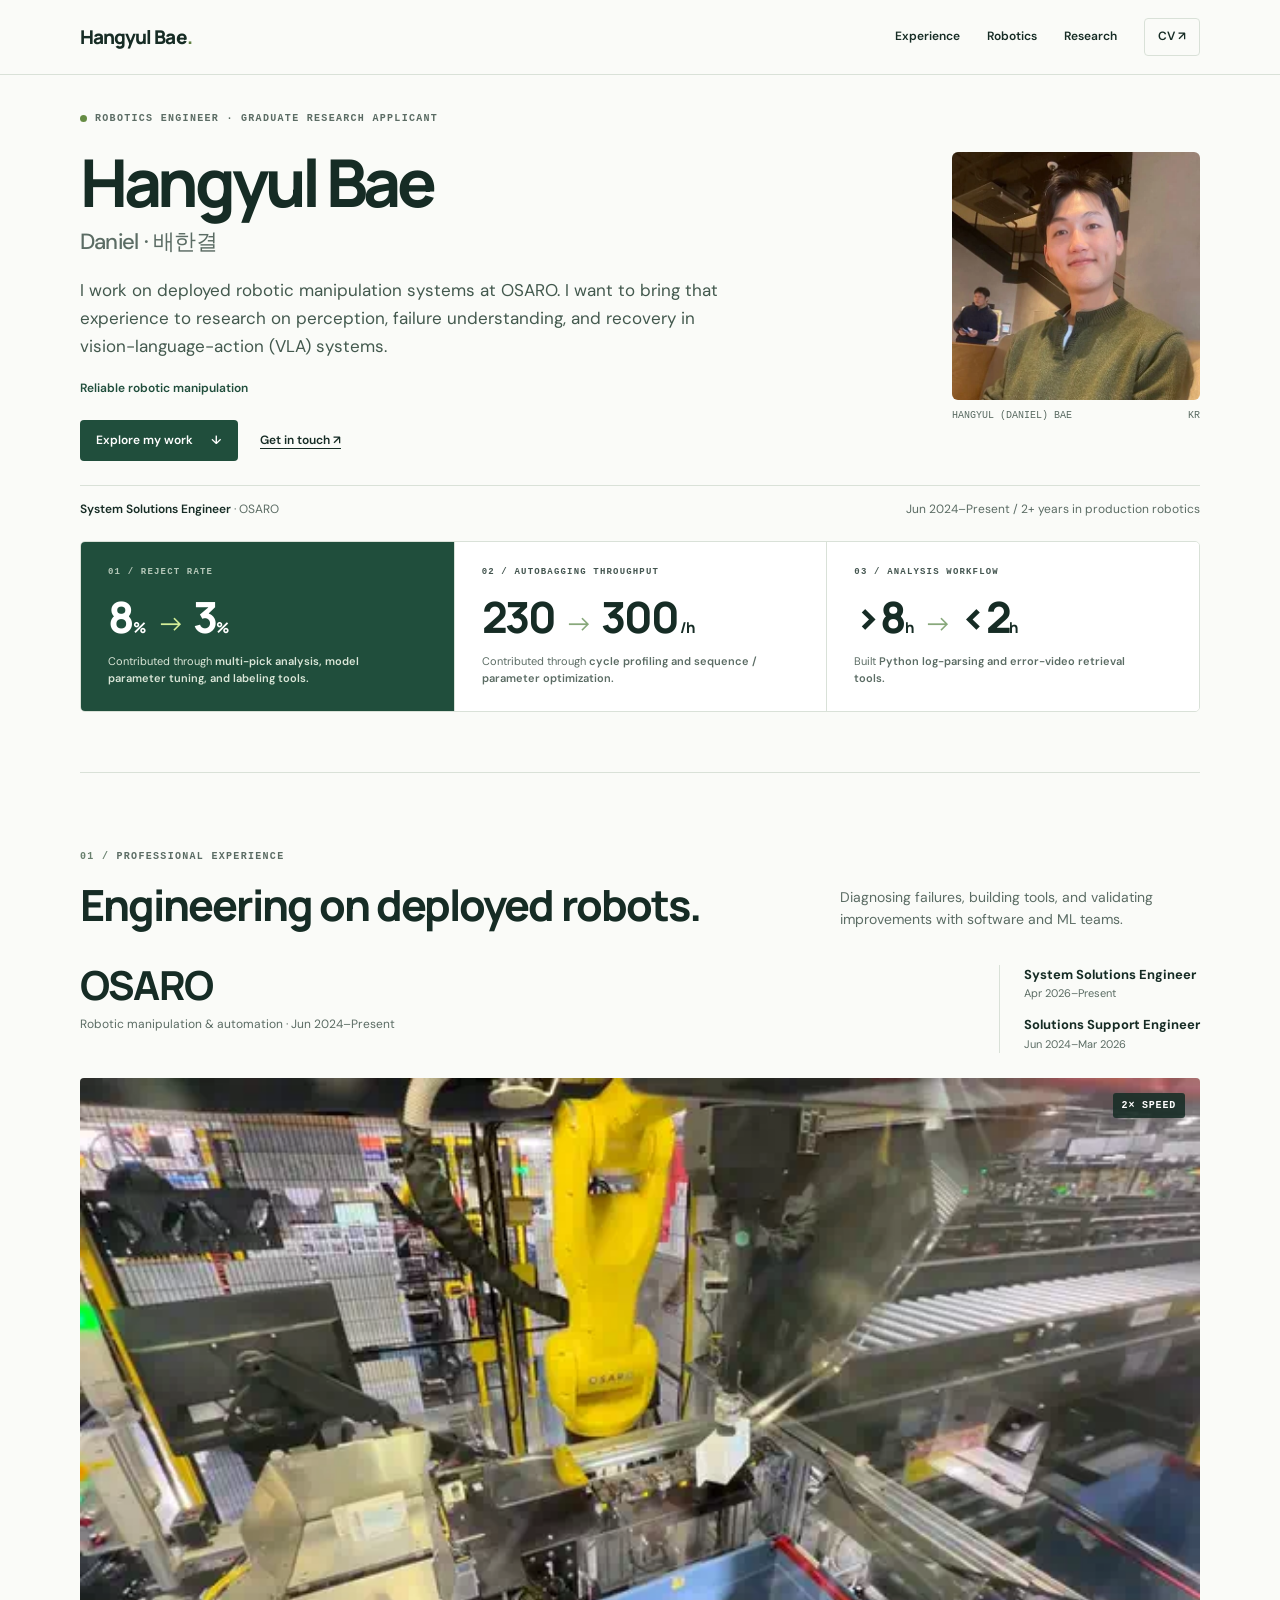
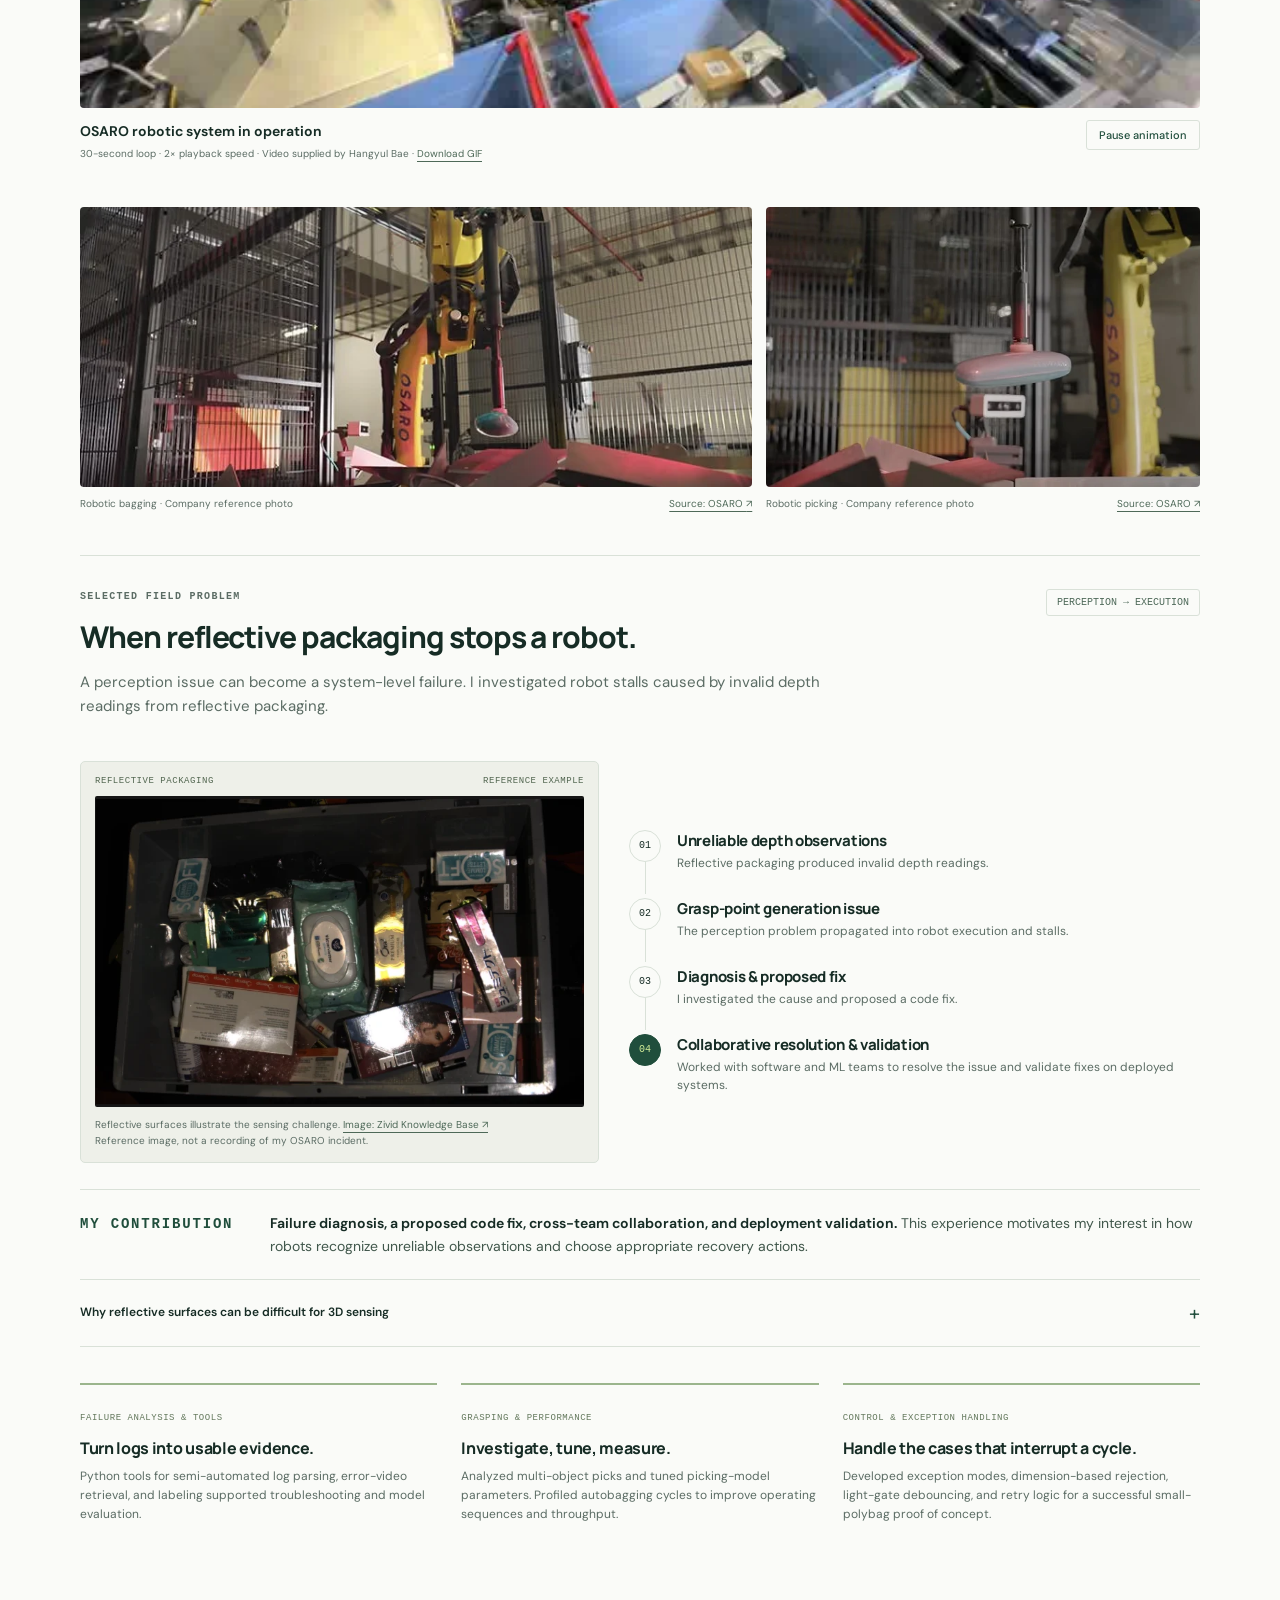
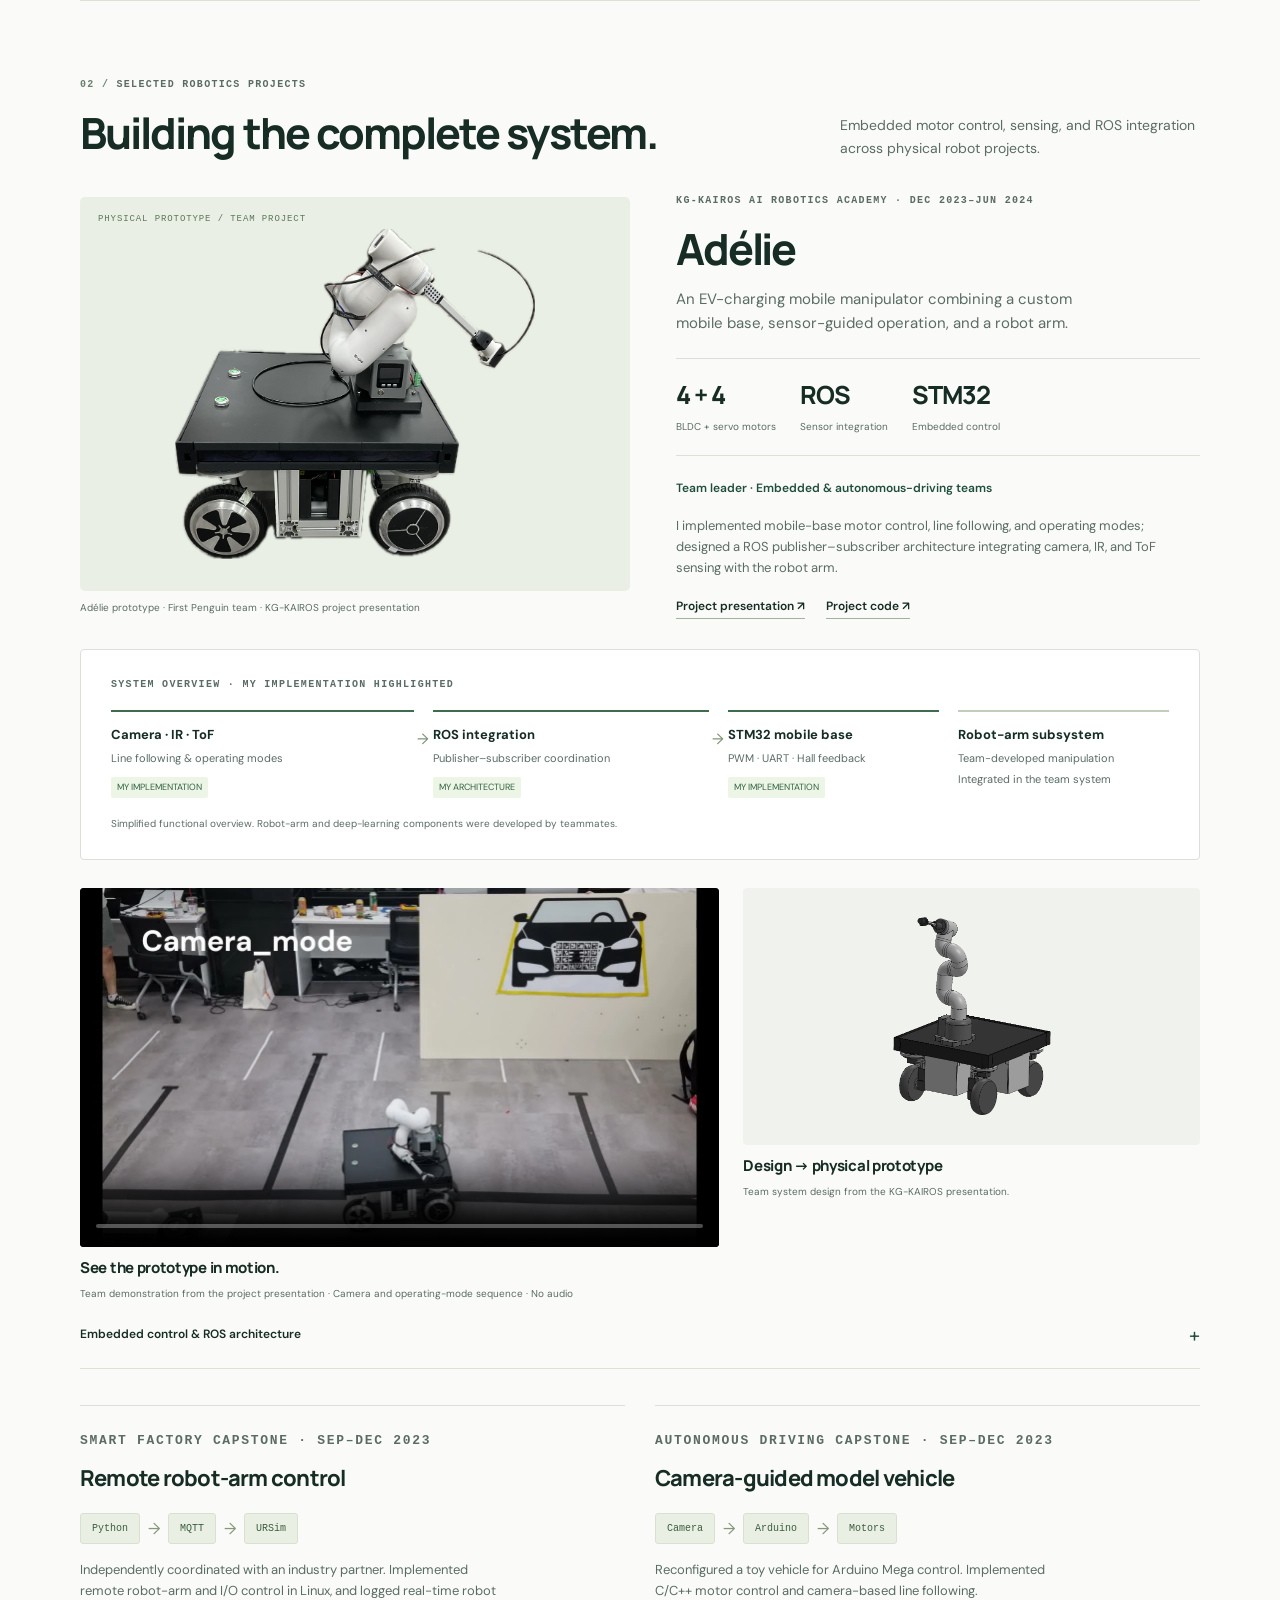
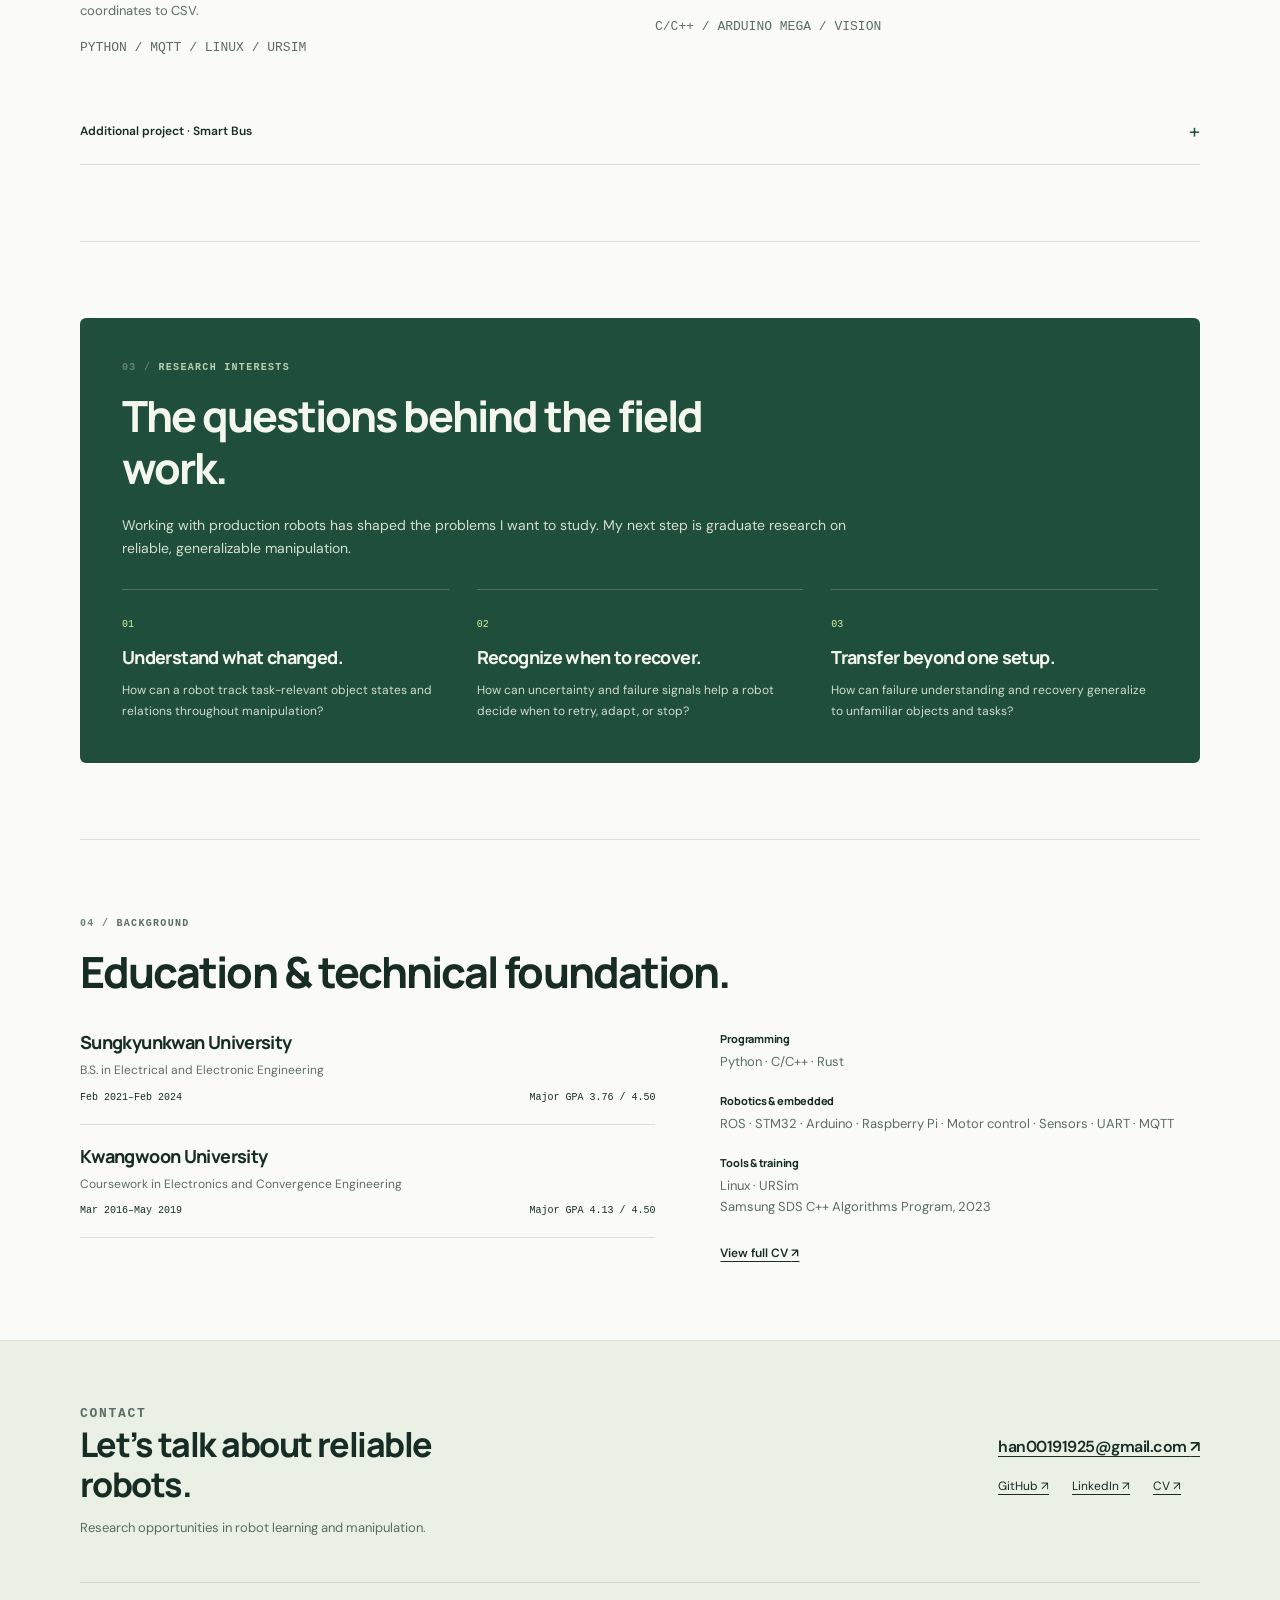
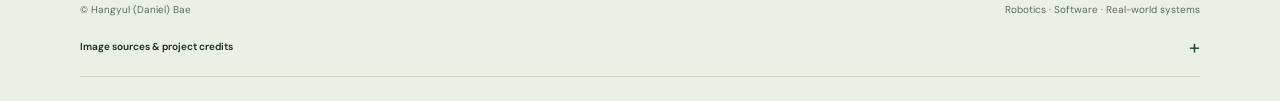
==== commit b5a3cce2: "Replace OSARO introduction with new 2x-speed footage" ====
--- a/index.html
+++ b/index.html
@@ -14,7 +14,7 @@
 
 <section class="section" id="experience"><div class="section-head"><div><p class="kicker"><span class="section-num">01 /</span> Professional experience</p><h2>Engineering on deployed robots.</h2></div><p>Diagnosing failures, building tools, and validating improvements with software and ML teams.</p></div>
 <div class="company-top"><div><h3 class="company-name">OSARO</h3><p class="company-meta">Robotic manipulation &amp; automation · Jun 2024–Present</p></div><div class="roles"><p><strong>System Solutions Engineer</strong><span>Apr 2026–Present</span></p><p><strong>Solutions Support Engineer</strong><span>Jun 2024–Mar 2026</span></p></div></div>
-<figure class="osaro-intro" data-gif-intro><div class="osaro-intro-visual"><picture><source type="image/webp" srcset="assets/osaro-intro-poster.webp" data-animated-src="assets/osaro-intro.webp"><img src="assets/osaro-intro-poster.webp" data-animated-src="assets/osaro-intro.gif" alt="OSARO robotic system repeatedly picking and transferring items inside an automated production cell" width="720" height="406" loading="lazy"></picture><span class="intro-speed">5× SPEED</span></div><figcaption class="osaro-intro-meta"><div><p class="intro-heading">OSARO robotic system in operation</p><p class="caption">18-second loop · 5× playback speed · Video supplied by Hangyul Bae · <a href="assets/osaro-intro.gif" download>Download GIF</a></p></div><button class="intro-toggle" type="button" aria-pressed="false" hidden>Play animation</button></figcaption></figure>
+<figure class="osaro-intro" data-gif-intro><div class="osaro-intro-visual"><picture><source type="image/webp" srcset="assets/osaro-intro-poster.webp?v=2" data-animated-src="assets/osaro-intro.webp?v=2"><img src="assets/osaro-intro-poster.webp?v=2" data-animated-src="assets/osaro-intro.gif?v=2" alt="OSARO robotic system repeatedly picking and transferring items inside an automated production cell" width="720" height="406" loading="lazy"></picture><span class="intro-speed">2× SPEED</span></div><figcaption class="osaro-intro-meta"><div><p class="intro-heading">OSARO robotic system in operation</p><p class="caption">30-second loop · 2× playback speed · Video supplied by Hangyul Bae · <a href="assets/osaro-intro.gif?v=2" download>Download GIF</a></p></div><button class="intro-toggle" type="button" aria-pressed="false" hidden>Play animation</button></figcaption></figure>
 <div class="company-photos"><figure><img src="assets/osaro-zenni-bagging.webp" alt="OSARO robotic bagging system in a production cell at Zenni Optical" width="720" height="404" loading="lazy"><figcaption class="caption"><span>Robotic bagging · Company reference photo</span><a href="https://www.osaro.com/blog/how-do-robotic-bagging-systems-work" target="_blank" rel="noopener noreferrer">Source: OSARO <span aria-hidden="true">↗</span></a></figcaption></figure><figure><img src="assets/osaro-zenni-picking.webp" alt="Close-up of an OSARO robot using suction to pick an item" width="720" height="407" loading="lazy"><figcaption class="caption"><span>Robotic picking · Company reference photo</span><a href="https://www.osaro.com/blog/what-to-look-for-in-flexible-robotic-picking-systems" target="_blank" rel="noopener noreferrer">Source: OSARO <span aria-hidden="true">↗</span></a></figcaption></figure></div>
 
 <article class="case"><div class="case-title"><div><p class="kicker">Selected field problem</p><h3>When reflective packaging stops a robot.</h3><p class="case-intro">A perception issue can become a system-level failure. I investigated robot stalls caused by invalid depth readings from reflective packaging.</p></div><span class="case-tag">PERCEPTION → EXECUTION</span></div>
@@ -37,4 +37,4 @@
 
 <section class="section" id="education"><div class="section-head"><div><p class="kicker"><span class="section-num">04 /</span> Background</p><h2>Education &amp; technical foundation.</h2></div></div><div class="background-grid"><div><article class="education-item"><h3>Sungkyunkwan University</h3><p>B.S. in Electrical and Electronic Engineering</p><div class="school-meta"><span>Feb 2021–Feb 2024</span><span>Major GPA 3.76 / 4.50</span></div></article><article class="education-item"><h3>Kwangwoon University</h3><p>Coursework in Electronics and Convergence Engineering</p><div class="school-meta"><span>Mar 2016–May 2019</span><span>Major GPA 4.13 / 4.50</span></div></article></div><div><div class="skill-group"><h4>Programming</h4><p>Python · C/C++ · Rust</p></div><div class="skill-group"><h4>Robotics &amp; embedded</h4><p>ROS · STM32 · Arduino · Raspberry Pi · Motor control · Sensors · UART · MQTT</p></div><div class="skill-group"><h4>Tools &amp; training</h4><p>Linux · URSim<br>Samsung SDS C++ Algorithms Program, 2023</p></div><a class="text-link" style="font-size:12px;font-weight:600" href="https://docs.google.com/document/d/1Lsef22eMFOwnUH5nZ8FyAiufPJwDx0nM/edit" target="_blank" rel="noopener noreferrer">View full CV <span aria-hidden="true">↗</span></a></div></div></section></div></main>
 
-<footer class="contact-section" id="contact"><div class="wrap"><div class="contact-row"><div><p class="kicker">Contact</p><h2>Let’s talk about reliable robots.</h2><p>Research opportunities in robot learning and manipulation.</p></div><div class="contact-info"><a class="contact-email" href="mailto:han00191925@gmail.com">han00191925@gmail.com <span aria-hidden="true">↗</span></a><div class="contact-links"><a href="https://github.com/Daniel-BHG" target="_blank" rel="noopener noreferrer">GitHub <span aria-hidden="true">↗</span></a><a href="https://www.linkedin.com/in/daniel-bae-68aa1a230/" target="_blank" rel="noopener noreferrer">LinkedIn <span aria-hidden="true">↗</span></a><a href="https://docs.google.com/document/d/1Lsef22eMFOwnUH5nZ8FyAiufPJwDx0nM/edit" target="_blank" rel="noopener noreferrer">CV <span aria-hidden="true">↗</span></a></div></div></div><div class="footer"><span>© Hangyul (Daniel) Bae</span><span>Robotics · Software · Real-world systems</span></div><details><summary class="credits-summary">Image sources &amp; project credits</summary><div class="credits-body"><ul><li>Profile photograph supplied by Hangyul Bae.</li><li>OSARO introduction animation: video supplied by Hangyul Bae, accelerated to 5× speed for an approximately 18-second loop.</li><li>OSARO company reference photographs: <a href="https://www.osaro.com/blog/how-do-robotic-bagging-systems-work" target="_blank" rel="noopener noreferrer">robotic bagging</a> and <a href="https://www.osaro.com/blog/what-to-look-for-in-flexible-robotic-picking-systems" target="_blank" rel="noopener noreferrer">robotic picking</a>. These illustrate the company’s systems and are not presented as photographs of my specific deployment.</li><li>Reflective-packaging and missing-depth reference images: <a href="https://support.zivid.com/en/latest/camera/academy/applications/piece-picking/application-requirements.html" target="_blank" rel="noopener noreferrer">Zivid Knowledge Base</a> and <a href="https://support.zivid.com/en/2026.09/camera/support/how-to-deal-with-blooming-bright-spots-in-the-point-cloud.html" target="_blank" rel="noopener noreferrer">blooming demonstration</a>. © Zivid AS. Separate manufacturer examples, not incident data.</li><li>Adélie prototype, CAD, ROS diagram, and team video: First Penguin / KG-KAIROS <a href="https://docs.google.com/presentation/d/1Fp82x6R9tXRKJ5_VaKNEOsnwjA10qX60/edit" target="_blank" rel="noopener noreferrer">project presentation</a>. Team components and personal contributions are identified separately.</li></ul></div></details></div></footer></body></html>+<footer class="contact-section" id="contact"><div class="wrap"><div class="contact-row"><div><p class="kicker">Contact</p><h2>Let’s talk about reliable robots.</h2><p>Research opportunities in robot learning and manipulation.</p></div><div class="contact-info"><a class="contact-email" href="mailto:han00191925@gmail.com">han00191925@gmail.com <span aria-hidden="true">↗</span></a><div class="contact-links"><a href="https://github.com/Daniel-BHG" target="_blank" rel="noopener noreferrer">GitHub <span aria-hidden="true">↗</span></a><a href="https://www.linkedin.com/in/daniel-bae-68aa1a230/" target="_blank" rel="noopener noreferrer">LinkedIn <span aria-hidden="true">↗</span></a><a href="https://docs.google.com/document/d/1Lsef22eMFOwnUH5nZ8FyAiufPJwDx0nM/edit" target="_blank" rel="noopener noreferrer">CV <span aria-hidden="true">↗</span></a></div></div></div><div class="footer"><span>© Hangyul (Daniel) Bae</span><span>Robotics · Software · Real-world systems</span></div><details><summary class="credits-summary">Image sources &amp; project credits</summary><div class="credits-body"><ul><li>Profile photograph supplied by Hangyul Bae.</li><li>OSARO introduction animation: video supplied by Hangyul Bae, accelerated to 2× speed for an approximately 30-second loop.</li><li>OSARO company reference photographs: <a href="https://www.osaro.com/blog/how-do-robotic-bagging-systems-work" target="_blank" rel="noopener noreferrer">robotic bagging</a> and <a href="https://www.osaro.com/blog/what-to-look-for-in-flexible-robotic-picking-systems" target="_blank" rel="noopener noreferrer">robotic picking</a>. These illustrate the company’s systems and are not presented as photographs of my specific deployment.</li><li>Reflective-packaging and missing-depth reference images: <a href="https://support.zivid.com/en/latest/camera/academy/applications/piece-picking/application-requirements.html" target="_blank" rel="noopener noreferrer">Zivid Knowledge Base</a> and <a href="https://support.zivid.com/en/2026.09/camera/support/how-to-deal-with-blooming-bright-spots-in-the-point-cloud.html" target="_blank" rel="noopener noreferrer">blooming demonstration</a>. © Zivid AS. Separate manufacturer examples, not incident data.</li><li>Adélie prototype, CAD, ROS diagram, and team video: First Penguin / KG-KAIROS <a href="https://docs.google.com/presentation/d/1Fp82x6R9tXRKJ5_VaKNEOsnwjA10qX60/edit" target="_blank" rel="noopener noreferrer">project presentation</a>. Team components and personal contributions are identified separately.</li></ul></div></details></div></footer></body></html>
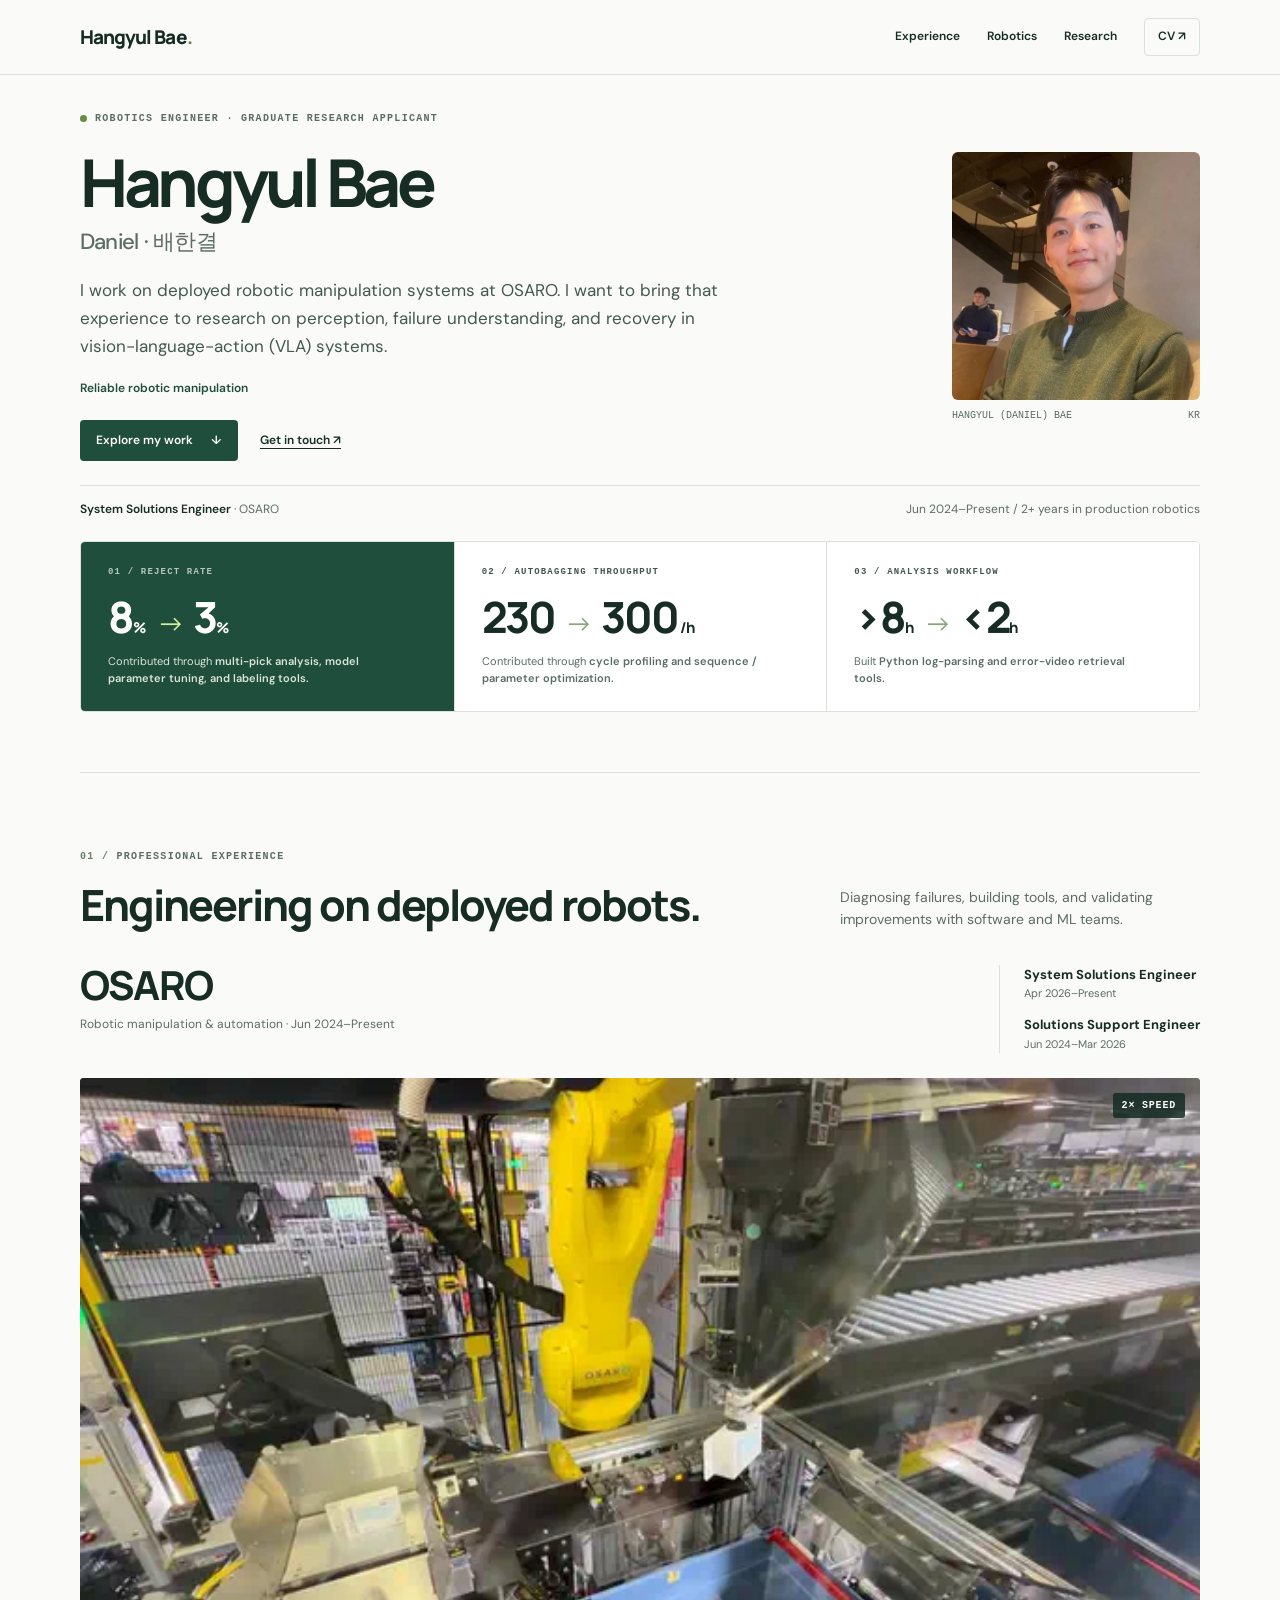
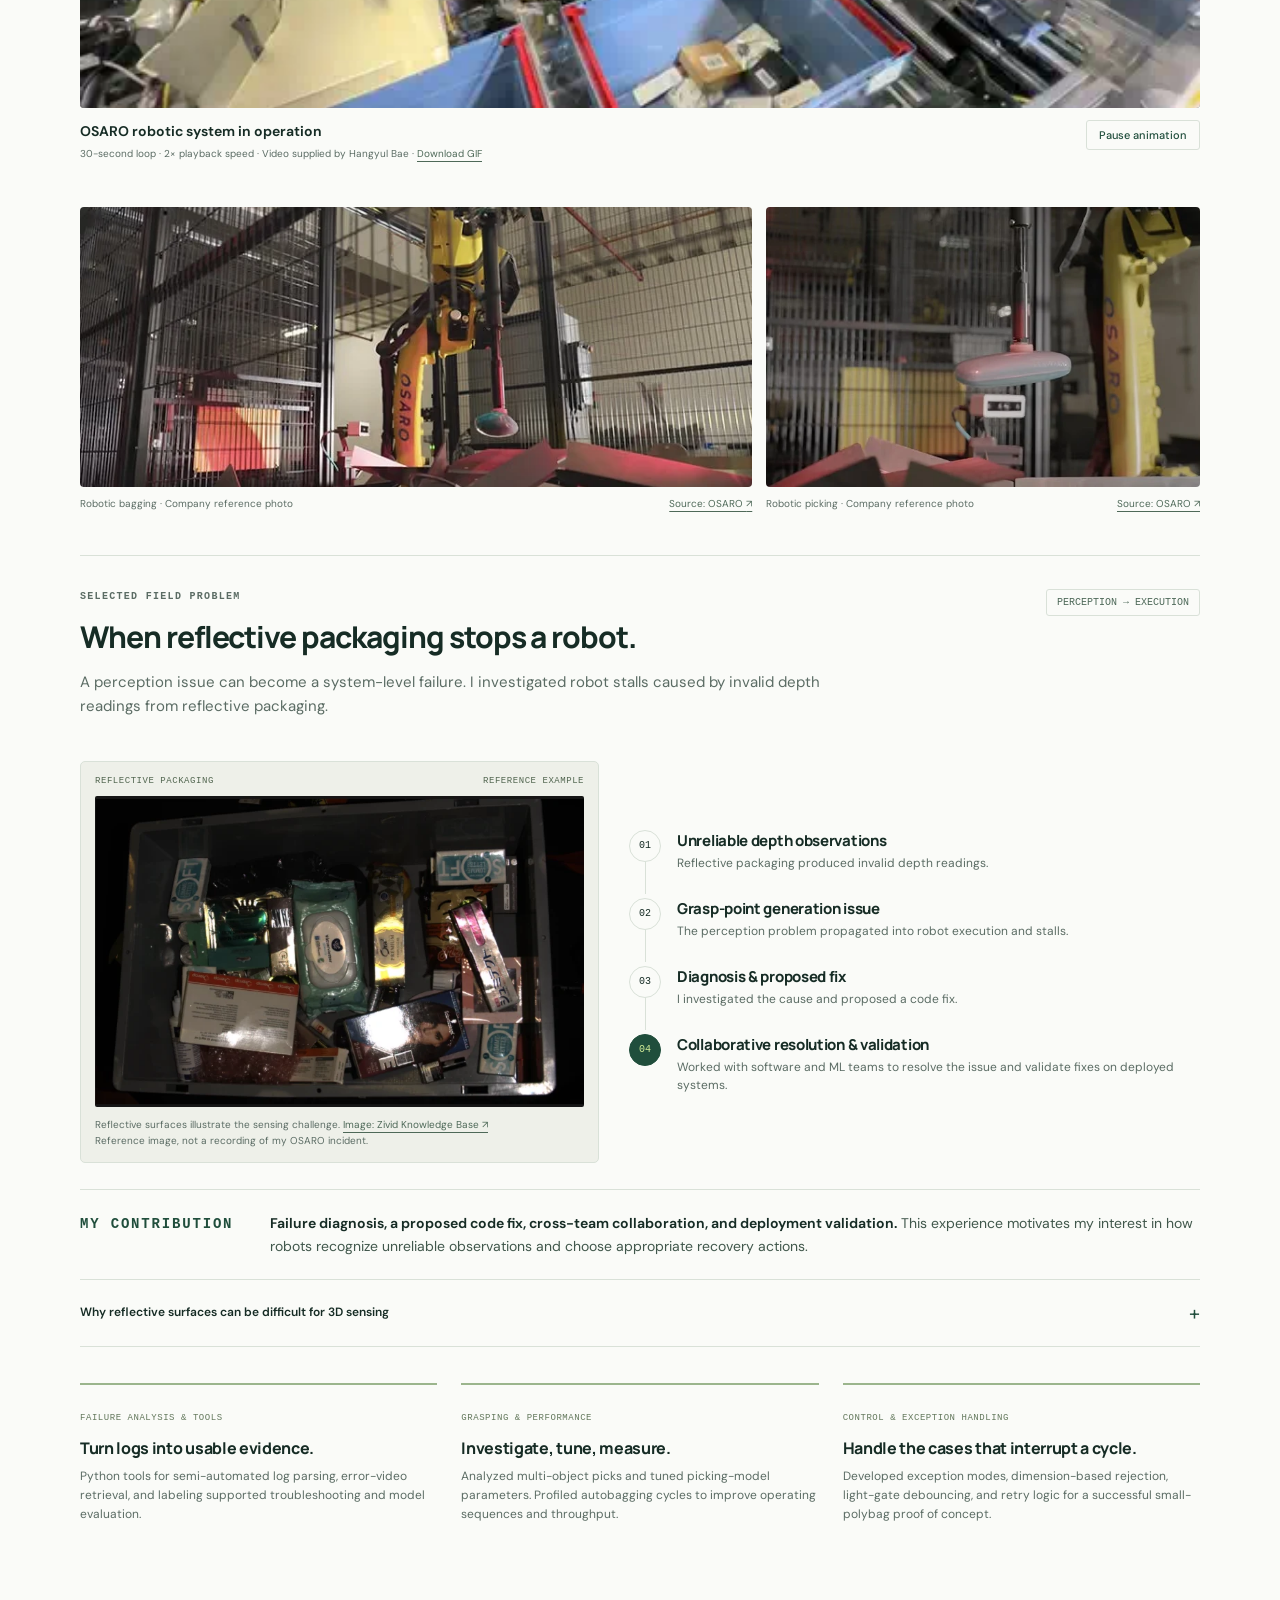
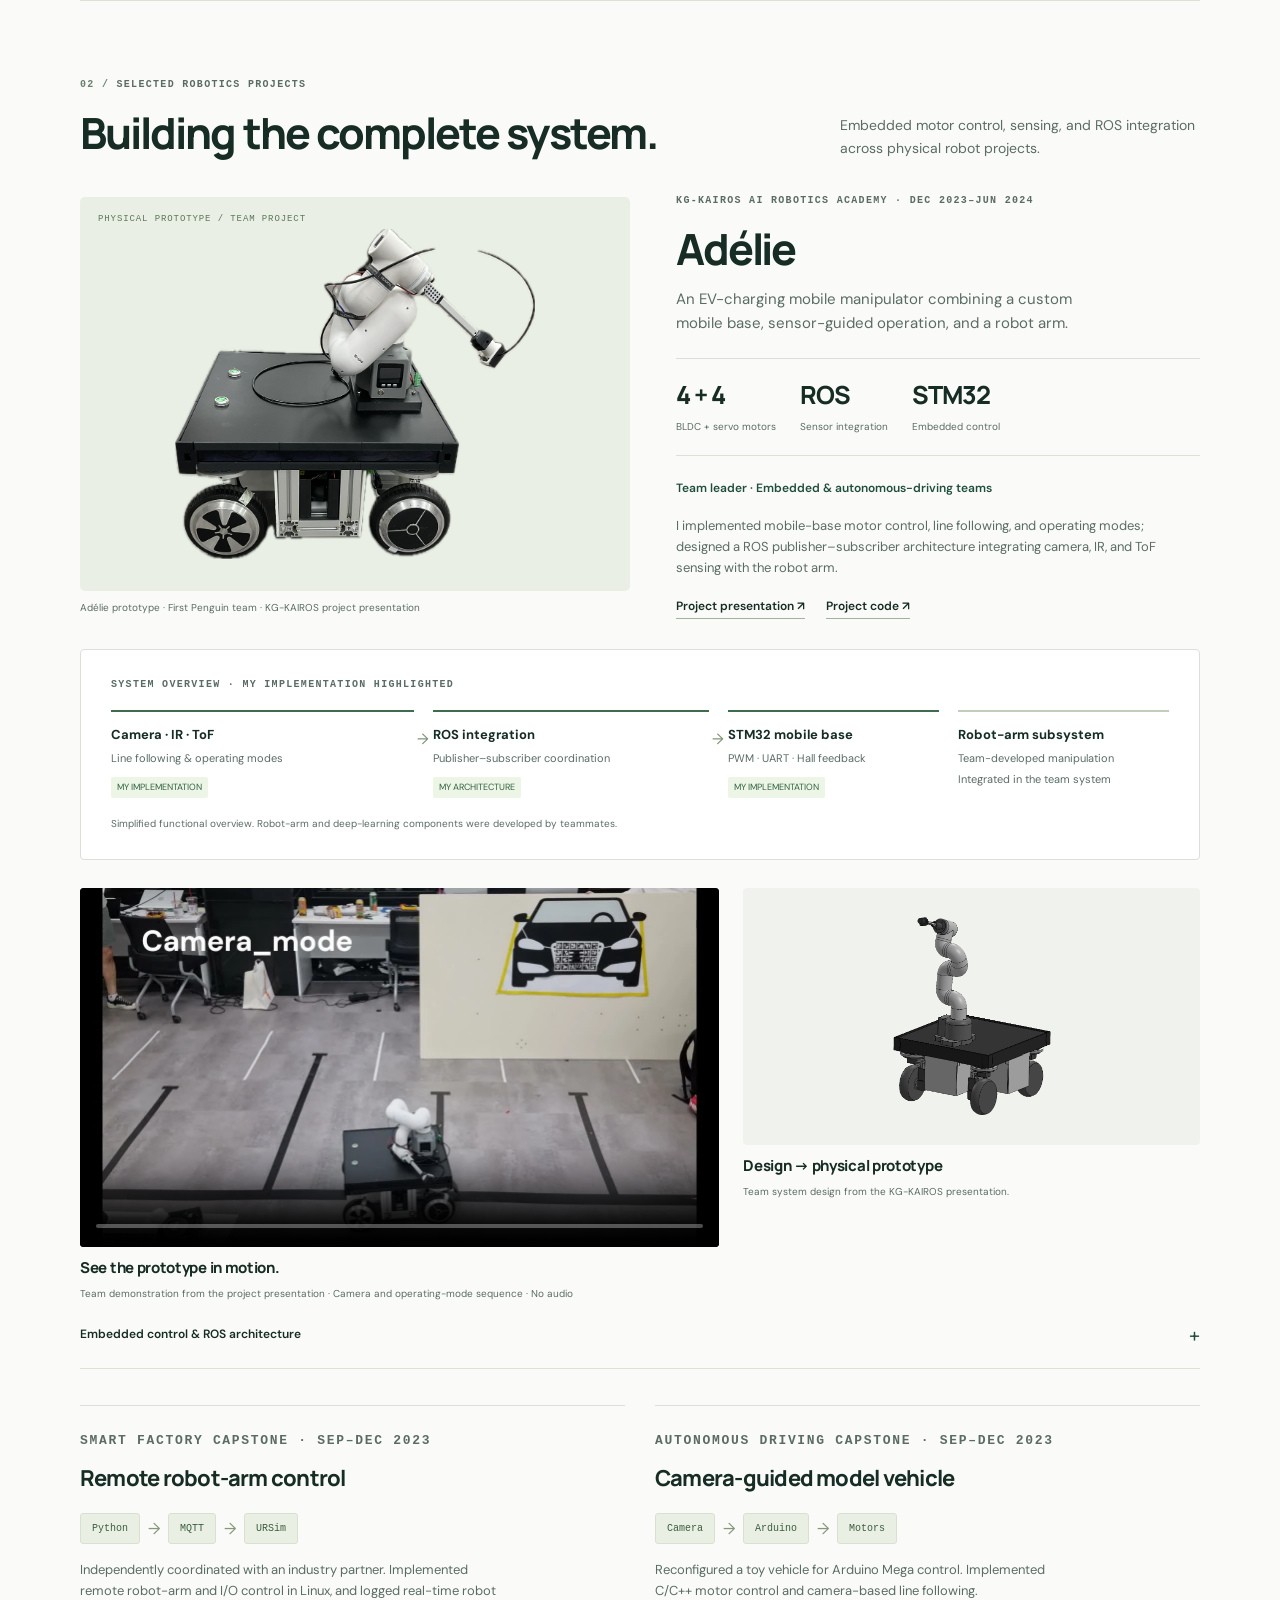
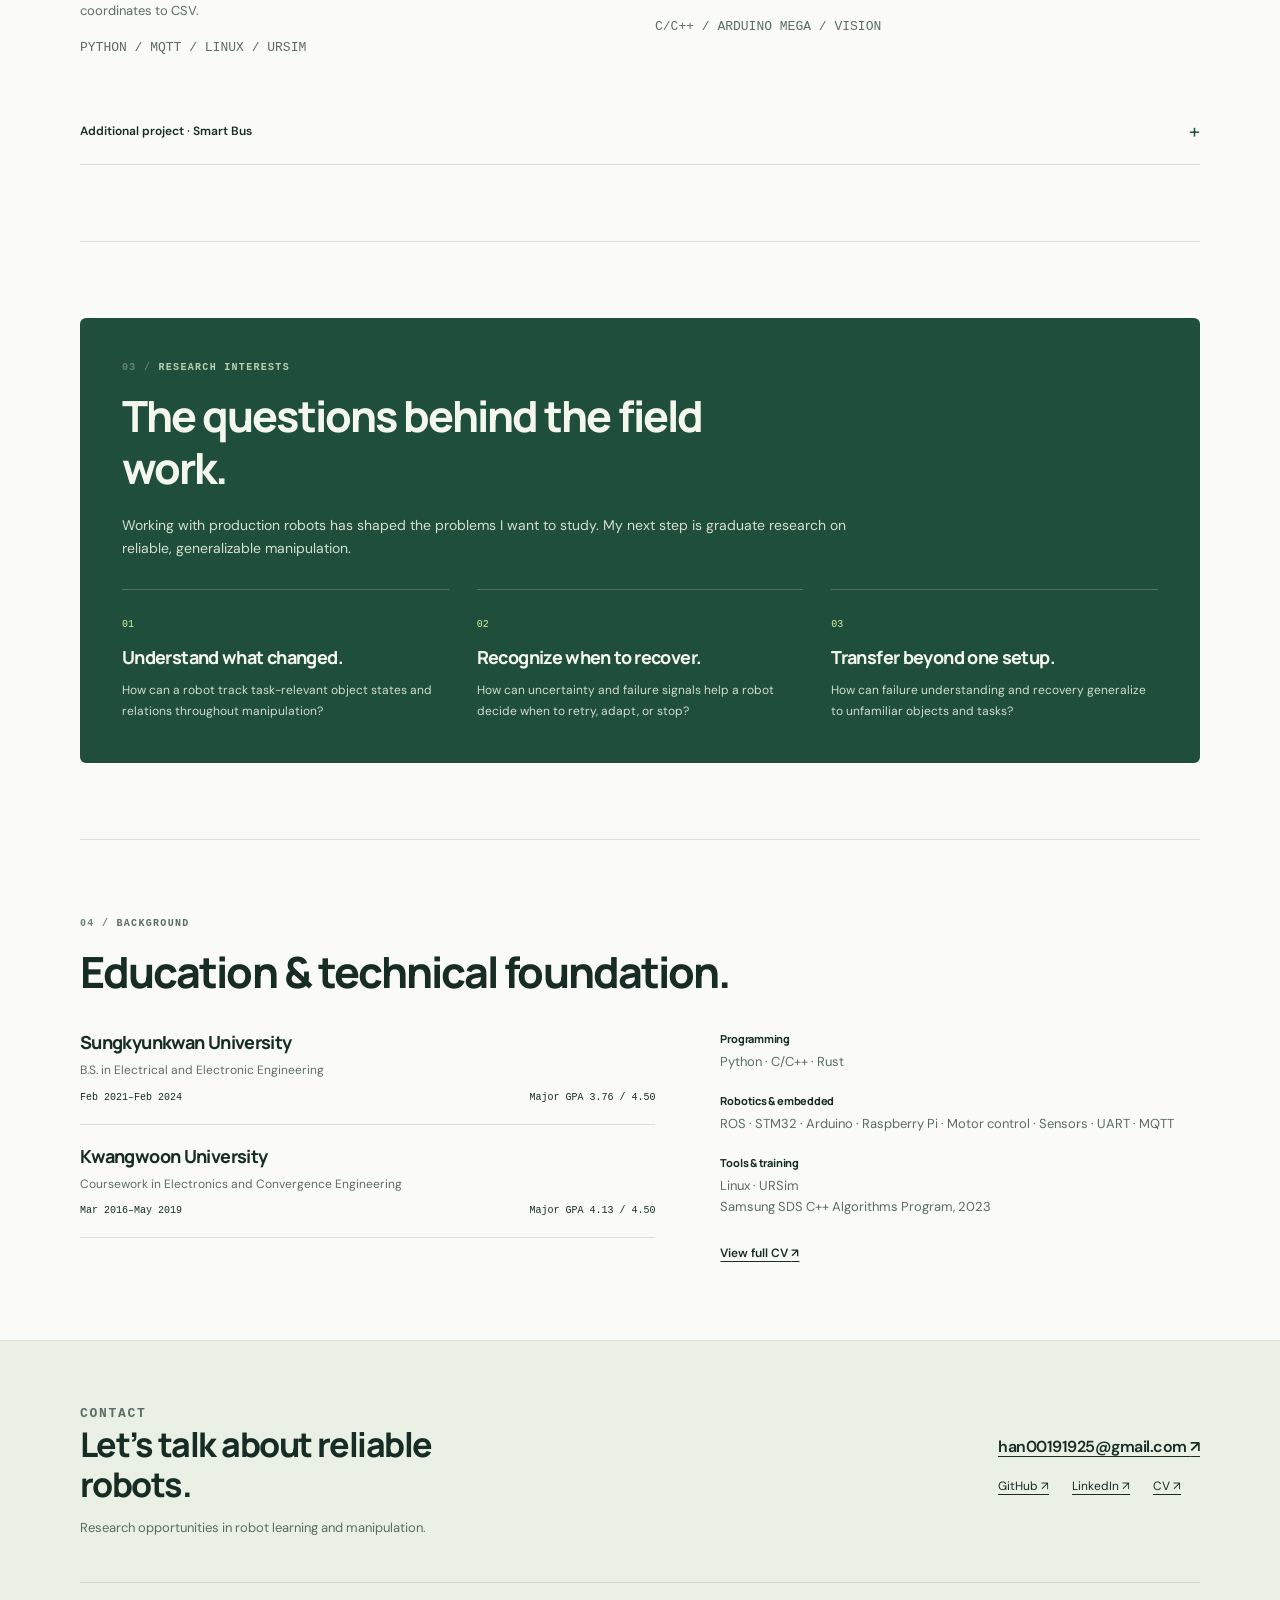
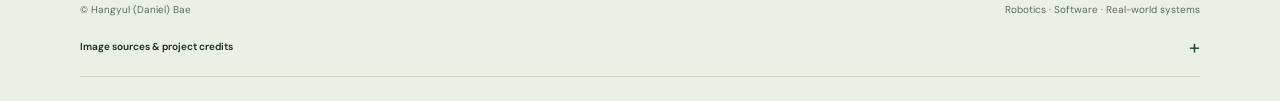
==== commit 9ac070c6: "Keep OSARO poster visible while the introduction animation loads" ====
--- a/index.html
+++ b/index.html
@@ -14,7 +14,7 @@
 
 <section class="section" id="experience"><div class="section-head"><div><p class="kicker"><span class="section-num">01 /</span> Professional experience</p><h2>Engineering on deployed robots.</h2></div><p>Diagnosing failures, building tools, and validating improvements with software and ML teams.</p></div>
 <div class="company-top"><div><h3 class="company-name">OSARO</h3><p class="company-meta">Robotic manipulation &amp; automation · Jun 2024–Present</p></div><div class="roles"><p><strong>System Solutions Engineer</strong><span>Apr 2026–Present</span></p><p><strong>Solutions Support Engineer</strong><span>Jun 2024–Mar 2026</span></p></div></div>
-<figure class="osaro-intro" data-gif-intro><div class="osaro-intro-visual"><picture><source type="image/webp" srcset="assets/osaro-intro-poster.webp?v=2" data-animated-src="assets/osaro-intro.webp?v=2"><img src="assets/osaro-intro-poster.webp?v=2" data-animated-src="assets/osaro-intro.gif?v=2" alt="OSARO robotic system repeatedly picking and transferring items inside an automated production cell" width="720" height="406" loading="lazy"></picture><span class="intro-speed">2× SPEED</span></div><figcaption class="osaro-intro-meta"><div><p class="intro-heading">OSARO robotic system in operation</p><p class="caption">30-second loop · 2× playback speed · Video supplied by Hangyul Bae · <a href="assets/osaro-intro.gif?v=2" download>Download GIF</a></p></div><button class="intro-toggle" type="button" aria-pressed="false" hidden>Play animation</button></figcaption></figure>
+<figure class="osaro-intro" data-gif-intro><div class="osaro-intro-visual" style="background-image:url('assets/osaro-intro-poster.webp?v=2');background-size:cover;background-position:center"><picture><source type="image/webp" srcset="assets/osaro-intro-poster.webp?v=2" data-animated-src="assets/osaro-intro.webp?v=2"><img src="assets/osaro-intro-poster.webp?v=2" data-animated-src="assets/osaro-intro.gif?v=2" alt="OSARO robotic system repeatedly picking and transferring items inside an automated production cell" width="720" height="406" loading="lazy"></picture><span class="intro-speed">2× SPEED</span></div><figcaption class="osaro-intro-meta"><div><p class="intro-heading">OSARO robotic system in operation</p><p class="caption">30-second loop · 2× playback speed · Video supplied by Hangyul Bae · <a href="assets/osaro-intro.gif?v=2" download>Download GIF</a></p></div><button class="intro-toggle" type="button" aria-pressed="false" hidden>Play animation</button></figcaption></figure>
 <div class="company-photos"><figure><img src="assets/osaro-zenni-bagging.webp" alt="OSARO robotic bagging system in a production cell at Zenni Optical" width="720" height="404" loading="lazy"><figcaption class="caption"><span>Robotic bagging · Company reference photo</span><a href="https://www.osaro.com/blog/how-do-robotic-bagging-systems-work" target="_blank" rel="noopener noreferrer">Source: OSARO <span aria-hidden="true">↗</span></a></figcaption></figure><figure><img src="assets/osaro-zenni-picking.webp" alt="Close-up of an OSARO robot using suction to pick an item" width="720" height="407" loading="lazy"><figcaption class="caption"><span>Robotic picking · Company reference photo</span><a href="https://www.osaro.com/blog/what-to-look-for-in-flexible-robotic-picking-systems" target="_blank" rel="noopener noreferrer">Source: OSARO <span aria-hidden="true">↗</span></a></figcaption></figure></div>
 
 <article class="case"><div class="case-title"><div><p class="kicker">Selected field problem</p><h3>When reflective packaging stops a robot.</h3><p class="case-intro">A perception issue can become a system-level failure. I investigated robot stalls caused by invalid depth readings from reflective packaging.</p></div><span class="case-tag">PERCEPTION → EXECUTION</span></div>
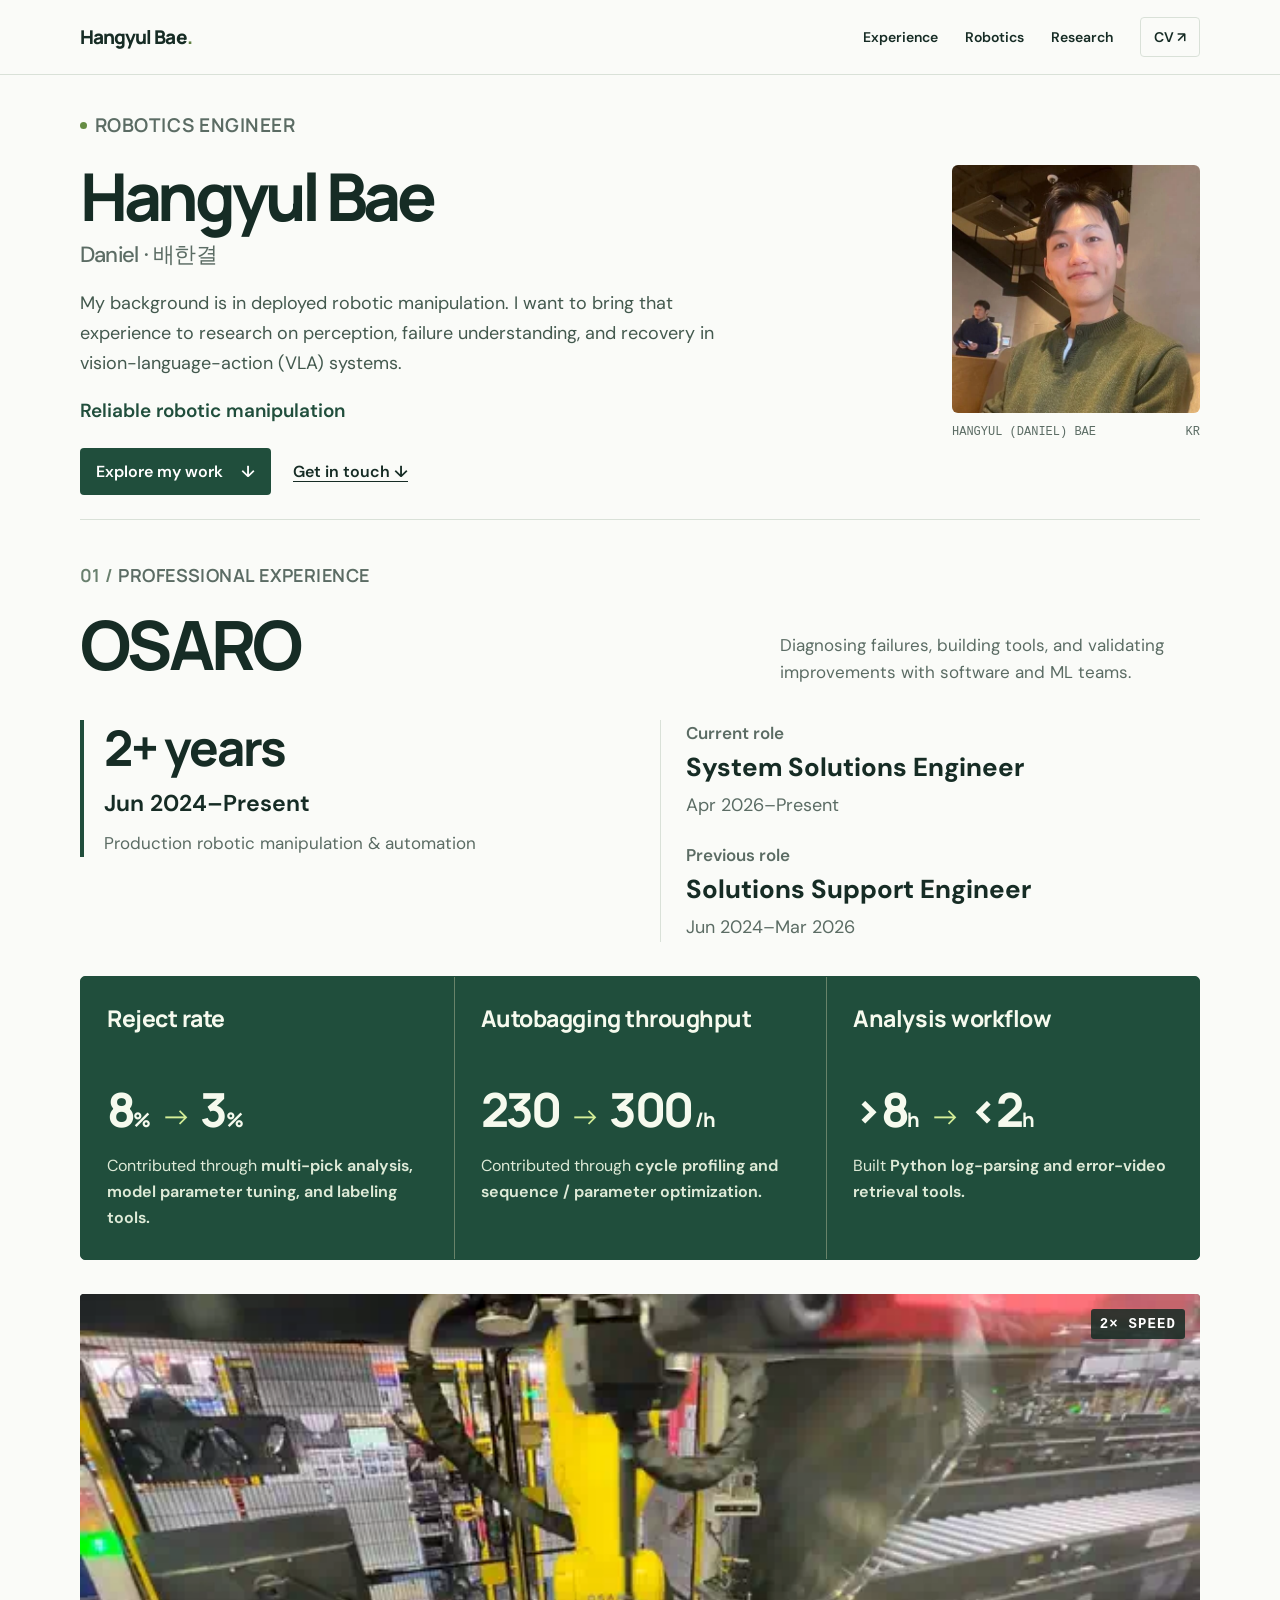
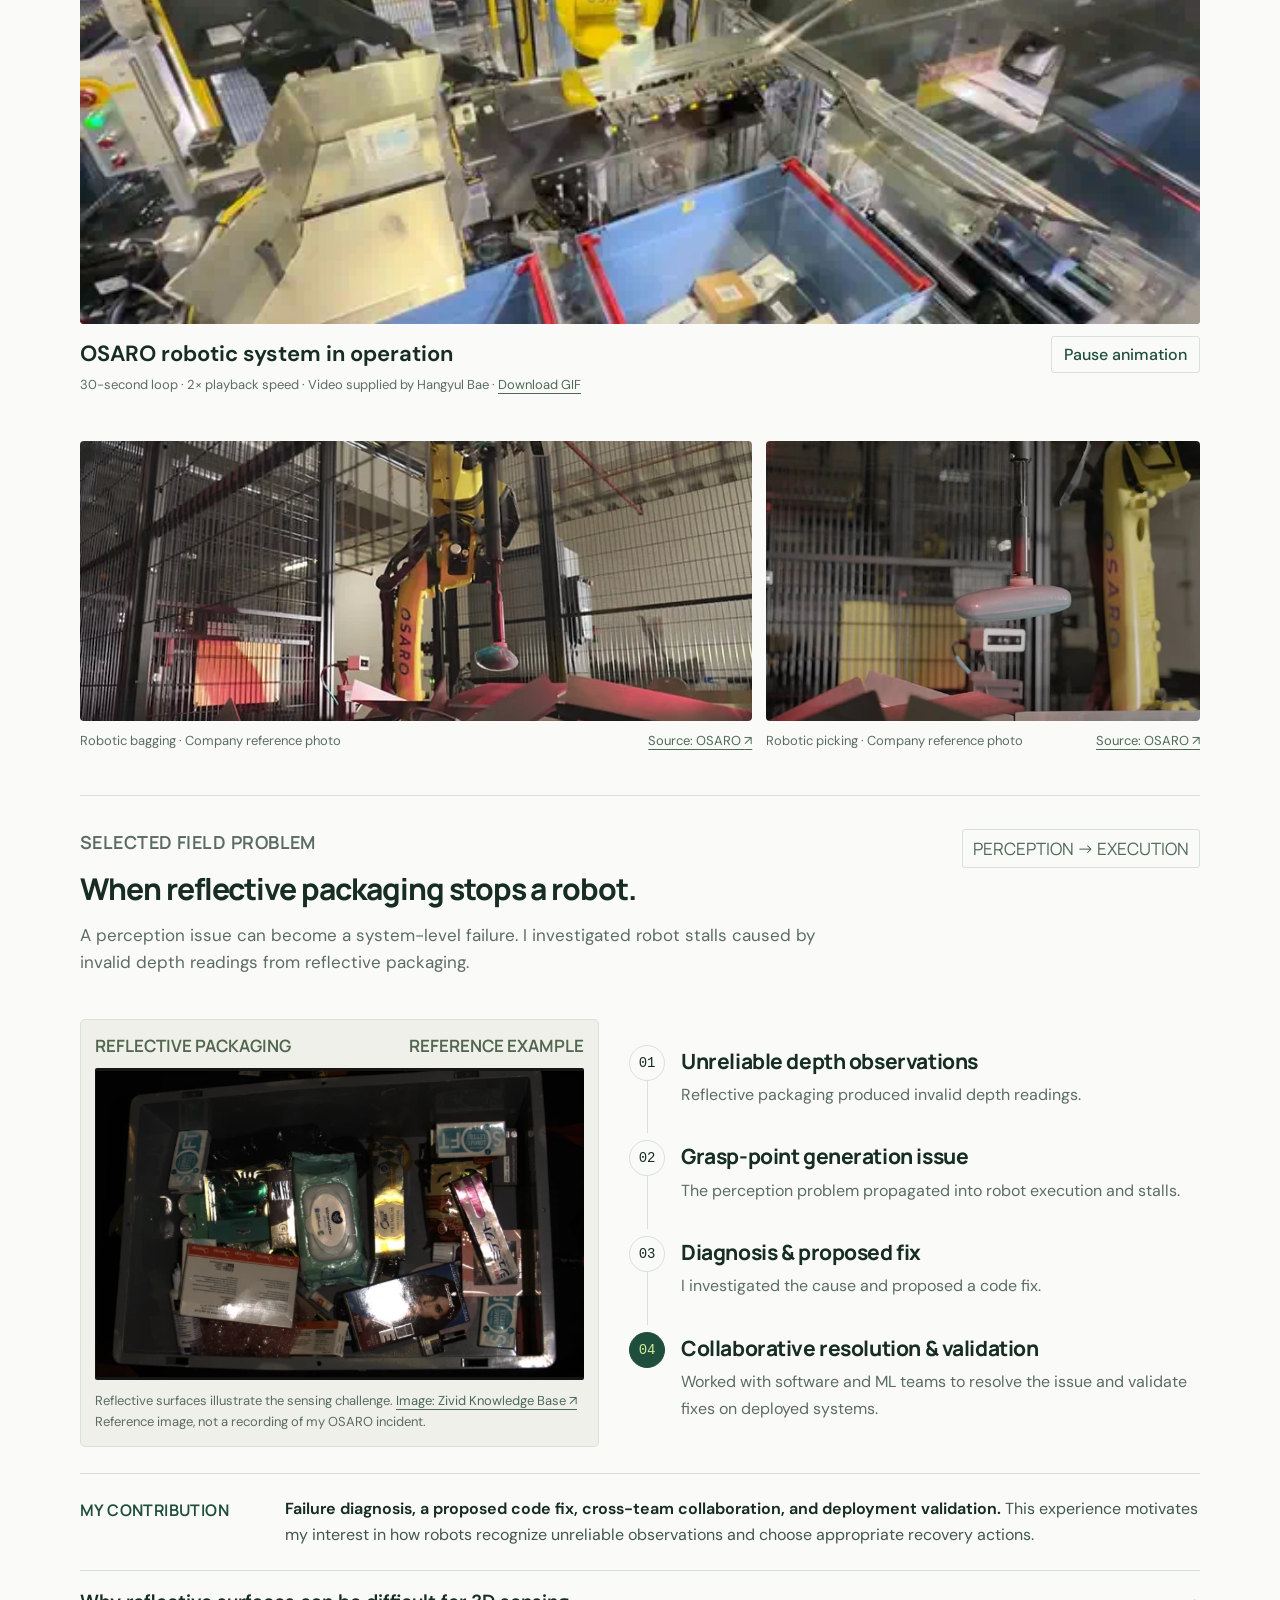
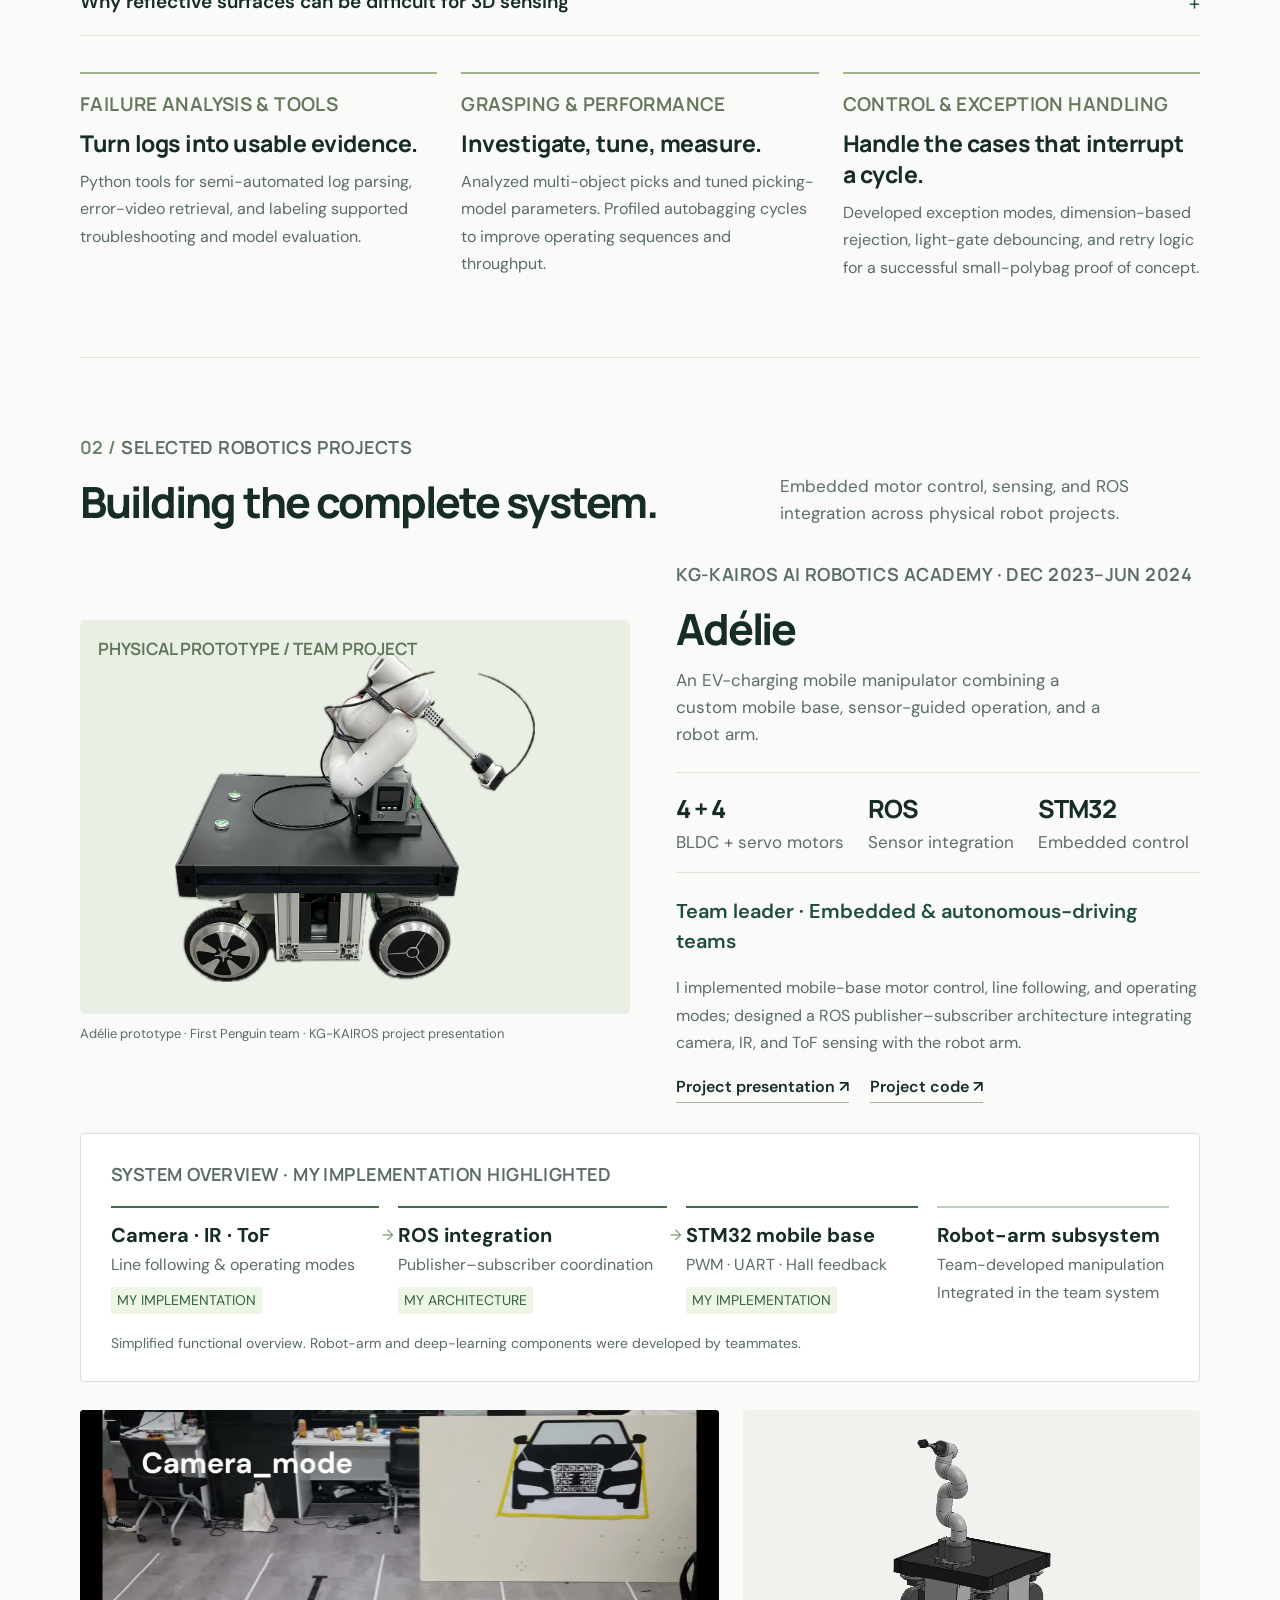
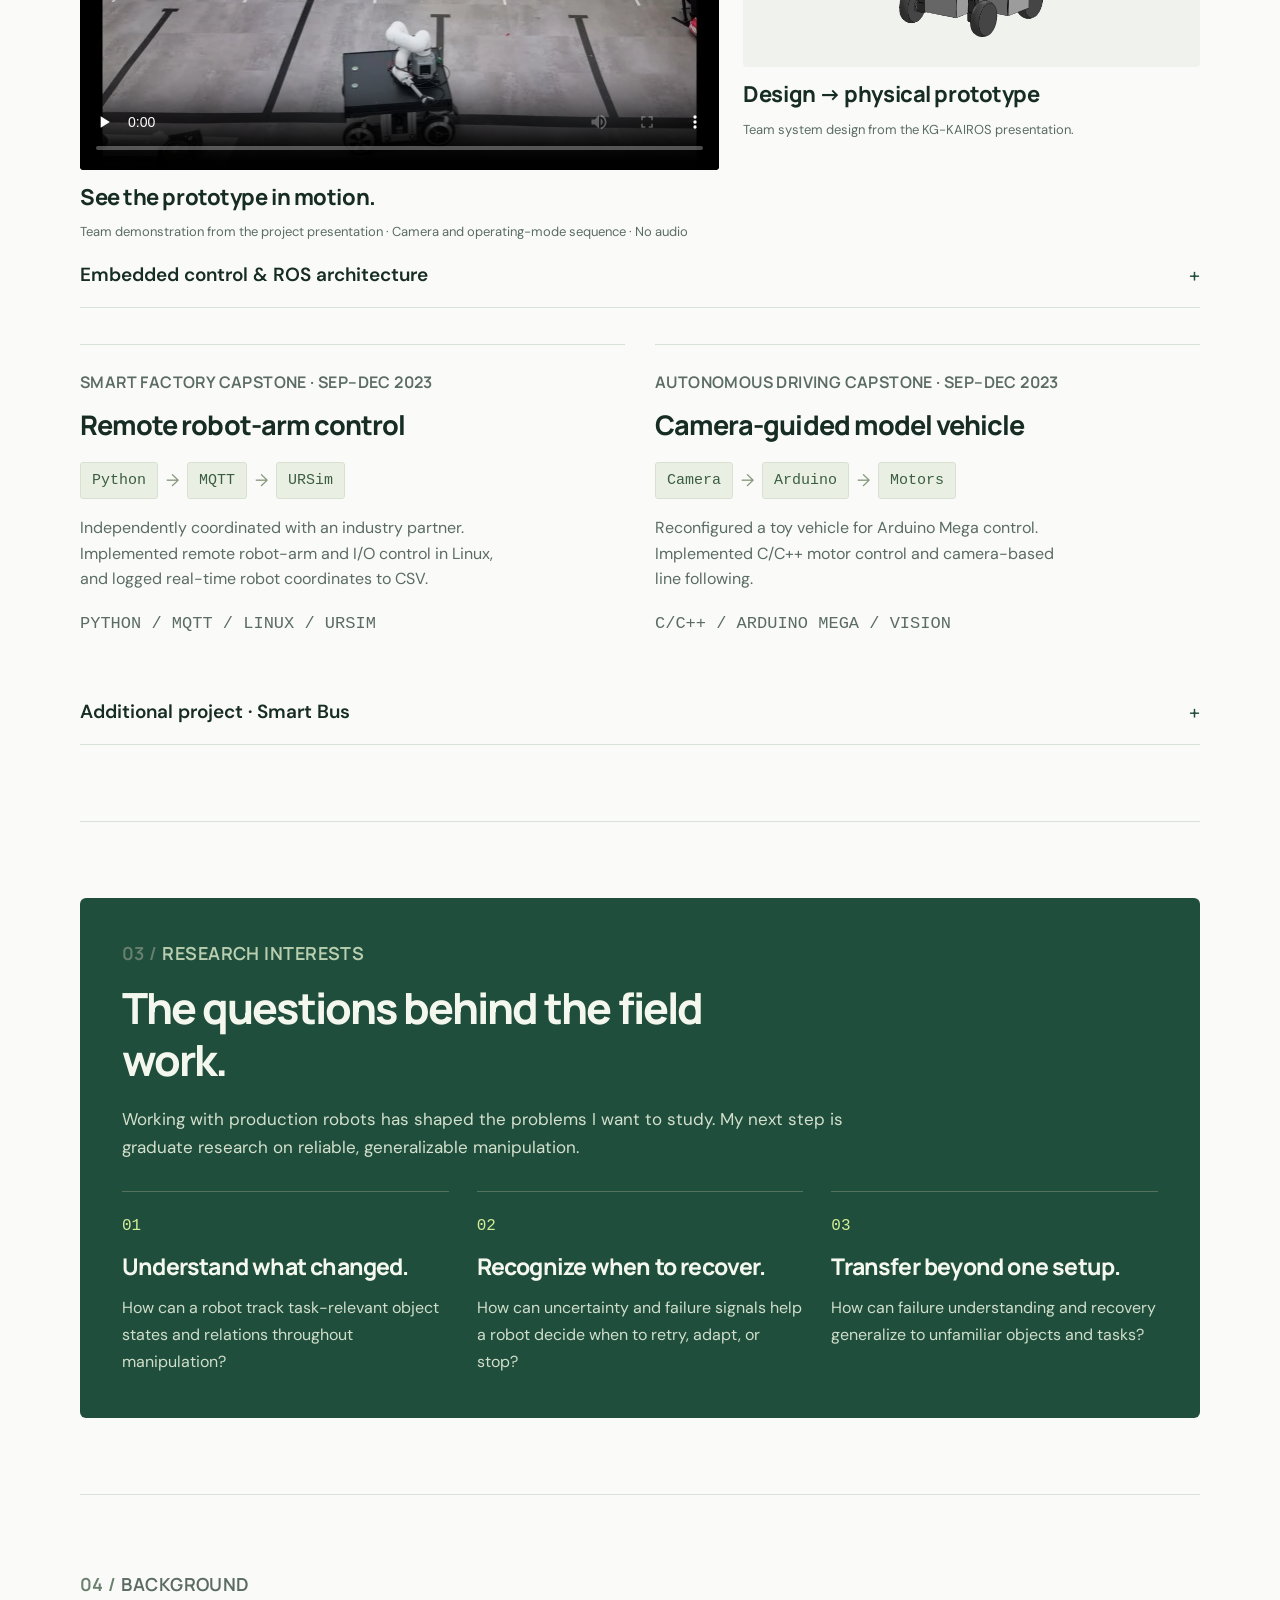
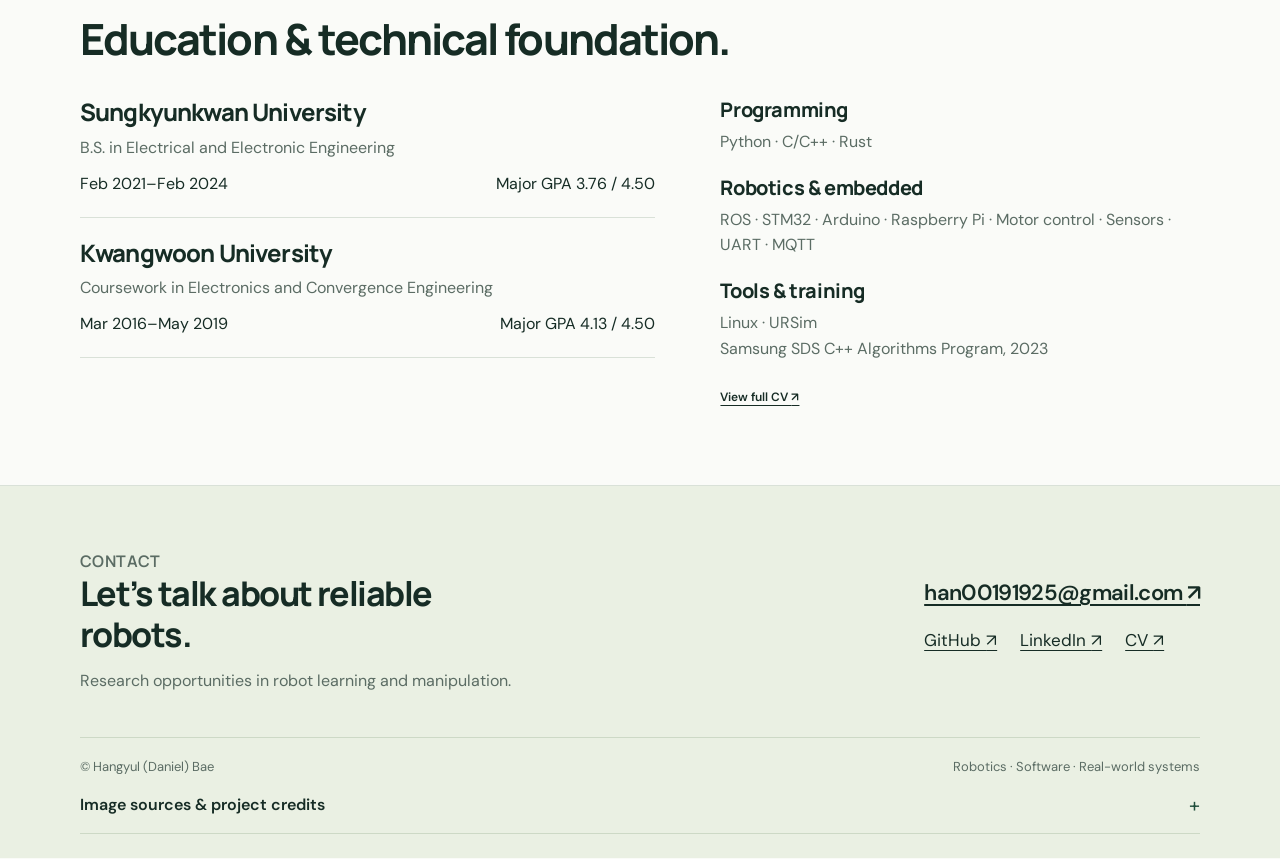
==== commit 37b21f1e: "Group OSARO experience, improve typography, and fix contact navigation" ====
--- a/index.html
+++ b/index.html
@@ -8,12 +8,12 @@
 <link rel="icon" href="assets/favicon.svg" type="image/svg+xml"><link rel="stylesheet" href="assets/style.css"><script defer src="assets/main.js"></script></head>
 <body><a class="skip" href="#main">Skip to content</a>
 <header class="site-header"><nav class="wrap nav" aria-label="Main navigation"><a class="brand" href="#top">Hangyul Bae<span>.</span></a><div class="nav-links"><a href="#experience">Experience</a><a href="#projects">Robotics</a><a class="nav-research" href="#research">Research</a><a class="nav-cv" href="https://docs.google.com/document/d/1Lsef22eMFOwnUH5nZ8FyAiufPJwDx0nM/edit" target="_blank" rel="noopener noreferrer">CV <span aria-hidden="true">↗</span></a></div></nav></header>
-<main id="main"><div class="wrap" id="top"><section class="hero" aria-labelledby="name"><div class="hero-main"><p class="kicker"><span class="status-dot" aria-hidden="true"></span>Robotics engineer · Graduate research applicant</p><h1 id="name">Hangyul Bae</h1><p class="name-note">Daniel · 배한결</p><p class="hero-intro">I work on deployed robotic manipulation systems at OSARO. I want to bring that experience to research on perception, failure understanding, and recovery in vision-language-action (VLA) systems.</p><p class="focus-line">Reliable robotic manipulation</p><div class="hero-actions"><a class="button" href="#experience">Explore my work <span aria-hidden="true">↓</span></a><a href="mailto:han00191925@gmail.com">Get in touch <span aria-hidden="true">↗</span></a></div></div><figure class="profile"><img class="profile-photo" src="assets/portrait.webp" alt="Portrait of Hangyul (Daniel) Bae" width="512" height="512" fetchpriority="high"><figcaption><span>HANGYUL (DANIEL) BAE</span><span>KR</span></figcaption></figure></section>
-<div class="hero-subline"><span><strong>System Solutions Engineer</strong> · OSARO</span><span>Jun 2024–Present <span aria-hidden="true">/</span> 2+ years in production robotics</span></div>
-<section class="metrics" aria-label="Selected engineering contributions at OSARO"><article class="metric"><p class="kicker">01 / Reject rate</p><div class="metric-value" aria-label="Reject rate: eight percent to three percent">8<span class="unit">%</span> <span class="arrow" aria-hidden="true">→</span> 3<span class="unit">%</span></div><p>Contributed through <strong>multi-pick analysis, model parameter tuning, and labeling tools.</strong></p></article><article class="metric"><p class="kicker">02 / Autobagging throughput</p><div class="metric-value" aria-label="Throughput: 230 to 300 units per hour">230 <span class="arrow" aria-hidden="true">→</span> 300<span class="unit"> /h</span></div><p>Contributed through <strong>cycle profiling and sequence / parameter optimization.</strong></p></article><article class="metric"><p class="kicker">03 / Analysis workflow</p><div class="metric-value" aria-label="Analysis time: over eight hours to under two hours">&gt;8<span class="unit">h</span> <span class="arrow" aria-hidden="true">→</span> &lt;2<span class="unit">h</span></div><p>Built <strong>Python log-parsing and error-video retrieval tools.</strong></p></article></section>
+<main id="main"><div class="wrap" id="top"><section class="hero" aria-labelledby="name"><div class="hero-main"><p class="kicker"><span class="status-dot" aria-hidden="true"></span>Robotics engineer</p><h1 id="name">Hangyul Bae</h1><p class="name-note">Daniel · 배한결</p><p class="hero-intro">My background is in deployed robotic manipulation. I want to bring that experience to research on perception, failure understanding, and recovery in vision-language-action (VLA) systems.</p><p class="focus-line">Reliable robotic manipulation</p><div class="hero-actions"><a class="button" href="#experience">Explore my work <span aria-hidden="true">↓</span></a><a href="#contact">Get in touch <span aria-hidden="true">↓</span></a></div></div><figure class="profile"><img class="profile-photo" src="assets/portrait.webp" alt="Portrait of Hangyul (Daniel) Bae" width="512" height="512" fetchpriority="high"><figcaption><span>HANGYUL (DANIEL) BAE</span><span>KR</span></figcaption></figure></section>
 
-<section class="section" id="experience"><div class="section-head"><div><p class="kicker"><span class="section-num">01 /</span> Professional experience</p><h2>Engineering on deployed robots.</h2></div><p>Diagnosing failures, building tools, and validating improvements with software and ML teams.</p></div>
-<div class="company-top"><div><h3 class="company-name">OSARO</h3><p class="company-meta">Robotic manipulation &amp; automation · Jun 2024–Present</p></div><div class="roles"><p><strong>System Solutions Engineer</strong><span>Apr 2026–Present</span></p><p><strong>Solutions Support Engineer</strong><span>Jun 2024–Mar 2026</span></p></div></div>
+
+<section class="section" id="experience"><div class="section-head"><div><p class="kicker"><span class="section-num">01 /</span> Professional experience</p><h2 class="experience-title">OSARO</h2></div><p>Diagnosing failures, building tools, and validating improvements with software and ML teams.</p></div>
+<div class="company-top"><div class="company-tenure"><strong class="tenure-value">2+ years</strong><p class="company-dates">Jun 2024–Present</p><p class="company-meta">Production robotic manipulation &amp; automation</p></div><div class="roles"><p><span class="role-label">Current role</span><strong>System Solutions Engineer</strong><span class="role-date">Apr 2026–Present</span></p><p><span class="role-label">Previous role</span><strong>Solutions Support Engineer</strong><span class="role-date">Jun 2024–Mar 2026</span></p></div></div>
+<section class="metrics" aria-label="Selected engineering contributions at OSARO"><article class="metric"><h3 class="metric-title">Reject rate</h3><div class="metric-value" aria-label="Reject rate: eight percent to three percent">8<span class="unit">%</span> <span class="arrow" aria-hidden="true">→</span> 3<span class="unit">%</span></div><p>Contributed through <strong>multi-pick analysis, model parameter tuning, and labeling tools.</strong></p></article><article class="metric"><h3 class="metric-title">Autobagging throughput</h3><div class="metric-value" aria-label="Throughput: 230 to 300 units per hour">230 <span class="arrow" aria-hidden="true">→</span> 300<span class="unit"> /h</span></div><p>Contributed through <strong>cycle profiling and sequence / parameter optimization.</strong></p></article><article class="metric"><h3 class="metric-title">Analysis workflow</h3><div class="metric-value" aria-label="Analysis time: over eight hours to under two hours">&gt;8<span class="unit">h</span> <span class="arrow" aria-hidden="true">→</span> &lt;2<span class="unit">h</span></div><p>Built <strong>Python log-parsing and error-video retrieval tools.</strong></p></article></section>
 <figure class="osaro-intro" data-gif-intro><div class="osaro-intro-visual" style="background-image:url('assets/osaro-intro-poster.webp?v=2');background-size:cover;background-position:center"><picture><source type="image/webp" srcset="assets/osaro-intro-poster.webp?v=2" data-animated-src="assets/osaro-intro.webp?v=2"><img src="assets/osaro-intro-poster.webp?v=2" data-animated-src="assets/osaro-intro.gif?v=2" alt="OSARO robotic system repeatedly picking and transferring items inside an automated production cell" width="720" height="406" loading="lazy"></picture><span class="intro-speed">2× SPEED</span></div><figcaption class="osaro-intro-meta"><div><p class="intro-heading">OSARO robotic system in operation</p><p class="caption">30-second loop · 2× playback speed · Video supplied by Hangyul Bae · <a href="assets/osaro-intro.gif?v=2" download>Download GIF</a></p></div><button class="intro-toggle" type="button" aria-pressed="false" hidden>Play animation</button></figcaption></figure>
 <div class="company-photos"><figure><img src="assets/osaro-zenni-bagging.webp" alt="OSARO robotic bagging system in a production cell at Zenni Optical" width="720" height="404" loading="lazy"><figcaption class="caption"><span>Robotic bagging · Company reference photo</span><a href="https://www.osaro.com/blog/how-do-robotic-bagging-systems-work" target="_blank" rel="noopener noreferrer">Source: OSARO <span aria-hidden="true">↗</span></a></figcaption></figure><figure><img src="assets/osaro-zenni-picking.webp" alt="Close-up of an OSARO robot using suction to pick an item" width="720" height="407" loading="lazy"><figcaption class="caption"><span>Robotic picking · Company reference photo</span><a href="https://www.osaro.com/blog/what-to-look-for-in-flexible-robotic-picking-systems" target="_blank" rel="noopener noreferrer">Source: OSARO <span aria-hidden="true">↗</span></a></figcaption></figure></div>
 
--- a/assets/style.css
+++ b/assets/style.css
@@ -12,3 +12,132 @@
 @media(prefers-reduced-motion:reduce){html{scroll-behavior:auto}*{animation:none!important;transition:none!important}}
 @media print{.site-header{position:static}.nav-links,.hero-actions,.contact-section details,video{display:none}.wrap{width:100%}.section{padding:25px 0}.hero{padding:20px 0}.metrics{margin-bottom:25px}.research{background:#eee;color:#111}.research p,.research .kicker,.research-questions p{color:#333}body{font-size:11px}a{text-decoration:none}.section,.case,.project-hero{break-inside:avoid}}
 .osaro-intro{margin:8px 0 28px}.osaro-intro-visual{position:relative;background:#e9eee6;border-radius:4px;overflow:hidden}.osaro-intro img{display:block;width:100%;height:auto;aspect-ratio:16/9;object-fit:cover}.intro-speed{position:absolute;top:15px;right:15px;background:rgba(22,44,37,.86);color:#fff;font:600 10px var(--mono);padding:7px 9px;letter-spacing:.08em;border-radius:3px}.osaro-intro-meta{display:flex;justify-content:space-between;align-items:start;gap:18px;margin-top:12px}.intro-heading{font-size:14px;font-weight:650;margin:0}.osaro-intro-meta .caption{margin-top:3px}.intro-toggle{background:transparent;border:1px solid var(--line);padding:7px 12px;border-radius:3px;font:500 11px 'DM Sans',Arial,sans-serif;color:var(--green);cursor:pointer;white-space:nowrap}.intro-toggle:hover{background:var(--soft)}.intro-toggle[hidden]{display:none}@media(max-width:650px){.intro-speed{top:10px;right:10px;font-size:8px;padding:5px 7px}.intro-heading{font-size:12px}.osaro-intro-meta .caption{font-size:9px}.intro-toggle{font-size:10px;padding:6px 8px}.osaro-intro-meta{gap:10px}}
+
+/* Readable hierarchy: headings lead the text; company facts stay together. */
+body{font-size:17px}
+.kicker{font:650 18px/1.5 var(--title);letter-spacing:.025em}
+.nav-links a{font-size:14px}
+.hero-intro{font-size:18px}
+.focus-line{font-size:19px;line-height:1.5}
+.hero-actions{font-size:16px}
+.profile figcaption{font-size:12px;line-height:1.5;flex-wrap:wrap}
+.hero .kicker{font-size:19px}
+.section-head>p{font-size:17px;max-width:420px}
+#experience{padding-top:42px}
+.experience-title{font-size:clamp(48px,6vw,68px);letter-spacing:-.055em}
+.company-top{grid-template-columns:1fr 1fr;align-items:start;margin:30px 0 34px;gap:40px}
+.company-tenure{padding:0 0 0 20px;border-left:4px solid var(--green)}
+.tenure-value{display:block;font:750 clamp(36px,4.2vw,49px)/1.15 var(--title);letter-spacing:-.045em}
+.company-dates{font-size:23px;font-weight:650;margin:9px 0 8px}
+.company-meta{font-size:17px;line-height:1.55}
+.roles{padding-left:25px}
+.roles p{margin-bottom:22px}
+.roles .role-label{font-size:17px;font-weight:600;color:var(--muted);margin-bottom:4px}
+.roles strong{font-size:26px;line-height:1.3;font-weight:750}
+.roles .role-date{font-size:18px;color:var(--muted);margin-top:6px}
+.metrics{margin:0 0 34px;background:var(--green);border-color:var(--green)}
+.metric,.metric:nth-child(1){background:var(--green);color:#f6faee;padding:27px 26px}
+.metric+.metric{border-color:#68836a}
+.metric-title{font-size:23px;line-height:1.3;min-height:60px;margin:0 0 18px;letter-spacing:-.02em;color:#f6faee}
+.metric-value{font-size:clamp(35px,3.8vw,47px)}
+.metric-value .arrow,.metric:first-child .arrow{color:var(--lime)}
+.metric .unit{font-size:20px}
+.metric p,.metric:first-child p{font-size:16px;line-height:1.65;color:#deead7;margin-top:17px;max-width:none}
+.metric p strong{font-weight:650}
+.caption,.company-photos .caption{font-size:13px;line-height:1.65}
+.case-tag{font-size:17px;font-family:var(--title);white-space:normal}
+.case-title{grid-template-columns:1fr auto}
+.case-intro{font-size:17px}
+.reference-label{font:650 17px/1.4 var(--title);letter-spacing:0;gap:12px;flex-wrap:wrap}
+.flow-step{grid-template-columns:38px 1fr;padding:16px 0}
+.flow-n{font-size:14px;width:36px;height:36px}
+.flow-step:not(:last-child):after{left:18px;top:49px}
+.flow-step h4{font-size:21px;line-height:1.35}
+.flow-step p{font-size:16px;line-height:1.65;margin-top:7px}
+.contribution{grid-template-columns:185px 1fr}
+.contribution p,.detail-body{font-size:16px}
+summary{font-size:19px;line-height:1.5}
+.depth-reference h4{font-size:21px}.depth-reference p{font-size:16px}
+.small-label{font:650 19px/1.4 var(--title);letter-spacing:.02em;display:block}
+.work-strip h4{font-size:23px;line-height:1.35}
+.work-strip p{font-size:16px;line-height:1.7}
+.image-corner{font:650 17px/1.4 var(--title);letter-spacing:0;right:16px}
+.project-deck{font-size:17px}
+.project-facts span{font-size:17px;line-height:1.4;display:block;margin-top:5px}
+.project-info .role-label{font-size:20px;line-height:1.5}
+.project-info .role-copy{font-size:16px;line-height:1.7}
+.text-links{font-size:16px}
+.system-row{grid-template-columns:1fr 1fr 1.8fr}
+.system-node strong{font-size:20px;line-height:1.4}
+.system-node span{font-size:16px;line-height:1.5}
+.system-note{font-size:14px;line-height:1.6}
+.owned{font-size:14px!important}
+.project-media h4{font-size:22px;line-height:1.4}
+.other-project h3{font-size:27px}
+.other-project>p{font-size:16px}
+.mini-flow span{font-size:15px}
+.tech-line{font-size:17px!important;line-height:1.6}
+.research-intro{font-size:17px}
+.research-questions .question-n{font-size:16px}
+.research-questions h3{font-size:23px;line-height:1.4}
+.research-questions p{font-size:16px;line-height:1.7}
+.fit>p:not(.kicker){font-size:17px}
+.education-item h3{font-size:24px}
+.education-item p{font-size:16px}
+.education-item .school-meta{font-size:16px;line-height:1.5;flex-wrap:wrap;font-family:inherit}
+.skill-group h4{font-size:20px}
+.skill-group p{font-size:16px}
+.contact-row p{font-size:16px}
+.contact-email{font-size:22px}
+.contact-links{font-size:17px}
+.footer{font-size:13px}
+.credits-summary{font-size:16px}
+.credits-body{font-size:14px}
+.intro-heading{font-size:22px}.osaro-intro-meta .caption{font-size:13px}
+.intro-speed{font-size:14px}.intro-toggle{font-size:16px}
+@media(max-width:900px){
+ .company-top{gap:28px}.roles strong{font-size:23px}
+ .metric{padding:23px 20px}.metric-title{font-size:21px}.metric p{font-size:15px}
+ .case-title{grid-template-columns:1fr}.case-tag{justify-self:start}
+ .work-strip{gap:20px}.work-strip h4{font-size:21px}
+ .system-row{grid-template-columns:1fr 1fr}.system-outputs{grid-column:1/-1}
+ .contribution{grid-template-columns:1fr;gap:12px}
+}
+@media(max-width:650px){
+ body{font-size:16px}.nav-links{gap:13px}.nav-links a{font-size:13px}.nav-cv{padding:6px 8px}
+ .brand{font-size:16px;white-space:nowrap;flex-shrink:0}.nav{gap:10px}.nav-cv{white-space:nowrap}
+ .kicker{font-size:17px;line-height:1.5;letter-spacing:.01em}
+ .hero .kicker{font-size:17px}.hero-intro{font-size:16px}.focus-line{font-size:18px}
+ .hero-actions{font-size:15px;gap:12px}.hero-actions a{white-space:nowrap}.hero-actions .button{gap:10px}.section-head>p{font-size:16px}
+ #experience{padding-top:30px}.experience-title{font-size:52px}
+ .company-top{grid-template-columns:1fr;gap:26px;margin-top:24px}
+ .tenure-value{font-size:44px}.company-dates{font-size:22px}.company-meta{font-size:16px}
+ .roles{display:block;padding-left:20px}.roles p{margin-bottom:22px}
+ .roles strong{font-size:24px}.roles .role-label{font-size:17px}.roles .role-date{font-size:18px}
+ .metrics{margin-bottom:28px}.metric{display:block;padding:25px 22px}
+ .metric-title{font-size:22px;min-height:0;margin-bottom:14px}
+ .metric-value{font-size:43px}.metric .unit{font-size:19px}
+ .metric p,.metric:first-child p{font-size:16px;margin-top:14px}
+ .company-photos{grid-template-columns:1fr;gap:22px}.company-photos img{height:auto;aspect-ratio:16/9}
+ .caption,.company-photos .caption{font-size:13px}
+ .case-title h3{font-size:29px}.case-intro{font-size:16px}.case-tag{font-size:17px}
+ .reference-label{font-size:17px}.flow-step h4{font-size:21px}.flow-step p{font-size:16px}
+ .contribution p,.detail-body{font-size:16px}
+ summary{font-size:19px}.small-label{font-size:19px}.work-strip h4{font-size:23px}.work-strip p{font-size:16px}
+ .project-image{padding-top:64px}.image-corner{font-size:17px}
+ .project-deck{font-size:16px}.project-facts{gap:16px;flex-wrap:wrap}
+ .project-facts span{font-size:17px}.project-info .role-label{font-size:20px}.project-info .role-copy{font-size:16px}
+ .text-links{font-size:16px}.system-row{grid-template-columns:1fr}.system-outputs{grid-template-columns:1fr;gap:20px}
+ .system-node strong{font-size:21px}.system-node span{font-size:16px}.system-note{font-size:14px}
+ .project-media h4{font-size:22px}.other-project h3{font-size:27px}.other-project>p{font-size:16px}
+ .mini-flow{gap:7px}.mini-flow span{font-size:13px;padding:9px}
+ .tech-line{font-size:17px!important}.research-intro{font-size:16px}
+ .research-questions h3{font-size:23px}.research-questions p{font-size:16px}
+ .fit>p:not(.kicker){font-size:16px}.education-item h3{font-size:24px}
+ .contact-row p{font-size:16px}.contact-email{font-size:20px}.contact-links{font-size:17px}
+ .footer{font-size:13px;flex-wrap:wrap}.credits-body{font-size:14px}
+ .intro-heading{font-size:21px}.osaro-intro-meta{flex-wrap:wrap}.osaro-intro-meta .caption{font-size:13px}
+ .intro-speed{font-size:13px}.intro-toggle{font-size:16px}
+}
+@media(max-width:360px){.brand{font-size:15px}.nav-links{gap:10px}.nav-links a{font-size:12px}.nav-cv{padding:6px}}
+
